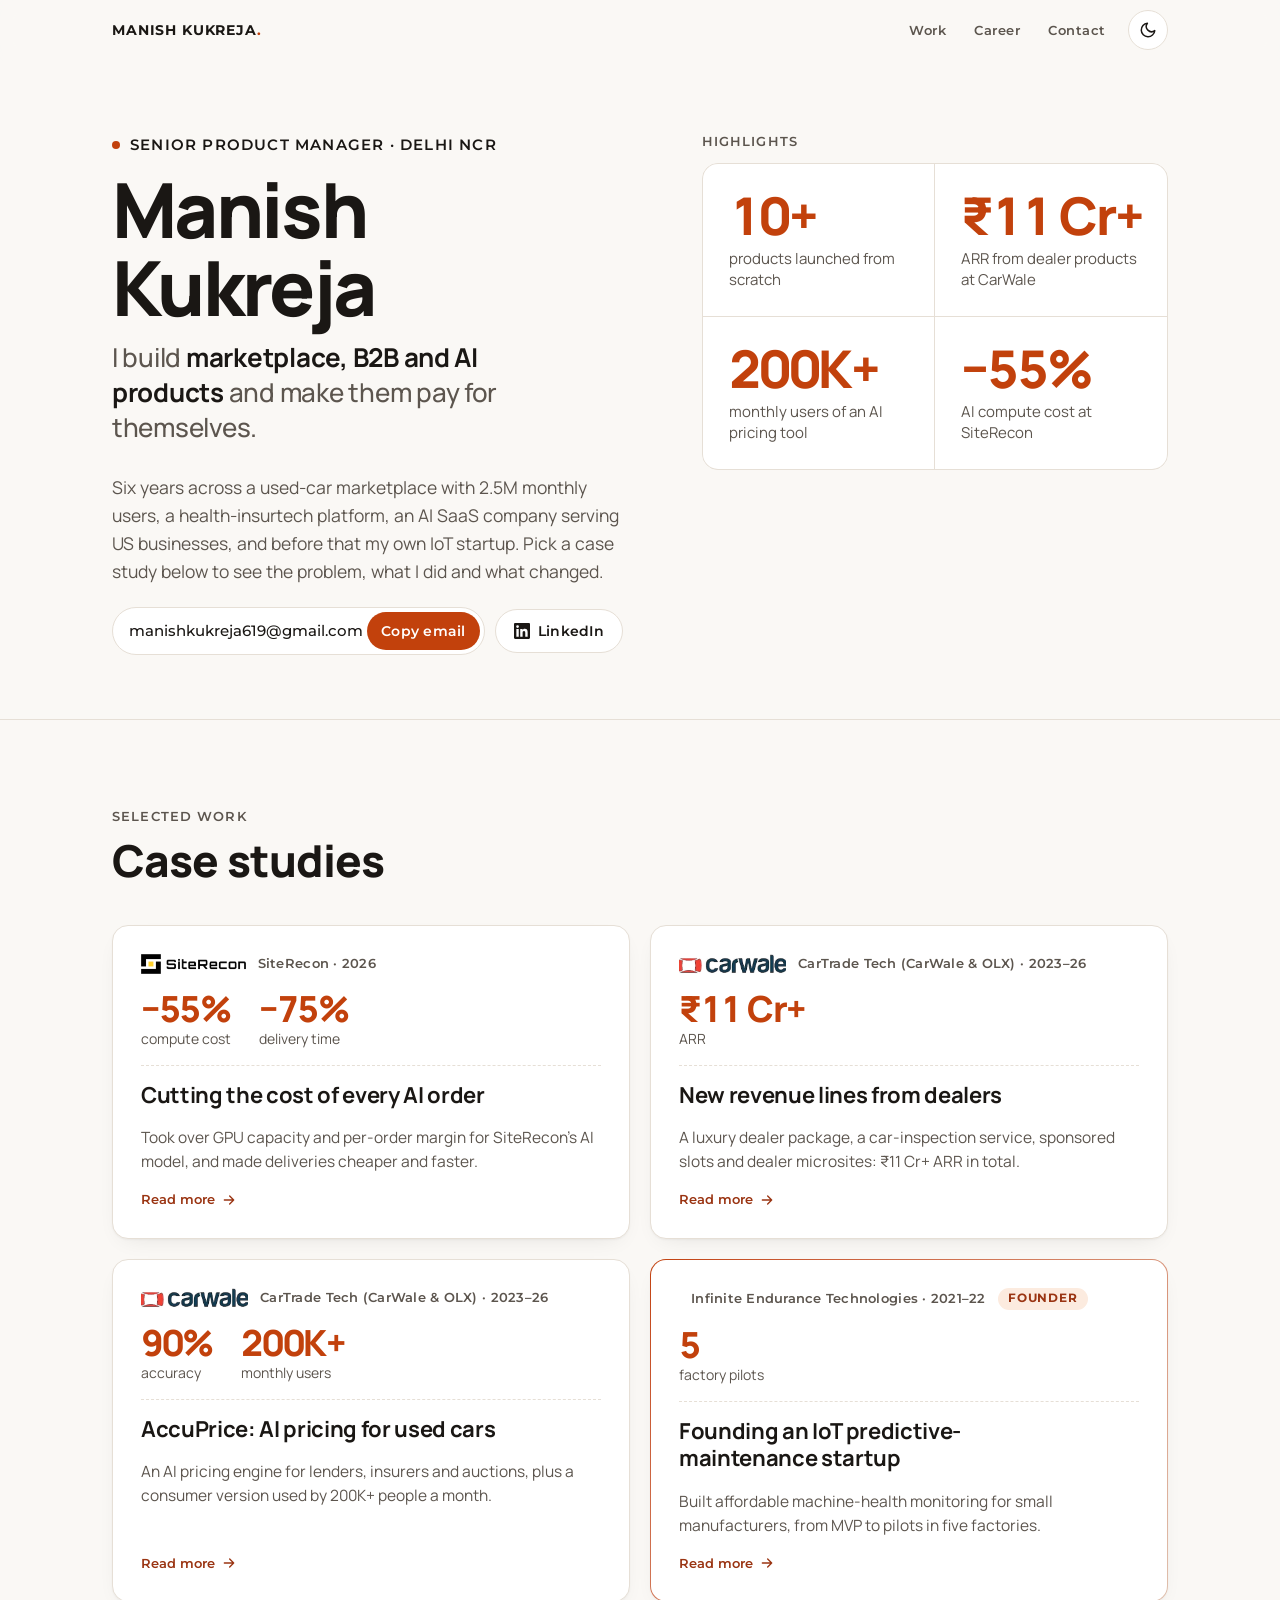
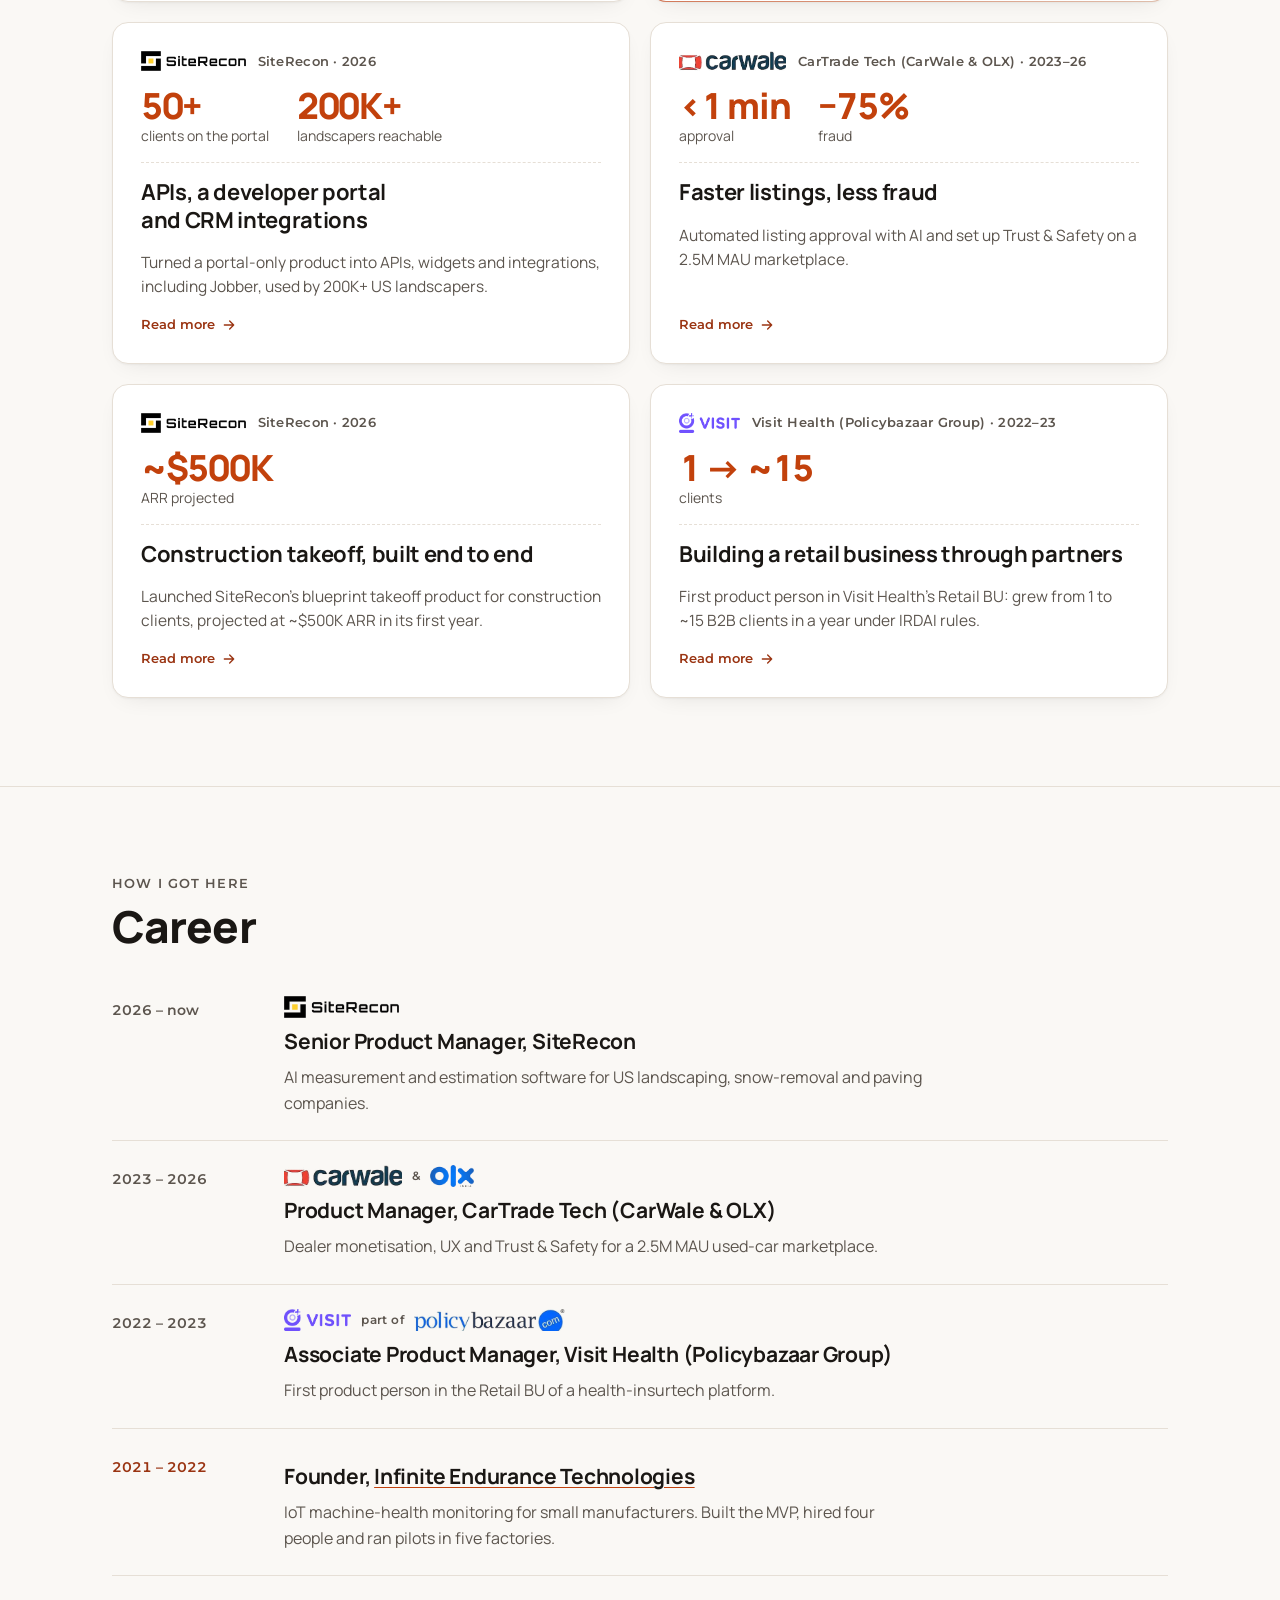
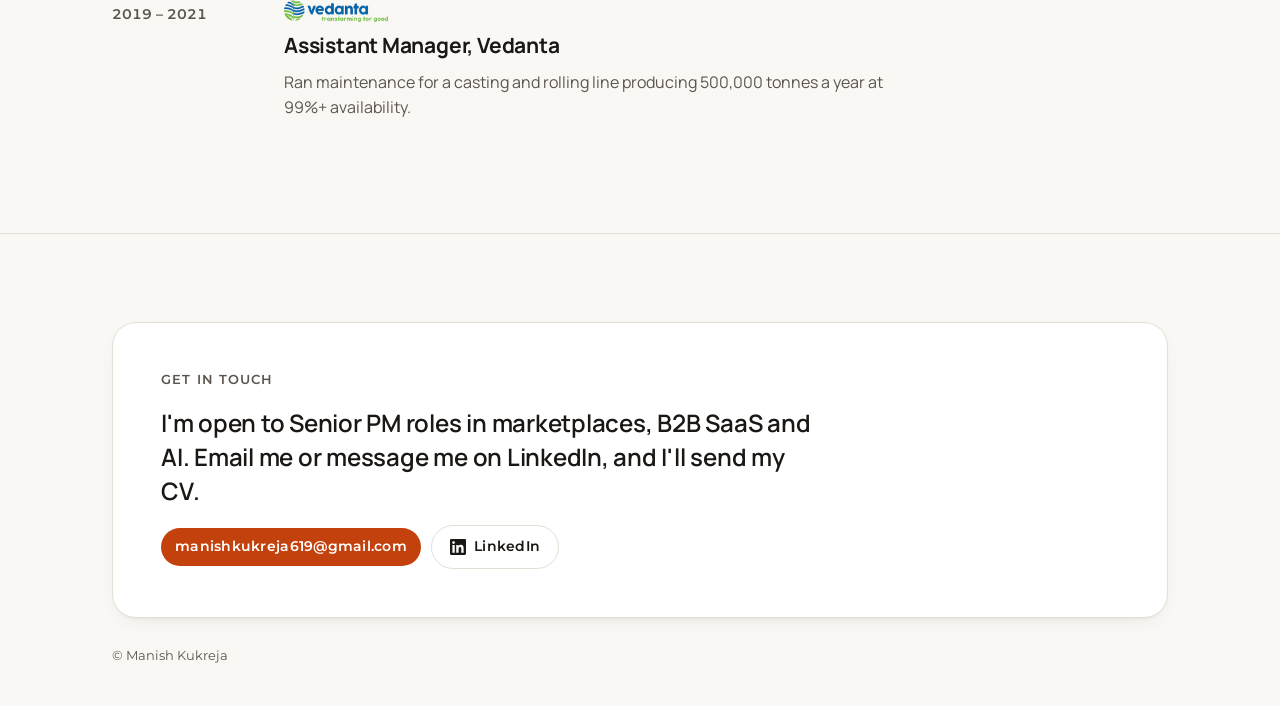
==== index.html @ da574616 "Add files via upload" ====
<!doctype html>
<html lang="en">
<head>
<meta charset="utf-8">
<meta name="viewport" content="width=device-width, initial-scale=1">
<title>Manish Kukreja · Senior Product Manager</title>
<meta name="description" content="Senior Product Manager in Delhi NCR. Case studies across marketplaces, B2B SaaS and AI.">
<meta property="og:title" content="Manish Kukreja · Senior Product Manager">
<meta property="og:description" content="Senior Product Manager in Delhi NCR. Case studies across marketplaces, B2B SaaS and AI.">
<meta property="og:type" content="website">
<link rel="preconnect" href="https://fonts.googleapis.com">
<link rel="preconnect" href="https://fonts.gstatic.com" crossorigin>
<link rel="stylesheet" href="https://fonts.googleapis.com/css2?family=Manrope:wght@400;500;600;700;800&family=Montserrat:wght@500;600;700&display=swap">
<link rel="stylesheet" href="style.css">
</head>
<body>
<a class="skip" href="#main">Skip to content</a>
<header class="topbar">
  <div class="wrap">
    <a class="brand" href="index.html">Manish Kukreja<span>.</span></a>
    <nav class="nav" aria-label="Site">
      <a href="#work">Work</a>
      <a class="hide-sm" href="#career">Career</a>
      <a class="hide-sm" href="#contact">Contact</a>
      <button class="theme-btn" id="themeBtn" type="button" aria-label="Toggle dark mode"><svg class="i-moon" viewBox="0 0 24 24" fill="none" stroke="currentColor" stroke-width="2" stroke-linecap="round" stroke-linejoin="round" aria-hidden="true"><path d="M21 12.8A9 9 0 1 1 11.2 3a7 7 0 0 0 9.8 9.8z"></path></svg><svg class="i-sun" viewBox="0 0 24 24" fill="none" stroke="currentColor" stroke-width="2" stroke-linecap="round" stroke-linejoin="round" aria-hidden="true"><circle cx="12" cy="12" r="4"></circle><path d="M12 2v2M12 20v2M4.9 4.9l1.4 1.4M17.7 17.7l1.4 1.4M2 12h2M20 12h2M4.9 19.1l1.4-1.4M17.7 6.3l1.4-1.4"></path></svg></button>
    </nav>
  </div>
</header>
<main id="main">
<section class="hero" aria-label="Introduction">
  <div class="wrap hero-grid">
    <div class="hero-id">
      <span class="eyebrow">Senior Product Manager · Delhi NCR</span>
      <h1>Manish Kukreja</h1>
      <p class="role">I build <strong>marketplace, B2B and AI products</strong> and make them pay for themselves.</p>
    </div>
    <div class="hero-stats">
      <h2 class="label" style="margin-bottom:12px">Highlights</h2>
      <div class="stats"><div class="stat"><b>10+</b><span>products launched from scratch</span></div><div class="stat"><b>₹11 Cr+</b><span>ARR from dealer products at CarWale</span></div><div class="stat"><b>200K+</b><span>monthly users of an AI pricing tool</span></div><div class="stat"><b>−55%</b><span>AI compute cost at SiteRecon</span></div></div>
    </div>
    <div class="hero-more">
      <p class="intro">Six years across a used-car marketplace with 2.5M monthly users, a health-insurtech platform, an AI SaaS company serving US businesses, and before that my own IoT startup. Pick a case study below to see the problem, what I did and what changed.</p>
      <div class="contact">
        <span class="email-chip"><span class="email" id="email">manishkukreja619@gmail.com</span><button class="btn copy" id="copyBtn" type="button">Copy email</button></span>
        <a class="btn btn-ghost" href="https://www.linkedin.com/in/manish-kukreja/" target="_blank" rel="noopener"><svg viewBox="0 0 24 24" fill="currentColor" aria-hidden="true"><path d="M20.45 20.45h-3.56v-5.57c0-1.33-.02-3.04-1.85-3.04-1.85 0-2.14 1.45-2.14 2.94v5.67H9.34V9h3.42v1.56h.05c.48-.9 1.64-1.85 3.37-1.85 3.6 0 4.27 2.37 4.27 5.46v6.28zM5.34 7.43a2.06 2.06 0 1 1 0-4.13 2.06 2.06 0 0 1 0 4.13zM7.12 20.45H3.56V9h3.56v11.45zM22.22 0H1.77C.79 0 0 .77 0 1.73v20.54C0 23.23.79 24 1.77 24h20.45c.98 0 1.78-.77 1.78-1.73V1.73C24 .77 23.2 0 22.22 0z"></path></svg>LinkedIn</a>
      </div>
    </div>
  </div>
</section>

<section class="section" id="work" aria-labelledby="work-h">
  <div class="wrap">
    <div class="sec-head"><span class="label">Selected work</span><h2 id="work-h">Case studies</h2></div>
    <div class="grid">
<a class="card" href="ai-compute.html">
  <div class="card-top"><span class="logos"><span class="logo"><img src="siterecon.png" alt="SiteRecon logo" width="335" height="64"></span></span><span class="co">SiteRecon · 2026</span></div>
  <div class="metrics"><div class="metric"><b>−55%</b><span>compute cost</span></div><div class="metric"><b>−75%</b><span>delivery time</span></div></div>
  <h3>Cutting the cost of every AI order</h3>
  <p>Took over GPU capacity and per-order margin for SiteRecon&#x27;s AI model, and made deliveries cheaper and faster.</p>
  <span class="more">Read more <svg viewBox="0 0 24 24" fill="none" stroke="currentColor" stroke-width="2" stroke-linecap="round" stroke-linejoin="round" aria-hidden="true"><path d="M5 12h14M13 6l6 6-6 6"></path></svg></span>
</a>
<a class="card" href="dealer-monetisation.html">
  <div class="card-top"><span class="logos"><span class="logo"><img src="carwale.png" alt="CarWale logo" width="343" height="64"></span></span><span class="co">CarTrade Tech (CarWale &amp; OLX) · 2023–26</span></div>
  <div class="metrics"><div class="metric"><b>₹11 Cr+</b><span>ARR</span></div></div>
  <h3>New revenue lines from dealers</h3>
  <p>A luxury dealer package, a car-inspection service, sponsored slots and dealer microsites: ₹11 Cr+ ARR in total.</p>
  <span class="more">Read more <svg viewBox="0 0 24 24" fill="none" stroke="currentColor" stroke-width="2" stroke-linecap="round" stroke-linejoin="round" aria-hidden="true"><path d="M5 12h14M13 6l6 6-6 6"></path></svg></span>
</a>
<a class="card" href="accuprice.html">
  <div class="card-top"><span class="logos"><span class="logo"><img src="carwale.png" alt="CarWale logo" width="343" height="64"></span></span><span class="co">CarTrade Tech (CarWale &amp; OLX) · 2023–26</span></div>
  <div class="metrics"><div class="metric"><b>90%</b><span>accuracy</span></div><div class="metric"><b>200K+</b><span>monthly users</span></div></div>
  <h3>AccuPrice: AI pricing for used cars</h3>
  <p>An AI pricing engine for lenders, insurers and auctions, plus a consumer version used by 200K+ people a month.</p>
  <span class="more">Read more <svg viewBox="0 0 24 24" fill="none" stroke="currentColor" stroke-width="2" stroke-linecap="round" stroke-linejoin="round" aria-hidden="true"><path d="M5 12h14M13 6l6 6-6 6"></path></svg></span>
</a>
<a class="card founder" href="iot-startup.html">
  <div class="card-top"><span class="logos"><span class="logo sq"><img src="https://static.wixstatic.com/media/304369_1f39b2f656364df482789be907f888b7~mv2.png/v1/fill/w_130,h_126,al_c,q_85,usm_0.66_1.00_0.01,enc_avif,quality_auto/iNFINITE%20ENDURANCE%20(9)%20(6).png" onerror="this.parentNode.style.display='none'" alt="Infinite Endurance Technologies logo" width="64" height="64"></span></span><span class="co">Infinite Endurance Technologies · 2021–22</span><span class="badge">Founder</span></div>
  <div class="metrics"><div class="metric"><b>5</b><span>factory pilots</span></div></div>
  <h3>Founding an IoT predictive-maintenance startup</h3>
  <p>Built affordable machine-health monitoring for small manufacturers, from MVP to pilots in five factories.</p>
  <span class="more">Read more <svg viewBox="0 0 24 24" fill="none" stroke="currentColor" stroke-width="2" stroke-linecap="round" stroke-linejoin="round" aria-hidden="true"><path d="M5 12h14M13 6l6 6-6 6"></path></svg></span>
</a>
<a class="card" href="apis-integrations.html">
  <div class="card-top"><span class="logos"><span class="logo"><img src="siterecon.png" alt="SiteRecon logo" width="335" height="64"></span></span><span class="co">SiteRecon · 2026</span></div>
  <div class="metrics"><div class="metric"><b>50+</b><span>clients on the portal</span></div><div class="metric"><b>200K+</b><span>landscapers reachable</span></div></div>
  <h3>APIs, a developer portal and CRM integrations</h3>
  <p>Turned a portal-only product into APIs, widgets and integrations, including Jobber, used by 200K+ US landscapers.</p>
  <span class="more">Read more <svg viewBox="0 0 24 24" fill="none" stroke="currentColor" stroke-width="2" stroke-linecap="round" stroke-linejoin="round" aria-hidden="true"><path d="M5 12h14M13 6l6 6-6 6"></path></svg></span>
</a>
<a class="card" href="trust-safety.html">
  <div class="card-top"><span class="logos"><span class="logo"><img src="carwale.png" alt="CarWale logo" width="343" height="64"></span></span><span class="co">CarTrade Tech (CarWale &amp; OLX) · 2023–26</span></div>
  <div class="metrics"><div class="metric"><b>&lt;1 min</b><span>approval</span></div><div class="metric"><b>−75%</b><span>fraud</span></div></div>
  <h3>Faster listings, less fraud</h3>
  <p>Automated listing approval with AI and set up Trust &amp; Safety on a 2.5M MAU marketplace.</p>
  <span class="more">Read more <svg viewBox="0 0 24 24" fill="none" stroke="currentColor" stroke-width="2" stroke-linecap="round" stroke-linejoin="round" aria-hidden="true"><path d="M5 12h14M13 6l6 6-6 6"></path></svg></span>
</a>
<a class="card" href="construction-takeoff.html">
  <div class="card-top"><span class="logos"><span class="logo"><img src="siterecon.png" alt="SiteRecon logo" width="335" height="64"></span></span><span class="co">SiteRecon · 2026</span></div>
  <div class="metrics"><div class="metric"><b>~$500K</b><span>ARR projected</span></div></div>
  <h3>Construction takeoff, built end to end</h3>
  <p>Launched SiteRecon&#x27;s blueprint takeoff product for construction clients, projected at ~$500K ARR in its first year.</p>
  <span class="more">Read more <svg viewBox="0 0 24 24" fill="none" stroke="currentColor" stroke-width="2" stroke-linecap="round" stroke-linejoin="round" aria-hidden="true"><path d="M5 12h14M13 6l6 6-6 6"></path></svg></span>
</a>
<a class="card" href="visit-health.html">
  <div class="card-top"><span class="logos"><span class="logo"><img src="visit.png" alt="Visit Health logo" width="195" height="64"></span></span><span class="co">Visit Health (Policybazaar Group) · 2022–23</span></div>
  <div class="metrics"><div class="metric"><b>1 → ~15</b><span>clients</span></div></div>
  <h3>Building a retail business through partners</h3>
  <p>First product person in Visit Health&#x27;s Retail BU: grew from 1 to ~15 B2B clients in a year under IRDAI rules.</p>
  <span class="more">Read more <svg viewBox="0 0 24 24" fill="none" stroke="currentColor" stroke-width="2" stroke-linecap="round" stroke-linejoin="round" aria-hidden="true"><path d="M5 12h14M13 6l6 6-6 6"></path></svg></span>
</a>
    </div>
  </div>
</section>

<section class="section" id="career" aria-labelledby="career-h">
  <div class="wrap">
    <div class="sec-head"><span class="label">How I got here</span><h2 id="career-h">Career</h2></div>
    <ol class="path">
<li><span class="when">2026 – now</span><div class="what"><span class="logos"><span class="logo"><img src="siterecon.png" alt="SiteRecon logo" width="335" height="64"></span></span><h3>Senior Product Manager, SiteRecon</h3><p>AI measurement and estimation software for US landscaping, snow-removal and paving companies.</p></div></li>
<li><span class="when">2023 – 2026</span><div class="what"><span class="logos logo-pair"><span class="logo"><img src="carwale.png" alt="CarWale logo" width="343" height="64"></span><span class="joiner" aria-hidden="true">&amp;</span><span class="logo"><img src="olx.png" alt="OLX logo" width="126" height="64"></span></span><h3>Product Manager, CarTrade Tech (CarWale &amp; OLX)</h3><p>Dealer monetisation, UX and Trust &amp; Safety for a 2.5M MAU used-car marketplace.</p></div></li>
<li><span class="when">2022 – 2023</span><div class="what"><span class="logos logo-pair"><span class="logo"><img src="visit.png" alt="Visit Health logo" width="195" height="64"></span><span class="joiner" aria-hidden="true">part of</span><span class="logo"><img src="policybazaar.png" alt="Policybazaar logo" width="437" height="64"></span></span><h3>Associate Product Manager, Visit Health (Policybazaar Group)</h3><p>First product person in the Retail BU of a health-insurtech platform.</p></div></li>
<li class="is-founder"><span class="when">2021 – 2022</span><div class="what"><span class="logos"><span class="logo sq"><img src="https://static.wixstatic.com/media/304369_1f39b2f656364df482789be907f888b7~mv2.png/v1/fill/w_130,h_126,al_c,q_85,usm_0.66_1.00_0.01,enc_avif,quality_auto/iNFINITE%20ENDURANCE%20(9)%20(6).png" onerror="this.parentNode.style.display='none'" alt="Infinite Endurance Technologies logo" width="64" height="64"></span></span><h3>Founder, <a href="https://www.infiniteendurancetech.com/" target="_blank" rel="noopener">Infinite Endurance Technologies</a></h3><p>IoT machine-health monitoring for small manufacturers. Built the MVP, hired four people and ran pilots in five factories.</p></div></li>
<li><span class="when">2019 – 2021</span><div class="what"><span class="logos"><span class="logo"><img src="vedanta.png" alt="Vedanta logo" width="303" height="64"></span></span><h3>Assistant Manager, Vedanta</h3><p>Ran maintenance for a casting and rolling line producing 500,000 tonnes a year at 99%+ availability.</p></div></li>
    </ol>
  </div>
</section>
</main>

<footer class="footer" id="contact">
  <div class="wrap">
    <div class="cta">
      <span class="label">Get in touch</span>
      <p>I'm open to Senior PM roles in marketplaces, B2B SaaS and AI. Email me or message me on LinkedIn, and I'll send my CV.</p>
      <div class="contact">
        <a class="btn copy" href="mailto:manishkukreja619@gmail.com">manishkukreja619@gmail.com</a>
        <a class="btn btn-ghost" href="https://www.linkedin.com/in/manish-kukreja/" target="_blank" rel="noopener"><svg viewBox="0 0 24 24" fill="currentColor" aria-hidden="true"><path d="M20.45 20.45h-3.56v-5.57c0-1.33-.02-3.04-1.85-3.04-1.85 0-2.14 1.45-2.14 2.94v5.67H9.34V9h3.42v1.56h.05c.48-.9 1.64-1.85 3.37-1.85 3.6 0 4.27 2.37 4.27 5.46v6.28zM5.34 7.43a2.06 2.06 0 1 1 0-4.13 2.06 2.06 0 0 1 0 4.13zM7.12 20.45H3.56V9h3.56v11.45zM22.22 0H1.77C.79 0 0 .77 0 1.73v20.54C0 23.23.79 24 1.77 24h20.45c.98 0 1.78-.77 1.78-1.73V1.73C24 .77 23.2 0 22.22 0z"></path></svg>LinkedIn</a>
      </div>
    </div>
    <p class="fine">© Manish Kukreja</p>
  </div>
</footer>
<script>
(function(){var r=document.documentElement,b=document.getElementById('themeBtn');
try{var t=localStorage.getItem('theme');if(t)r.setAttribute('data-theme',t)}catch(e){}
if(b)b.addEventListener('click',function(){var d=r.getAttribute('data-theme')||(matchMedia('(prefers-color-scheme: dark)').matches?'dark':'light');var n=d==='dark'?'light':'dark';r.setAttribute('data-theme',n);try{localStorage.setItem('theme',n)}catch(e){}});
var c=document.getElementById('copyBtn');if(c)c.addEventListener('click',function(){var e=document.getElementById('email').textContent;(navigator.clipboard?navigator.clipboard.writeText(e):Promise.reject()).then(function(){c.textContent='Copied';setTimeout(function(){c.textContent='Copy email'},1600)},function(){location.href='mailto:'+e})});
var tb=document.querySelector('.topbar');addEventListener('scroll',function(){tb&&tb.classList.toggle('scrolled',scrollY>8)},{passive:true});
document.querySelectorAll('.logo img').forEach(function(i){i.addEventListener('error',function(){i.parentNode.style.display='none'})});
})();
</script>
</body>
</html>
---- style.css ----
/* ==========================================================
   Manish Kukreja — portfolio
   Plain CSS, no build step. Light + dark (system or toggle).
   ========================================================== */

:root{
  --bg:#FAF8F5;
  --surface:#FFFFFF;
  --surface-2:#F3EFEA;
  --ink:#1A1714;
  --muted:#5C554E;
  --line:#E6DFD6;
  --accent:#C2410C;
  --accent-ink:#9A3412;
  --accent-soft:#FCEBDF;
  --shadow:0 1px 2px rgba(26,23,20,.04),0 8px 24px -12px rgba(26,23,20,.12);
  --shadow-hover:0 2px 4px rgba(26,23,20,.05),0 18px 40px -18px rgba(26,23,20,.25);

  --sans:"Manrope",system-ui,-apple-system,"Segoe UI",Roboto,Arial,sans-serif;
  --label:"Montserrat",system-ui,-apple-system,"Segoe UI",Roboto,Arial,sans-serif;

  --radius:16px;
  --max:1120px;
  --gutter:clamp(16px,4vw,32px);
  color-scheme:light;
}


/* ---------- base ---------- */
*,*::before,*::after{box-sizing:border-box}
html{-webkit-text-size-adjust:100%;scroll-behavior:smooth}
@media (prefers-reduced-motion:reduce){html{scroll-behavior:auto}}
body{
  margin:0;background:var(--bg);color:var(--ink);
  font-family:var(--sans);font-size:17px;line-height:1.6;
  -webkit-font-smoothing:antialiased;text-rendering:optimizeLegibility;
  overflow-x:hidden;
}
img{max-width:100%;display:block}
a{color:var(--accent-ink);text-decoration-thickness:1px;text-underline-offset:3px}
a:hover{color:var(--accent)}
:focus-visible{outline:2px solid var(--accent);outline-offset:3px;border-radius:8px}
h1,h2,h3{margin:0;font-family:var(--sans);line-height:1.12;text-wrap:balance;letter-spacing:-.02em}
p{margin:0}
.skip{position:absolute;left:-9999px;top:8px;background:var(--ink);color:var(--bg);padding:8px 12px;border-radius:8px;z-index:20}
.skip:focus{left:16px}

.wrap{width:100%;max-width:var(--max);margin:0 auto;padding-inline:max(var(--gutter),env(safe-area-inset-left,0px))}

.label{
  font-family:var(--label);font-size:12.5px;font-weight:600;letter-spacing:.09em;
  text-transform:uppercase;color:var(--muted);line-height:1.4;
}

/* ---------- top bar ---------- */
.topbar{position:sticky;top:0;z-index:10;background:color-mix(in srgb,var(--bg) 86%,transparent);
  -webkit-backdrop-filter:saturate(1.4) blur(10px);backdrop-filter:saturate(1.4) blur(10px);
  border-bottom:1px solid transparent;transition:border-color .2s}
.topbar.scrolled{border-bottom-color:var(--line)}
.topbar .wrap{display:flex;align-items:center;justify-content:space-between;gap:16px;height:60px}
.brand{font-family:var(--label);font-weight:700;font-size:14px;letter-spacing:.06em;text-transform:uppercase;color:var(--ink);text-decoration:none;white-space:nowrap}
.brand:hover{color:var(--ink)}
.brand span{color:var(--accent)}
.nav{display:flex;align-items:center;gap:4px}
.nav a{font-family:var(--label);font-size:13px;font-weight:600;letter-spacing:.04em;color:var(--muted);text-decoration:none;padding:8px 12px;border-radius:999px;transition:color .15s,background-color .15s}
.nav a:hover{color:var(--ink);background:var(--surface-2)}
.theme-btn{display:inline-grid;place-items:center;width:40px;height:40px;border-radius:999px;border:1px solid var(--line);background:var(--surface);color:var(--ink);cursor:pointer;transition:border-color .15s,background-color .15s;margin-left:6px}
.theme-btn:hover{border-color:var(--muted)}
.theme-btn svg{width:18px;height:18px}
.theme-btn .i-sun{display:none}
@media (prefers-color-scheme:dark){:root:not([data-theme="light"]) .theme-btn .i-sun{display:block}:root:not([data-theme="light"]) .theme-btn .i-moon{display:none}}
:root[data-theme="dark"] .theme-btn .i-sun{display:block}
:root[data-theme="dark"] .theme-btn .i-moon{display:none}
@media (max-width:640px){.nav a.hide-sm{display:none}}

/* ---------- logos (transparent PNGs, text-height, no boxes) ---------- */
.logo{display:inline-flex;align-items:center;flex:none;height:20px}
.logo img{height:100%;width:auto;max-width:none}
.logo .l-d{display:none}
.logo.sq{height:32px}
.logo.sq img{width:auto;aspect-ratio:1/1;object-fit:contain}
.logos{display:flex;flex-wrap:wrap;align-items:center;gap:8px 14px}
.logo-pair{gap:8px 10px}
.joiner{font-family:var(--label);font-size:12px;font-weight:600;letter-spacing:.04em;color:var(--muted);line-height:1;white-space:nowrap}

/* ---------- hero ---------- */
.hero{padding-block:clamp(28px,6vw,72px) clamp(40px,6vw,64px)}
.hero-grid{display:grid;gap:28px;grid-template-columns:minmax(0,1fr);
  grid-template-areas:"id" "stats" "more"}
.hero-id{grid-area:id;display:flex;flex-direction:column;gap:14px}
.hero-stats{grid-area:stats}
.hero-more{grid-area:more;display:flex;flex-direction:column;gap:22px}
@media (min-width:900px){
  .hero-grid{grid-template-columns:minmax(0,1.1fr) minmax(0,1fr);column-gap:clamp(40px,6vw,88px);row-gap:28px;
    grid-template-areas:"id stats" "more stats";align-items:start}
}
.eyebrow{display:inline-flex;align-items:center;gap:10px;font-family:var(--label);font-weight:600;
  font-size:clamp(13.5px,1.6vw,15px);letter-spacing:.08em;text-transform:uppercase;color:var(--ink)}
.eyebrow::before{content:"";width:8px;height:8px;border-radius:50%;background:var(--accent);flex:none}
.hero h1{font-size:clamp(42px,7.4vw,76px);font-weight:800;letter-spacing:-.035em;line-height:1.02}
.role{font-size:clamp(20px,2.4vw,26px);font-weight:500;line-height:1.35;color:var(--muted);max-width:30ch;letter-spacing:-.01em}
.role strong{color:var(--ink);font-weight:700}
.intro{color:var(--muted);max-width:60ch;font-size:clamp(16px,1.5vw,17.5px)}

.contact{display:flex;flex-wrap:wrap;gap:10px;align-items:center}
.email-chip{display:inline-flex;align-items:center;gap:4px;border:1px solid var(--line);background:var(--surface);
  border-radius:999px;padding:4px 4px 4px 16px;max-width:100%;min-width:0}
.email{font-family:var(--label);font-size:14.5px;font-weight:500;color:var(--ink);user-select:all;
  overflow:hidden;text-overflow:ellipsis;white-space:nowrap;min-width:0}
.btn{display:inline-flex;align-items:center;justify-content:center;gap:8px;min-height:44px;padding:0 18px;border-radius:999px;
  font-family:var(--label);font-size:13.5px;font-weight:600;letter-spacing:.02em;text-decoration:none;cursor:pointer;
  border:1px solid transparent;transition:background-color .15s,border-color .15s,color .15s,transform .15s;white-space:nowrap}
.btn svg{width:16px;height:16px;flex:none}
.copy{background:var(--accent);color:#fff;min-height:38px;padding:0 14px;border:0}
:root[data-theme="dark"] .copy{color:#1A1714}
@media (prefers-color-scheme:dark){:root:not([data-theme="light"]) .copy{color:#1A1714}}
.copy:hover{filter:brightness(1.06)}
.btn-ghost{border-color:var(--line);background:var(--surface);color:var(--ink)}
.btn-ghost:hover{border-color:var(--ink);color:var(--ink)}

/* stats */
.stats{display:grid;grid-template-columns:repeat(2,minmax(0,1fr));gap:1px;background:var(--line);
  border:1px solid var(--line);border-radius:var(--radius);overflow:hidden;margin:0}
.stat{background:var(--surface);padding:clamp(16px,2.4vw,26px);display:flex;flex-direction:column;gap:6px;min-width:0}
.stat b{font-family:var(--sans);font-weight:800;font-size:clamp(32px,4.6vw,52px);line-height:1;letter-spacing:-.04em;
  color:var(--accent);font-variant-numeric:tabular-nums;white-space:nowrap}
.stat span{font-size:clamp(13.5px,1.3vw,15px);line-height:1.4;color:var(--muted)}


/* ---------- sections ---------- */
.section{padding-block:clamp(48px,7vw,88px);border-top:1px solid var(--line)}
.sec-head{display:flex;flex-direction:column;gap:10px;margin-bottom:clamp(24px,3.5vw,40px)}
.sec-head h2{font-size:clamp(30px,4vw,44px);font-weight:800}
.sec-head p{color:var(--muted);max-width:56ch}

/* ---------- case-study cards ---------- */
.grid{display:grid;grid-template-columns:minmax(0,1fr);gap:16px}
@media (min-width:720px){.grid{grid-template-columns:repeat(2,minmax(0,1fr));gap:20px}}
a.card{position:relative;display:flex;flex-direction:column;gap:16px;background:var(--surface);border:1px solid var(--line);
  border-radius:var(--radius);padding:clamp(20px,2.6vw,28px);color:var(--ink);text-decoration:none;min-width:0;box-shadow:var(--shadow)}
@media (prefers-reduced-motion:no-preference){
  a.card{transition:transform .2s ease,box-shadow .2s ease,border-color .2s ease}
  a.card:hover{transform:translateY(-3px)}
  .more svg{transition:transform .2s ease}
}
a.card:hover{border-color:color-mix(in srgb,var(--accent) 45%,var(--line));box-shadow:var(--shadow-hover);color:var(--ink)}
a.card:hover .more svg{transform:translateX(4px)}
.card-top{display:flex;align-items:center;flex-wrap:wrap;gap:8px 12px;min-width:0}
.co{font-family:var(--label);font-size:13px;font-weight:600;letter-spacing:.02em;color:var(--muted);line-height:1.35}
.badge{font-family:var(--label);font-size:11.5px;font-weight:700;letter-spacing:.08em;text-transform:uppercase;
  color:var(--accent-ink);background:var(--accent-soft);border-radius:999px;padding:4px 10px;line-height:1.2}
.metrics{display:flex;flex-wrap:wrap;gap:12px 28px;padding-bottom:16px;border-bottom:1px dashed var(--line)}
.metric{display:flex;flex-direction:column;gap:2px;min-width:0}
.metric b{font-weight:800;font-size:clamp(28px,3.4vw,36px);line-height:1.05;letter-spacing:-.035em;color:var(--accent);
  font-variant-numeric:tabular-nums;white-space:nowrap}
.metric span{font-size:14px;color:var(--muted);line-height:1.35}
.card h3{font-size:clamp(19px,2vw,22px);font-weight:700;letter-spacing:-.015em;line-height:1.25}
.card p{color:var(--muted);font-size:15.5px;line-height:1.55}
.more{display:inline-flex;align-items:center;gap:6px;margin-top:auto;font-family:var(--label);font-size:13px;font-weight:600;color:var(--accent-ink)}
.more svg{width:16px;height:16px}
a.card.founder{background:linear-gradient(var(--surface),var(--surface)) padding-box,
  linear-gradient(135deg,var(--accent),color-mix(in srgb,var(--accent) 20%,var(--line))) border-box;border:1.5px solid transparent}

/* ---------- career timeline ---------- */
ol.path{list-style:none;margin:0;padding:0;display:flex;flex-direction:column}
ol.path li{display:grid;grid-template-columns:140px minmax(0,1fr);gap:8px 32px;padding:24px 0;border-top:1px solid var(--line)}
ol.path li:first-child{border-top:0;padding-top:4px}
.when{font-family:var(--label);font-size:14px;font-weight:600;color:var(--muted);font-variant-numeric:tabular-nums;padding-top:3px;white-space:nowrap}
.what{display:flex;flex-direction:column;gap:10px;min-width:0}
.what .logos .logo{height:22px}
.what .logos .logo.sq{height:44px}
.what h3{font-size:clamp(18px,1.9vw,21px);font-weight:700;letter-spacing:-.01em;line-height:1.3}
.what h3 a{color:inherit;text-decoration-color:var(--accent)}
.what h3 a:hover{color:var(--accent-ink)}
.what p{color:var(--muted);font-size:16px;max-width:64ch}
ol.path li.is-founder .when{color:var(--accent-ink)}
@media (max-width:620px){ol.path li{grid-template-columns:minmax(0,1fr)}}

/* ---------- footer ---------- */
.footer{padding-block:clamp(48px,7vw,88px) 40px;border-top:1px solid var(--line)}
.cta{background:var(--surface);border:1px solid var(--line);border-radius:calc(var(--radius) + 8px);padding:clamp(24px,4vw,48px);
  display:flex;flex-direction:column;gap:18px;box-shadow:var(--shadow)}
.cta p{font-size:clamp(19px,2.2vw,24px);font-weight:600;line-height:1.4;letter-spacing:-.01em;max-width:44ch}
.fine{margin-top:28px;font-family:var(--label);font-size:12.5px;color:var(--muted)}

/* ---------- case-study detail pages ---------- */
.d-wrap{padding-block:clamp(24px,4vw,48px) 0}
.back{display:inline-flex;align-items:center;gap:8px;font-family:var(--label);font-size:13.5px;font-weight:600;color:var(--muted);text-decoration:none;padding:8px 0}
.back:hover{color:var(--accent-ink)}
.back svg{width:16px;height:16px}
.d-head{display:flex;flex-direction:column;gap:18px;padding-block:clamp(20px,3vw,36px) clamp(28px,4vw,48px)}
.d-co{display:flex;flex-wrap:wrap;align-items:center;gap:10px 16px}
.d-co .logo{height:26px}
.d-co .logo.sq{height:52px}
.d-co .co{font-size:14.5px;color:var(--ink)}
.d-co .co i{font-style:normal;color:var(--muted)}
.d-head h1{font-size:clamp(34px,5.6vw,60px);font-weight:800;letter-spacing:-.035em;line-height:1.05;max-width:20ch}
.tags{display:flex;flex-wrap:wrap;gap:8px}
.tag{font-family:var(--label);font-size:12.5px;font-weight:600;color:var(--muted);border:1px solid var(--line);border-radius:999px;padding:4px 12px;background:var(--surface)}
.d-body{display:grid;grid-template-columns:minmax(0,1fr);gap:clamp(32px,4vw,48px);padding-bottom:clamp(40px,6vw,72px);border-top:1px solid var(--line);padding-top:clamp(32px,4vw,48px)}
@media (min-width:900px){
  .d-body{grid-template-columns:minmax(0,1.5fr) minmax(0,1fr);column-gap:clamp(40px,6vw,80px);grid-template-areas:"ctx res" "did res"}
  .b-ctx{grid-area:ctx}.b-did{grid-area:did}.b-res{grid-area:res;position:sticky;top:84px;align-self:start}
}
.block{display:flex;flex-direction:column;gap:14px;min-width:0}
.block h2{font-family:var(--label);font-size:13px;font-weight:700;letter-spacing:.1em;text-transform:uppercase;color:var(--accent-ink)}
.block p{max-width:64ch;font-size:18px;line-height:1.65}
.block ul{margin:0;padding:0;list-style:none;display:flex;flex-direction:column;gap:14px;max-width:66ch}
.block li{position:relative;padding-left:26px;line-height:1.6}
.block li::before{content:"";position:absolute;left:4px;top:.68em;width:8px;height:8px;border-radius:2px;background:var(--accent);transform:rotate(45deg)}
.results{display:grid;grid-template-columns:repeat(2,minmax(0,1fr));gap:1px;background:var(--line);border:1px solid var(--line);border-radius:var(--radius);overflow:hidden}
.res{background:var(--surface);padding:18px;display:flex;flex-direction:column;gap:6px;min-width:0}
.res b{font-weight:800;font-size:clamp(28px,3.2vw,38px);line-height:1.05;letter-spacing:-.035em;color:var(--accent);font-variant-numeric:tabular-nums}
.res span{font-size:14.5px;color:var(--muted);line-height:1.4}
.results .res:last-child:nth-child(odd){grid-column:1/-1}
@media (max-width:360px){.results{grid-template-columns:minmax(0,1fr)}}
.ext{display:inline-flex;align-items:center;gap:8px;font-weight:700}
.nav2{display:grid;grid-template-columns:minmax(0,1fr);gap:12px;padding-block:32px 48px;border-top:1px solid var(--line)}
@media (min-width:720px){.nav2{grid-template-columns:repeat(2,minmax(0,1fr))}}
.nav2 a{display:flex;flex-direction:column;gap:4px;padding:18px 20px;border:1px solid var(--line);border-radius:var(--radius);background:var(--surface);
  color:var(--ink);text-decoration:none;font-weight:700;line-height:1.35;transition:border-color .2s,box-shadow .2s}
.nav2 a small{font-family:var(--label);font-size:12px;font-weight:600;letter-spacing:.08em;text-transform:uppercase;color:var(--muted)}
.nav2 a:hover{border-color:color-mix(in srgb,var(--accent) 45%,var(--line));box-shadow:var(--shadow-hover)}
.nav2 a.next{text-align:right;align-items:flex-end}
@media (max-width:719px){.nav2 a.next{text-align:left;align-items:flex-start}}


.footer-sm{padding-block:28px 36px}
/* ---------- dark theme ---------- */
@media (prefers-color-scheme:dark){:root:not([data-theme="light"]){
  --bg:#141210;--surface:#1D1A17;--surface-2:#26221E;--ink:#F3EEE8;--muted:#B4AAA0;--line:#332E29;
  --accent:#FB8A4C;--accent-ink:#FDA472;--accent-soft:#3A2416;
  --shadow:0 1px 2px rgba(0,0,0,.3);--shadow-hover:0 18px 40px -18px rgba(0,0,0,.6);color-scheme:dark}}
:root[data-theme="dark"]{
  --bg:#141210;--surface:#1D1A17;--surface-2:#26221E;--ink:#F3EEE8;--muted:#B4AAA0;--line:#332E29;
  --accent:#FB8A4C;--accent-ink:#FDA472;--accent-soft:#3A2416;
  --shadow:0 1px 2px rgba(0,0,0,.3);--shadow-hover:0 18px 40px -18px rgba(0,0,0,.6);color-scheme:dark}
/* logos are dark-on-transparent: give them a light chip in dark mode */
@media (prefers-color-scheme:dark){:root:not([data-theme="light"]) .logo{background:#fff;border-radius:6px;padding:3px 6px;box-sizing:content-box}}
:root[data-theme="dark"] .logo{background:#fff;border-radius:6px;padding:3px 6px;box-sizing:content-box}
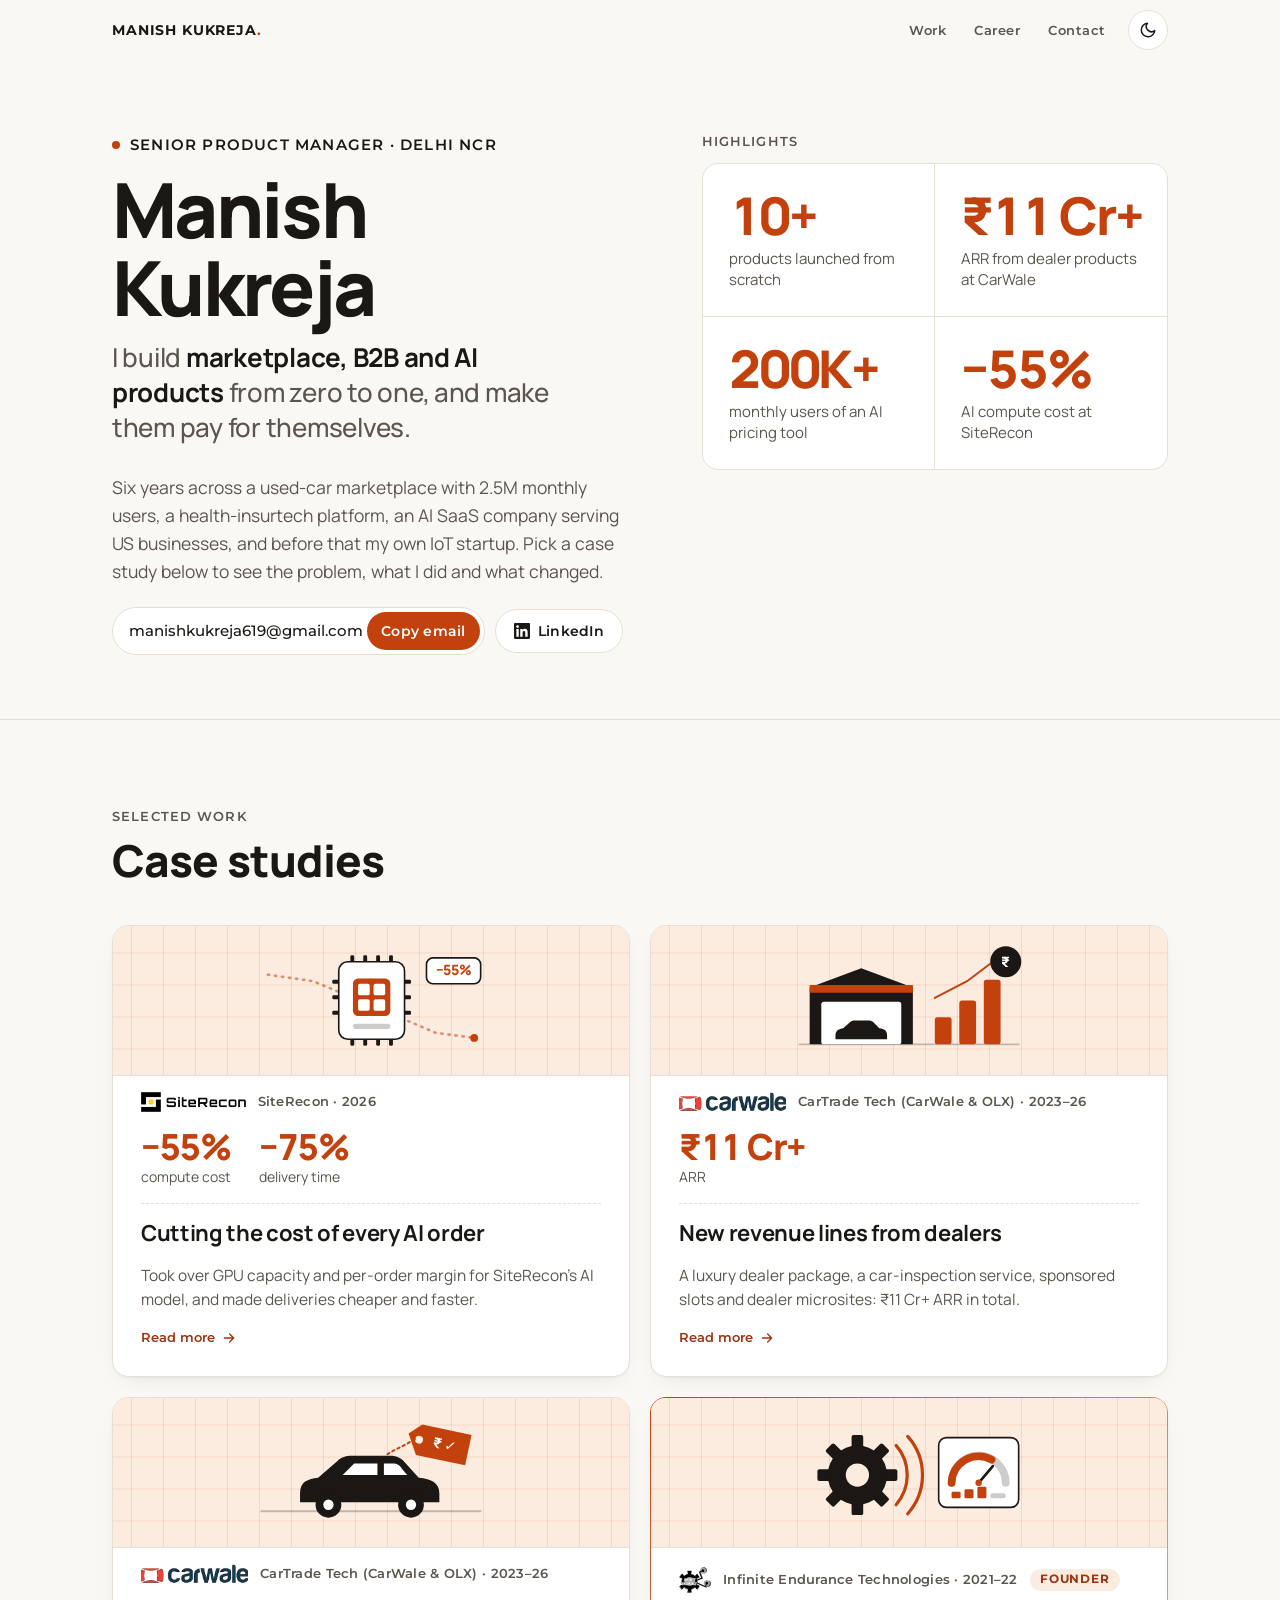
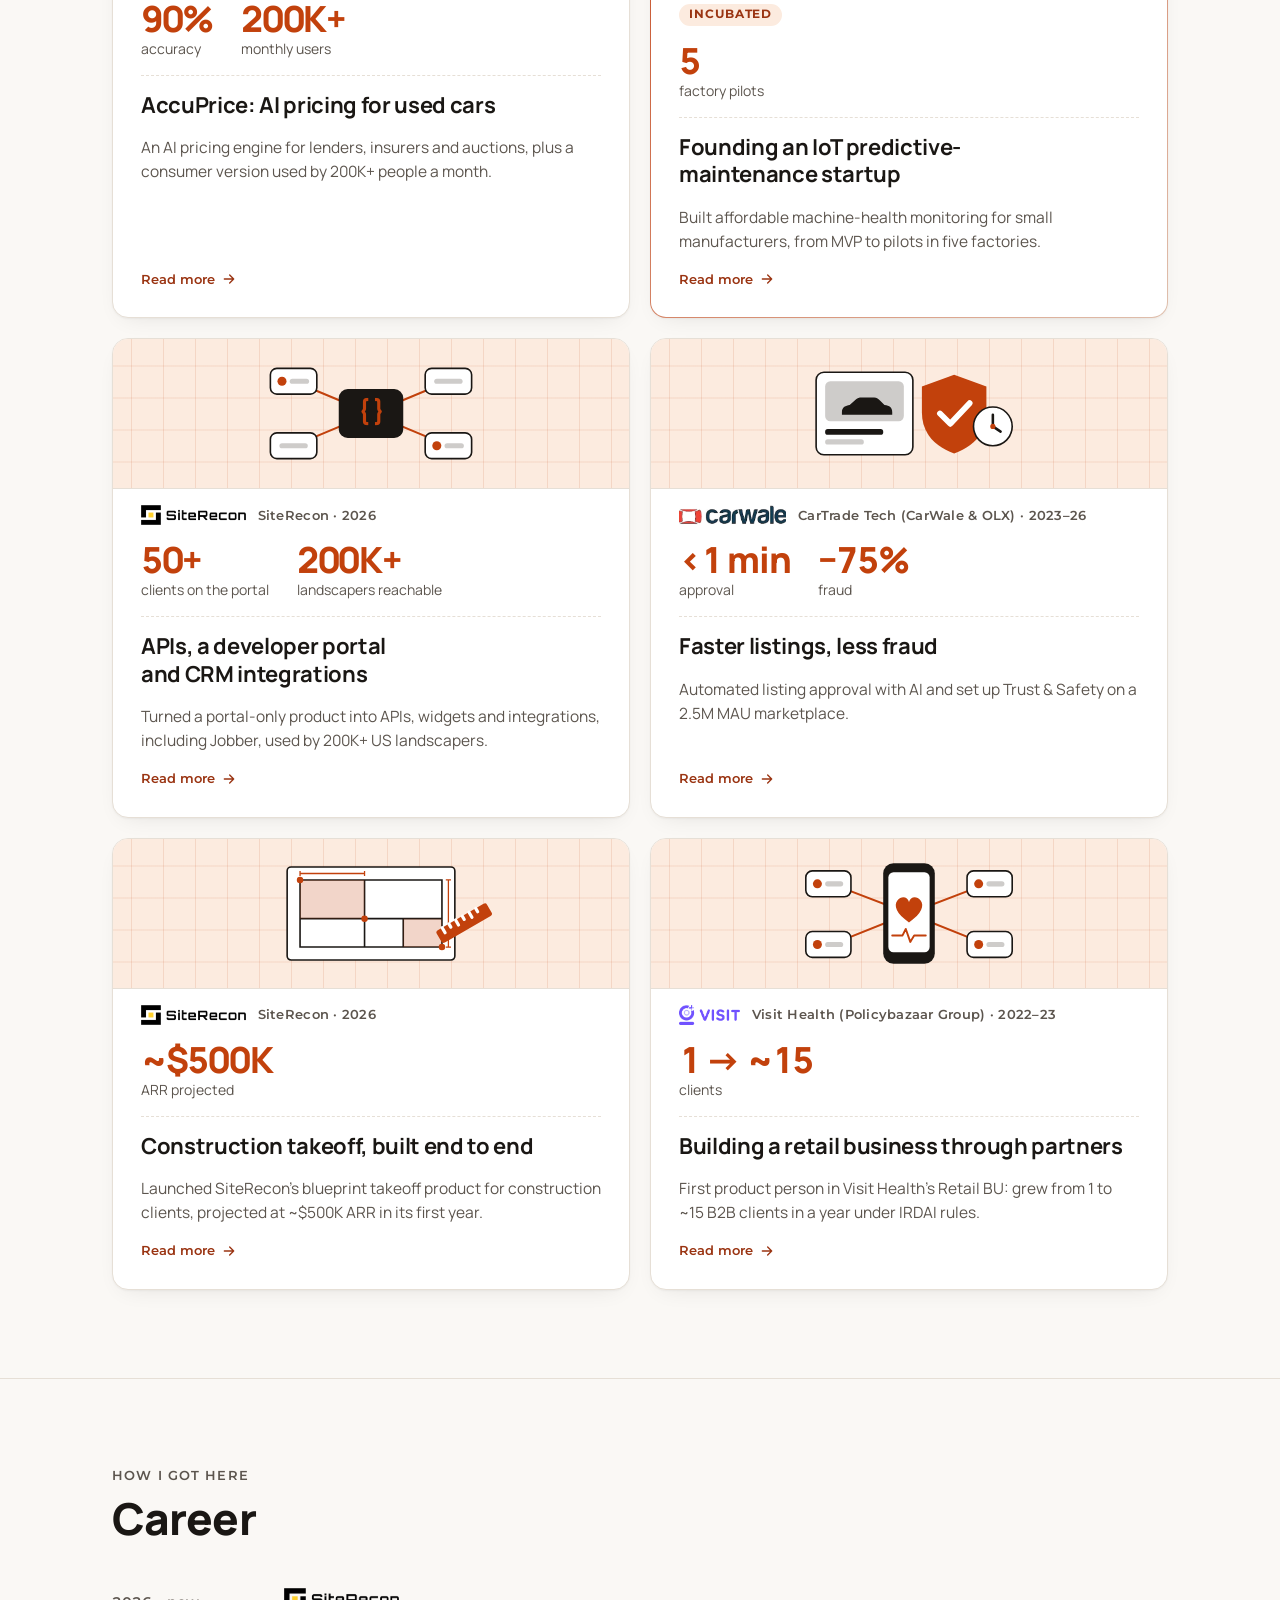
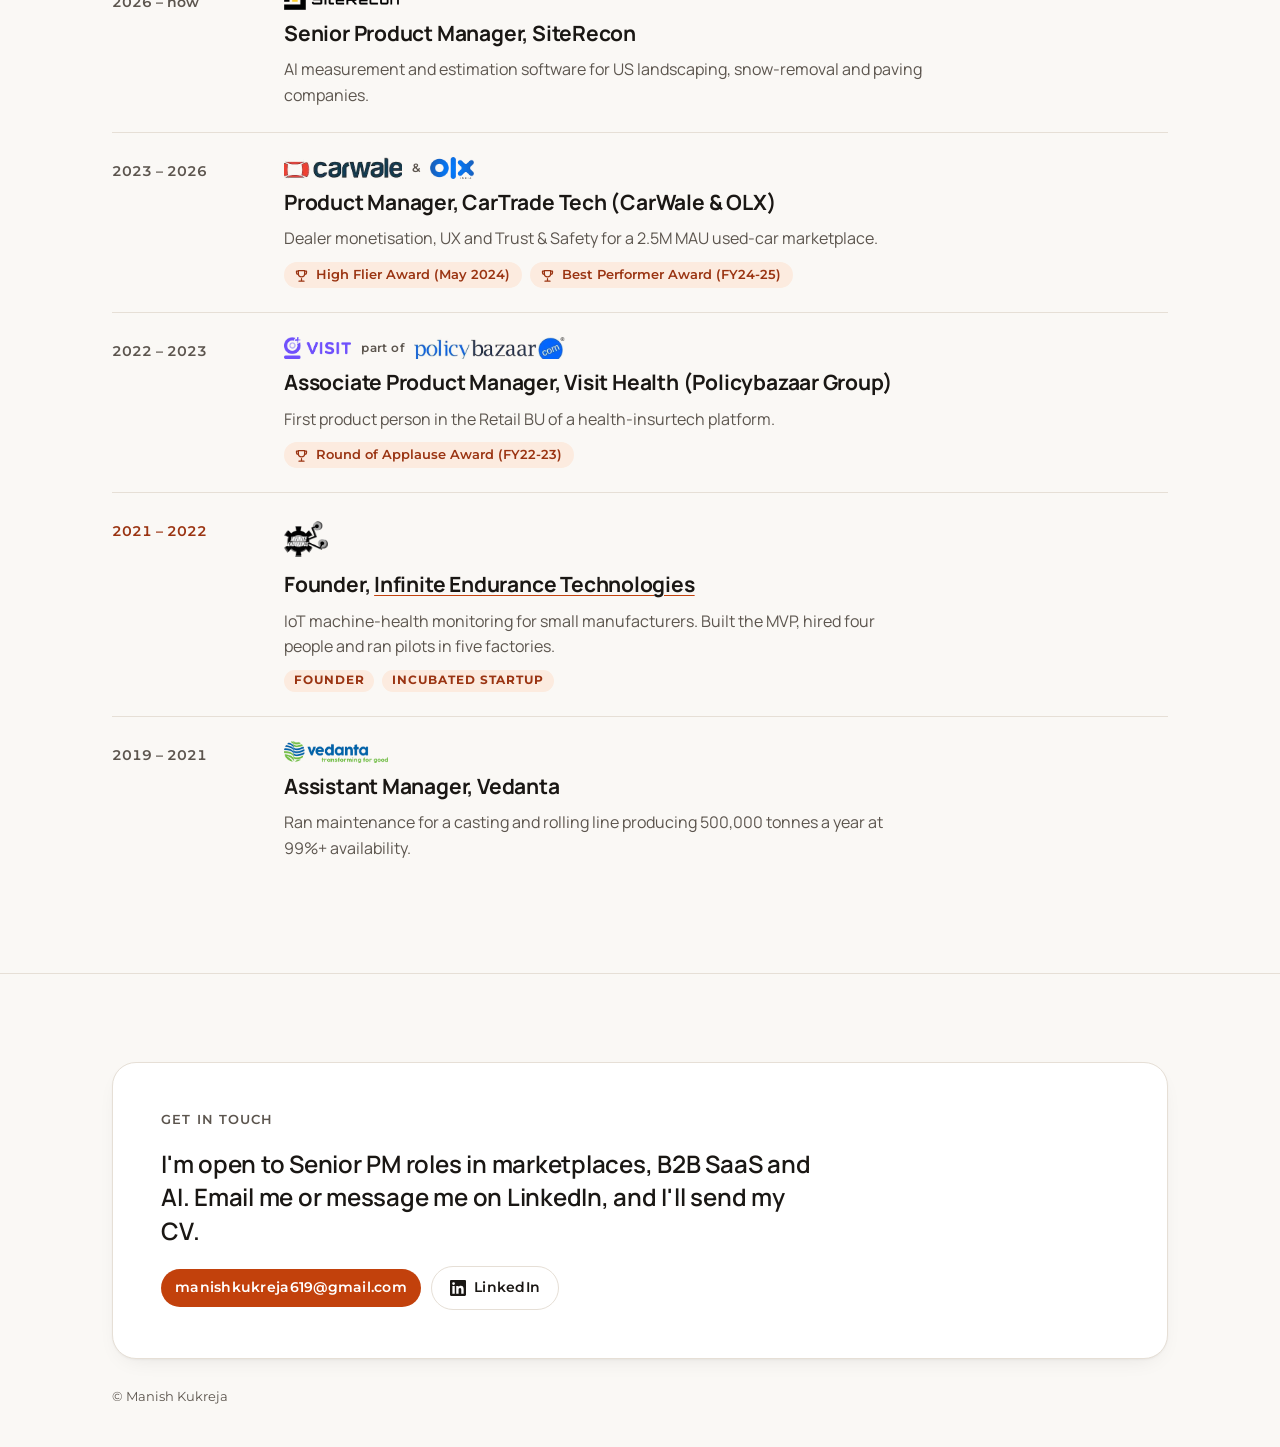
==== commit f2449463: "Add files via upload" ====
--- a/index.html
+++ b/index.html
@@ -3,11 +3,14 @@
 <head>
 <meta charset="utf-8">
 <meta name="viewport" content="width=device-width, initial-scale=1">
-<title>Manish Kukreja · Senior Product Manager</title>
-<meta name="description" content="Senior Product Manager in Delhi NCR. Case studies across marketplaces, B2B SaaS and AI.">
-<meta property="og:title" content="Manish Kukreja · Senior Product Manager">
-<meta property="og:description" content="Senior Product Manager in Delhi NCR. Case studies across marketplaces, B2B SaaS and AI.">
+<title>Manish Kukreja Portfolio</title>
+<meta name="description" content="Senior Product Manager building marketplace, B2B and AI products. Case studies from SiteRecon, CarWale, Visit Health and my own IoT startup.">
+<meta property="og:title" content="Manish Kukreja Portfolio">
+<meta property="og:description" content="Senior Product Manager building marketplace, B2B and AI products. Case studies from SiteRecon, CarWale, Visit Health and my own IoT startup.">
 <meta property="og:type" content="website">
+<meta name="theme-color" content="#FAF8F5" media="(prefers-color-scheme: light)">
+<meta name="theme-color" content="#131110" media="(prefers-color-scheme: dark)">
+<script>try{var t=localStorage.getItem("theme");if(t==="light"||t==="dark")document.documentElement.setAttribute("data-theme",t)}catch(e){}</script>
 <link rel="preconnect" href="https://fonts.googleapis.com">
 <link rel="preconnect" href="https://fonts.gstatic.com" crossorigin>
 <link rel="stylesheet" href="https://fonts.googleapis.com/css2?family=Manrope:wght@400;500;600;700;800&family=Montserrat:wght@500;600;700&display=swap">
@@ -22,7 +25,7 @@
       <a href="#work">Work</a>
       <a class="hide-sm" href="#career">Career</a>
       <a class="hide-sm" href="#contact">Contact</a>
-      <button class="theme-btn" id="themeBtn" type="button" aria-label="Toggle dark mode"><svg class="i-moon" viewBox="0 0 24 24" fill="none" stroke="currentColor" stroke-width="2" stroke-linecap="round" stroke-linejoin="round" aria-hidden="true"><path d="M21 12.8A9 9 0 1 1 11.2 3a7 7 0 0 0 9.8 9.8z"></path></svg><svg class="i-sun" viewBox="0 0 24 24" fill="none" stroke="currentColor" stroke-width="2" stroke-linecap="round" stroke-linejoin="round" aria-hidden="true"><circle cx="12" cy="12" r="4"></circle><path d="M12 2v2M12 20v2M4.9 4.9l1.4 1.4M17.7 17.7l1.4 1.4M2 12h2M20 12h2M4.9 19.1l1.4-1.4M17.7 6.3l1.4-1.4"></path></svg></button>
+      <button class="theme-btn" id="themeBtn" type="button" aria-label="Toggle dark mode"><svg class="i-moon" viewBox="0 0 24 24" fill="none" stroke="currentColor" stroke-width="2" stroke-linecap="round" stroke-linejoin="round" aria-hidden="true"><path d="M21 12.8A9 9 0 1 1 11.2 3a7 7 0 0 0 9.8 9.8z"/></svg><svg class="i-sun" viewBox="0 0 24 24" fill="none" stroke="currentColor" stroke-width="2" stroke-linecap="round" stroke-linejoin="round" aria-hidden="true"><circle cx="12" cy="12" r="4"/><path d="M12 2v2M12 20v2M4.9 4.9l1.4 1.4M17.7 17.7l1.4 1.4M2 12h2M20 12h2M4.9 19.1l1.4-1.4M17.7 6.3l1.4-1.4"/></svg></button>
     </nav>
   </div>
 </header>
@@ -32,7 +35,7 @@
     <div class="hero-id">
       <span class="eyebrow">Senior Product Manager · Delhi NCR</span>
       <h1>Manish Kukreja</h1>
-      <p class="role">I build <strong>marketplace, B2B and AI products</strong> and make them pay for themselves.</p>
+      <p class="role">I build <strong>marketplace, B2B and AI products</strong> from zero to one, and make them pay for themselves.</p>
     </div>
     <div class="hero-stats">
       <h2 class="label" style="margin-bottom:12px">Highlights</h2>
@@ -42,7 +45,7 @@
       <p class="intro">Six years across a used-car marketplace with 2.5M monthly users, a health-insurtech platform, an AI SaaS company serving US businesses, and before that my own IoT startup. Pick a case study below to see the problem, what I did and what changed.</p>
       <div class="contact">
         <span class="email-chip"><span class="email" id="email">manishkukreja619@gmail.com</span><button class="btn copy" id="copyBtn" type="button">Copy email</button></span>
-        <a class="btn btn-ghost" href="https://www.linkedin.com/in/manish-kukreja/" target="_blank" rel="noopener"><svg viewBox="0 0 24 24" fill="currentColor" aria-hidden="true"><path d="M20.45 20.45h-3.56v-5.57c0-1.33-.02-3.04-1.85-3.04-1.85 0-2.14 1.45-2.14 2.94v5.67H9.34V9h3.42v1.56h.05c.48-.9 1.64-1.85 3.37-1.85 3.6 0 4.27 2.37 4.27 5.46v6.28zM5.34 7.43a2.06 2.06 0 1 1 0-4.13 2.06 2.06 0 0 1 0 4.13zM7.12 20.45H3.56V9h3.56v11.45zM22.22 0H1.77C.79 0 0 .77 0 1.73v20.54C0 23.23.79 24 1.77 24h20.45c.98 0 1.78-.77 1.78-1.73V1.73C24 .77 23.2 0 22.22 0z"></path></svg>LinkedIn</a>
+        <a class="btn btn-ghost" href="https://www.linkedin.com/in/manish-kukreja/" target="_blank" rel="noopener"><svg viewBox="0 0 24 24" fill="currentColor" aria-hidden="true"><path d="M20.45 20.45h-3.56v-5.57c0-1.33-.02-3.04-1.85-3.04-1.85 0-2.14 1.45-2.14 2.94v5.67H9.34V9h3.42v1.56h.05c.48-.9 1.64-1.85 3.37-1.85 3.6 0 4.27 2.37 4.27 5.46v6.28zM5.34 7.43a2.06 2.06 0 1 1 0-4.13 2.06 2.06 0 0 1 0 4.13zM7.12 20.45H3.56V9h3.56v11.45zM22.22 0H1.77C.79 0 0 .77 0 1.73v20.54C0 23.23.79 24 1.77 24h20.45c.98 0 1.78-.77 1.78-1.73V1.73C24 .77 23.2 0 22.22 0z"/></svg>LinkedIn</a>
       </div>
     </div>
   </div>
@@ -53,60 +56,157 @@
     <div class="sec-head"><span class="label">Selected work</span><h2 id="work-h">Case studies</h2></div>
     <div class="grid">
 <a class="card" href="ai-compute.html">
-  <div class="card-top"><span class="logos"><span class="logo"><img src="siterecon.png" alt="SiteRecon logo" width="335" height="64"></span></span><span class="co">SiteRecon · 2026</span></div>
+  <div class="card-cover"><svg class="illus" viewBox="0 0 400 200" preserveAspectRatio="xMidYMid meet" aria-hidden="true" focusable="false">
+<path class="il-line-m" d="M40 60 L110 70 L170 95 L230 120 L300 150 L360 158"/>
+<circle class="il-a" cx="360" cy="158" r="6"/>
+<g transform="translate(150 40)">
+  <g class="il-ink">
+    <rect x="18" y="-10" width="6" height="14" rx="2"/><rect x="38" y="-10" width="6" height="14" rx="2"/><rect x="58" y="-10" width="6" height="14" rx="2"/><rect x="78" y="-10" width="6" height="14" rx="2"/>
+    <rect x="18" y="116" width="6" height="14" rx="2"/><rect x="38" y="116" width="6" height="14" rx="2"/><rect x="58" y="116" width="6" height="14" rx="2"/><rect x="78" y="116" width="6" height="14" rx="2"/>
+    <rect x="-10" y="28" width="14" height="6" rx="2"/><rect x="-10" y="52" width="14" height="6" rx="2"/><rect x="-10" y="76" width="14" height="6" rx="2"/>
+    <rect x="98" y="28" width="14" height="6" rx="2"/><rect x="98" y="52" width="14" height="6" rx="2"/><rect x="98" y="76" width="14" height="6" rx="2"/>
+  </g>
+  <rect class="il-s il-stroke" x="0" y="0" width="102" height="120" rx="14"/>
+  <rect class="il-a" x="22" y="26" width="58" height="58" rx="8"/>
+  <g class="il-s"><rect x="30" y="34" width="18" height="18" rx="3"/><rect x="54" y="34" width="18" height="18" rx="3"/><rect x="30" y="58" width="18" height="18" rx="3"/><rect x="54" y="58" width="18" height="18" rx="3"/></g>
+  <rect class="il-m" x="22" y="96" width="58" height="8" rx="4"/>
+</g>
+<g transform="translate(286 34)"><rect class="il-s il-stroke" width="84" height="40" rx="10"/><text class="il-txt" x="42" y="27" text-anchor="middle">−55%</text></g>
+</svg></div>
+  <div class="card-top"><span class="logos"><span class="logo"><img class="l-l" src="siterecon.png" alt="SiteRecon logo" width="335" height="64"><img class="l-d" src="siterecon-dark.png" alt="SiteRecon logo" width="335" height="64"></span></span><span class="co">SiteRecon · 2026</span></div>
   <div class="metrics"><div class="metric"><b>−55%</b><span>compute cost</span></div><div class="metric"><b>−75%</b><span>delivery time</span></div></div>
   <h3>Cutting the cost of every AI order</h3>
   <p>Took over GPU capacity and per-order margin for SiteRecon&#x27;s AI model, and made deliveries cheaper and faster.</p>
-  <span class="more">Read more <svg viewBox="0 0 24 24" fill="none" stroke="currentColor" stroke-width="2" stroke-linecap="round" stroke-linejoin="round" aria-hidden="true"><path d="M5 12h14M13 6l6 6-6 6"></path></svg></span>
+  <span class="more">Read more <svg viewBox="0 0 24 24" fill="none" stroke="currentColor" stroke-width="2" stroke-linecap="round" stroke-linejoin="round" aria-hidden="true"><path d="M5 12h14M13 6l6 6-6 6"/></svg></span>
 </a>
 <a class="card" href="dealer-monetisation.html">
-  <div class="card-top"><span class="logos"><span class="logo"><img src="carwale.png" alt="CarWale logo" width="343" height="64"></span></span><span class="co">CarTrade Tech (CarWale &amp; OLX) · 2023–26</span></div>
+  <div class="card-cover"><svg class="illus" viewBox="0 0 400 200" preserveAspectRatio="xMidYMid meet" aria-hidden="true" focusable="false">
+<path class="il-road" d="M30 168H370"/>
+<g transform="translate(46 50)">
+  <path class="il-ink" d="M0 30 L80 0 L160 30 V118 H0Z"/>
+  <rect class="il-a" x="0" y="26" width="160" height="12"/>
+  <rect class="il-s" x="18" y="52" width="124" height="66" rx="4"/>
+  <path class="il-ink" d="M40 104 C40 96 46 94 52 93 L62 84 C64 82 67 81 70 81 H92 C96 81 99 83 101 86 L108 93 C116 94 120 97 120 104 V110 H40Z"/>
+</g>
+<g transform="translate(240 40)" class="il-a">
+  <rect x="0" y="86" width="26" height="42" rx="4"/><rect x="38" y="60" width="26" height="68" rx="4"/><rect x="76" y="28" width="26" height="100" rx="4"/>
+</g>
+<path class="il-line-a" d="M240 96 L290 70 L330 40"/>
+<g transform="translate(350 40)"><circle class="il-ink" r="24"/><text class="il-txt-inv" x="0" y="8" text-anchor="middle">₹</text></g>
+</svg></div>
+  <div class="card-top"><span class="logos"><span class="logo"><img class="l-l" src="carwale.png" alt="CarWale logo" width="343" height="64"><img class="l-d" src="carwale-dark.png" alt="CarWale logo" width="343" height="64"></span></span><span class="co">CarTrade Tech (CarWale &amp; OLX) · 2023–26</span></div>
   <div class="metrics"><div class="metric"><b>₹11 Cr+</b><span>ARR</span></div></div>
   <h3>New revenue lines from dealers</h3>
   <p>A luxury dealer package, a car-inspection service, sponsored slots and dealer microsites: ₹11 Cr+ ARR in total.</p>
-  <span class="more">Read more <svg viewBox="0 0 24 24" fill="none" stroke="currentColor" stroke-width="2" stroke-linecap="round" stroke-linejoin="round" aria-hidden="true"><path d="M5 12h14M13 6l6 6-6 6"></path></svg></span>
+  <span class="more">Read more <svg viewBox="0 0 24 24" fill="none" stroke="currentColor" stroke-width="2" stroke-linecap="round" stroke-linejoin="round" aria-hidden="true"><path d="M5 12h14M13 6l6 6-6 6"/></svg></span>
 </a>
 <a class="card" href="accuprice.html">
-  <div class="card-top"><span class="logos"><span class="logo"><img src="carwale.png" alt="CarWale logo" width="343" height="64"></span></span><span class="co">CarTrade Tech (CarWale &amp; OLX) · 2023–26</span></div>
+  <div class="card-cover"><svg class="illus" viewBox="0 0 400 200" preserveAspectRatio="xMidYMid meet" aria-hidden="true" focusable="false">
+<path class="il-road" d="M30 160H370"/>
+<g transform="translate(70 70)">
+  <path class="il-ink" d="M20 62 C20 44 32 40 48 38 L78 12 C84 6 92 4 100 4 H160 C170 4 178 8 184 16 L204 38 C224 40 236 46 236 62 V76 H20Z"/>
+  <path class="il-s" d="M86 34 L104 16 H140 V34Z"/><path class="il-s" d="M150 16 H164 C170 16 174 18 178 24 L186 34 H150Z"/>
+  <circle class="il-ink" cx="64" cy="80" r="20"/><circle class="il-s" cx="64" cy="80" r="8"/>
+  <circle class="il-ink" cx="192" cy="80" r="20"/><circle class="il-s" cx="192" cy="80" r="8"/>
+</g>
+<g transform="translate(262 22) rotate(12)">
+  <path class="il-a" d="M0 18 L18 0 H96 V48 H18Z"/><circle class="il-bg" cx="18" cy="24" r="6"/>
+  <text class="il-txt-inv" x="58" y="31" text-anchor="middle">₹ ✓</text>
+</g>
+<path class="il-line-a" d="M268 48 C250 60 236 64 222 74" stroke-dasharray="4 5"/>
+</svg></div>
+  <div class="card-top"><span class="logos"><span class="logo"><img class="l-l" src="carwale.png" alt="CarWale logo" width="343" height="64"><img class="l-d" src="carwale-dark.png" alt="CarWale logo" width="343" height="64"></span></span><span class="co">CarTrade Tech (CarWale &amp; OLX) · 2023–26</span></div>
   <div class="metrics"><div class="metric"><b>90%</b><span>accuracy</span></div><div class="metric"><b>200K+</b><span>monthly users</span></div></div>
   <h3>AccuPrice: AI pricing for used cars</h3>
   <p>An AI pricing engine for lenders, insurers and auctions, plus a consumer version used by 200K+ people a month.</p>
-  <span class="more">Read more <svg viewBox="0 0 24 24" fill="none" stroke="currentColor" stroke-width="2" stroke-linecap="round" stroke-linejoin="round" aria-hidden="true"><path d="M5 12h14M13 6l6 6-6 6"></path></svg></span>
+  <span class="more">Read more <svg viewBox="0 0 24 24" fill="none" stroke="currentColor" stroke-width="2" stroke-linecap="round" stroke-linejoin="round" aria-hidden="true"><path d="M5 12h14M13 6l6 6-6 6"/></svg></span>
 </a>
 <a class="card founder" href="iot-startup.html">
-  <div class="card-top"><span class="logos"><span class="logo sq"><img src="https://static.wixstatic.com/media/304369_1f39b2f656364df482789be907f888b7~mv2.png/v1/fill/w_130,h_126,al_c,q_85,usm_0.66_1.00_0.01,enc_avif,quality_auto/iNFINITE%20ENDURANCE%20(9)%20(6).png" onerror="this.parentNode.style.display='none'" alt="Infinite Endurance Technologies logo" width="64" height="64"></span></span><span class="co">Infinite Endurance Technologies · 2021–22</span><span class="badge">Founder</span></div>
+  <div class="card-cover"><svg class="illus" viewBox="0 0 400 200" preserveAspectRatio="xMidYMid meet" aria-hidden="true" focusable="false">
+<g transform="translate(120 104)">
+  <g class="il-ink"><rect x="-9" y="-62" width="18" height="22" rx="3" transform="rotate(0)"/><rect x="-9" y="-62" width="18" height="22" rx="3" transform="rotate(45)"/><rect x="-9" y="-62" width="18" height="22" rx="3" transform="rotate(90)"/><rect x="-9" y="-62" width="18" height="22" rx="3" transform="rotate(135)"/><rect x="-9" y="-62" width="18" height="22" rx="3" transform="rotate(180)"/><rect x="-9" y="-62" width="18" height="22" rx="3" transform="rotate(225)"/><rect x="-9" y="-62" width="18" height="22" rx="3" transform="rotate(270)"/><rect x="-9" y="-62" width="18" height="22" rx="3" transform="rotate(315)"/></g>
+  <circle class="il-ink" r="46"/><circle class="il-bg" r="18"/>
+  <g class="il-wave"><path d="M54 -46 A70 70 0 0 1 54 46" transform="translate(6 0)"/><path d="M68 -60 A90 90 0 0 1 68 60" transform="translate(10 0)"/></g>
+</g>
+<g transform="translate(246 46)"><rect class="il-s il-stroke" width="124" height="108" rx="12"/>
+  <path class="il-m-line" d="M20 70 A42 42 0 0 1 104 70"/><path class="il-a-line" d="M20 70 A42 42 0 0 1 82 34"/>
+  <path class="il-hand" d="M62 70 L84 44"/><circle class="il-a" cx="62" cy="70" r="5"/>
+  <g class="il-a"><rect x="20" y="84" width="14" height="10" rx="2"/><rect x="40" y="80" width="14" height="14" rx="2"/><rect x="60" y="76" width="14" height="18" rx="2"/></g>
+  <rect class="il-m" x="80" y="86" width="24" height="8" rx="4"/>
+</g>
+</svg></div>
+  <div class="card-top"><span class="logos"><span class="logo sq"><img class="l-l" src="ie.png" alt="Infinite Endurance Technologies logo" width="64" height="64"><img class="l-d" src="ie-dark.png" alt="Infinite Endurance Technologies logo" width="64" height="64"></span></span><span class="co">Infinite Endurance Technologies · 2021–22</span><span class="badge">Founder</span><span class="badge">Incubated</span></div>
   <div class="metrics"><div class="metric"><b>5</b><span>factory pilots</span></div></div>
   <h3>Founding an IoT predictive-maintenance startup</h3>
   <p>Built affordable machine-health monitoring for small manufacturers, from MVP to pilots in five factories.</p>
-  <span class="more">Read more <svg viewBox="0 0 24 24" fill="none" stroke="currentColor" stroke-width="2" stroke-linecap="round" stroke-linejoin="round" aria-hidden="true"><path d="M5 12h14M13 6l6 6-6 6"></path></svg></span>
+  <span class="more">Read more <svg viewBox="0 0 24 24" fill="none" stroke="currentColor" stroke-width="2" stroke-linecap="round" stroke-linejoin="round" aria-hidden="true"><path d="M5 12h14M13 6l6 6-6 6"/></svg></span>
 </a>
 <a class="card" href="apis-integrations.html">
-  <div class="card-top"><span class="logos"><span class="logo"><img src="siterecon.png" alt="SiteRecon logo" width="335" height="64"></span></span><span class="co">SiteRecon · 2026</span></div>
+  <div class="card-cover"><svg class="illus" viewBox="0 0 400 200" preserveAspectRatio="xMidYMid meet" aria-hidden="true" focusable="false">
+<g class="il-line-a"><path d="M200 100 L80 50"/><path d="M200 100 L80 150"/><path d="M200 100 L320 50"/><path d="M200 100 L320 150"/></g>
+<g transform="translate(150 62)"><rect class="il-ink" width="100" height="76" rx="14"/>
+  <text class="il-code" x="50" y="48" text-anchor="middle">{ }</text></g>
+<g class="il-s il-stroke"><rect x="44" y="30" width="72" height="40" rx="10"/><rect x="44" y="130" width="72" height="40" rx="10"/><rect x="284" y="30" width="72" height="40" rx="10"/><rect x="284" y="130" width="72" height="40" rx="10"/></g>
+<g class="il-a"><circle cx="62" cy="50" r="7"/><circle cx="302" cy="150" r="7"/></g>
+<g class="il-m"><rect x="74" y="46" width="30" height="8" rx="4"/><rect x="314" y="146" width="30" height="8" rx="4"/><rect x="58" y="146" width="44" height="8" rx="4"/><rect x="298" y="46" width="44" height="8" rx="4"/></g>
+</svg></div>
+  <div class="card-top"><span class="logos"><span class="logo"><img class="l-l" src="siterecon.png" alt="SiteRecon logo" width="335" height="64"><img class="l-d" src="siterecon-dark.png" alt="SiteRecon logo" width="335" height="64"></span></span><span class="co">SiteRecon · 2026</span></div>
   <div class="metrics"><div class="metric"><b>50+</b><span>clients on the portal</span></div><div class="metric"><b>200K+</b><span>landscapers reachable</span></div></div>
   <h3>APIs, a developer portal and CRM integrations</h3>
   <p>Turned a portal-only product into APIs, widgets and integrations, including Jobber, used by 200K+ US landscapers.</p>
-  <span class="more">Read more <svg viewBox="0 0 24 24" fill="none" stroke="currentColor" stroke-width="2" stroke-linecap="round" stroke-linejoin="round" aria-hidden="true"><path d="M5 12h14M13 6l6 6-6 6"></path></svg></span>
+  <span class="more">Read more <svg viewBox="0 0 24 24" fill="none" stroke="currentColor" stroke-width="2" stroke-linecap="round" stroke-linejoin="round" aria-hidden="true"><path d="M5 12h14M13 6l6 6-6 6"/></svg></span>
 </a>
 <a class="card" href="trust-safety.html">
-  <div class="card-top"><span class="logos"><span class="logo"><img src="carwale.png" alt="CarWale logo" width="343" height="64"></span></span><span class="co">CarTrade Tech (CarWale &amp; OLX) · 2023–26</span></div>
+  <div class="card-cover"><svg class="illus" viewBox="0 0 400 200" preserveAspectRatio="xMidYMid meet" aria-hidden="true" focusable="false">
+<g transform="translate(56 36)"><rect class="il-s il-stroke" width="150" height="128" rx="12"/>
+  <rect class="il-m" x="14" y="14" width="122" height="62" rx="8"/>
+  <path class="il-ink" d="M40 62 C40 54 46 52 52 51 L62 42 C64 40 67 39 70 39 H90 C94 39 97 41 99 44 L106 51 C114 52 118 55 118 62 V66 H40Z"/>
+  <rect class="il-ink" x="14" y="88" width="90" height="9" rx="4"/><rect class="il-m" x="14" y="104" width="60" height="8" rx="4"/></g>
+<g transform="translate(220 40)">
+  <path class="il-a" d="M50 0 L100 18 V58 C100 92 78 112 50 122 C22 112 0 92 0 58 V18Z"/>
+  <path class="il-check" d="M28 60 L44 76 L74 44"/></g>
+<g transform="translate(330 120)"><circle class="il-s il-stroke" r="30"/><path class="il-hand" d="M0 0V-18M0 0L12 8"/><circle class="il-a" r="4"/></g>
+</svg></div>
+  <div class="card-top"><span class="logos"><span class="logo"><img class="l-l" src="carwale.png" alt="CarWale logo" width="343" height="64"><img class="l-d" src="carwale-dark.png" alt="CarWale logo" width="343" height="64"></span></span><span class="co">CarTrade Tech (CarWale &amp; OLX) · 2023–26</span></div>
   <div class="metrics"><div class="metric"><b>&lt;1 min</b><span>approval</span></div><div class="metric"><b>−75%</b><span>fraud</span></div></div>
   <h3>Faster listings, less fraud</h3>
   <p>Automated listing approval with AI and set up Trust &amp; Safety on a 2.5M MAU marketplace.</p>
-  <span class="more">Read more <svg viewBox="0 0 24 24" fill="none" stroke="currentColor" stroke-width="2" stroke-linecap="round" stroke-linejoin="round" aria-hidden="true"><path d="M5 12h14M13 6l6 6-6 6"></path></svg></span>
+  <span class="more">Read more <svg viewBox="0 0 24 24" fill="none" stroke="currentColor" stroke-width="2" stroke-linecap="round" stroke-linejoin="round" aria-hidden="true"><path d="M5 12h14M13 6l6 6-6 6"/></svg></span>
 </a>
 <a class="card" href="construction-takeoff.html">
-  <div class="card-top"><span class="logos"><span class="logo"><img src="siterecon.png" alt="SiteRecon logo" width="335" height="64"></span></span><span class="co">SiteRecon · 2026</span></div>
+  <div class="card-cover"><svg class="illus" viewBox="0 0 400 200" preserveAspectRatio="xMidYMid meet" aria-hidden="true" focusable="false">
+<g transform="translate(70 28)">
+  <rect class="il-s il-stroke" width="260" height="144" rx="6"/>
+  <g class="il-plan"><path d="M20 20H240V124H20Z"/><path d="M120 20V80H20"/><path d="M120 80H240"/><path d="M180 80V124"/><path d="M120 80V124"/></g>
+  <rect class="il-a-soft" x="20" y="20" width="100" height="60"/>
+  <rect class="il-a-soft" x="180" y="80" width="60" height="44"/>
+  <g class="il-dim"><path d="M20 10H120"/><path d="M20 6V14M120 6V14"/><path d="M250 20V124"/><path d="M246 20H254M246 124H254"/></g>
+  <circle class="il-a" cx="20" cy="20" r="5"/><circle class="il-a" cx="120" cy="80" r="5"/><circle class="il-a" cx="240" cy="124" r="5"/>
+</g>
+<g transform="translate(300 128) rotate(-30)"><rect class="il-a" width="90" height="22" rx="4"/>
+  <g class="il-s-line"><path d="M12 0V9M24 0V6M36 0V9M48 0V6M60 0V9M72 0V6"/></g></g>
+</svg></div>
+  <div class="card-top"><span class="logos"><span class="logo"><img class="l-l" src="siterecon.png" alt="SiteRecon logo" width="335" height="64"><img class="l-d" src="siterecon-dark.png" alt="SiteRecon logo" width="335" height="64"></span></span><span class="co">SiteRecon · 2026</span></div>
   <div class="metrics"><div class="metric"><b>~$500K</b><span>ARR projected</span></div></div>
   <h3>Construction takeoff, built end to end</h3>
   <p>Launched SiteRecon&#x27;s blueprint takeoff product for construction clients, projected at ~$500K ARR in its first year.</p>
-  <span class="more">Read more <svg viewBox="0 0 24 24" fill="none" stroke="currentColor" stroke-width="2" stroke-linecap="round" stroke-linejoin="round" aria-hidden="true"><path d="M5 12h14M13 6l6 6-6 6"></path></svg></span>
+  <span class="more">Read more <svg viewBox="0 0 24 24" fill="none" stroke="currentColor" stroke-width="2" stroke-linecap="round" stroke-linejoin="round" aria-hidden="true"><path d="M5 12h14M13 6l6 6-6 6"/></svg></span>
 </a>
 <a class="card" href="visit-health.html">
-  <div class="card-top"><span class="logos"><span class="logo"><img src="visit.png" alt="Visit Health logo" width="195" height="64"></span></span><span class="co">Visit Health (Policybazaar Group) · 2022–23</span></div>
+  <div class="card-cover"><svg class="illus" viewBox="0 0 400 200" preserveAspectRatio="xMidYMid meet" aria-hidden="true" focusable="false">
+<g class="il-line-a"><path d="M200 100 L80 54"/><path d="M200 100 L80 148"/><path d="M200 100 L320 54"/><path d="M200 100 L320 148"/></g>
+<g transform="translate(160 22)"><rect class="il-ink" width="80" height="156" rx="16"/><rect class="il-s" x="8" y="14" width="64" height="124" rx="8"/>
+  <path class="il-a" d="M40 92 C20 78 16 66 22 58 C28 50 38 52 40 60 C42 52 52 50 58 58 C64 66 60 78 40 92Z"/>
+  <path class="il-pulse" d="M14 112 H30 L35 102 L42 122 L48 112 H66"/></g>
+<g class="il-s il-stroke"><rect x="40" y="34" width="70" height="40" rx="10"/><rect x="40" y="128" width="70" height="40" rx="10"/><rect x="290" y="34" width="70" height="40" rx="10"/><rect x="290" y="128" width="70" height="40" rx="10"/></g>
+<g class="il-a"><circle cx="58" cy="54" r="7"/><circle cx="58" cy="148" r="7"/><circle cx="308" cy="54" r="7"/><circle cx="308" cy="148" r="7"/></g>
+<g class="il-m"><rect x="70" y="50" width="28" height="8" rx="4"/><rect x="70" y="144" width="28" height="8" rx="4"/><rect x="320" y="50" width="28" height="8" rx="4"/><rect x="320" y="144" width="28" height="8" rx="4"/></g>
+</svg></div>
+  <div class="card-top"><span class="logos"><span class="logo"><img class="l-l" src="visit.png" alt="Visit Health logo" width="195" height="64"><img class="l-d" src="visit-dark.png" alt="Visit Health logo" width="195" height="64"></span></span><span class="co">Visit Health (Policybazaar Group) · 2022–23</span></div>
   <div class="metrics"><div class="metric"><b>1 → ~15</b><span>clients</span></div></div>
   <h3>Building a retail business through partners</h3>
   <p>First product person in Visit Health&#x27;s Retail BU: grew from 1 to ~15 B2B clients in a year under IRDAI rules.</p>
-  <span class="more">Read more <svg viewBox="0 0 24 24" fill="none" stroke="currentColor" stroke-width="2" stroke-linecap="round" stroke-linejoin="round" aria-hidden="true"><path d="M5 12h14M13 6l6 6-6 6"></path></svg></span>
+  <span class="more">Read more <svg viewBox="0 0 24 24" fill="none" stroke="currentColor" stroke-width="2" stroke-linecap="round" stroke-linejoin="round" aria-hidden="true"><path d="M5 12h14M13 6l6 6-6 6"/></svg></span>
 </a>
     </div>
   </div>
@@ -116,11 +216,11 @@
   <div class="wrap">
     <div class="sec-head"><span class="label">How I got here</span><h2 id="career-h">Career</h2></div>
     <ol class="path">
-<li><span class="when">2026 – now</span><div class="what"><span class="logos"><span class="logo"><img src="siterecon.png" alt="SiteRecon logo" width="335" height="64"></span></span><h3>Senior Product Manager, SiteRecon</h3><p>AI measurement and estimation software for US landscaping, snow-removal and paving companies.</p></div></li>
-<li><span class="when">2023 – 2026</span><div class="what"><span class="logos logo-pair"><span class="logo"><img src="carwale.png" alt="CarWale logo" width="343" height="64"></span><span class="joiner" aria-hidden="true">&amp;</span><span class="logo"><img src="olx.png" alt="OLX logo" width="126" height="64"></span></span><h3>Product Manager, CarTrade Tech (CarWale &amp; OLX)</h3><p>Dealer monetisation, UX and Trust &amp; Safety for a 2.5M MAU used-car marketplace.</p></div></li>
-<li><span class="when">2022 – 2023</span><div class="what"><span class="logos logo-pair"><span class="logo"><img src="visit.png" alt="Visit Health logo" width="195" height="64"></span><span class="joiner" aria-hidden="true">part of</span><span class="logo"><img src="policybazaar.png" alt="Policybazaar logo" width="437" height="64"></span></span><h3>Associate Product Manager, Visit Health (Policybazaar Group)</h3><p>First product person in the Retail BU of a health-insurtech platform.</p></div></li>
-<li class="is-founder"><span class="when">2021 – 2022</span><div class="what"><span class="logos"><span class="logo sq"><img src="https://static.wixstatic.com/media/304369_1f39b2f656364df482789be907f888b7~mv2.png/v1/fill/w_130,h_126,al_c,q_85,usm_0.66_1.00_0.01,enc_avif,quality_auto/iNFINITE%20ENDURANCE%20(9)%20(6).png" onerror="this.parentNode.style.display='none'" alt="Infinite Endurance Technologies logo" width="64" height="64"></span></span><h3>Founder, <a href="https://www.infiniteendurancetech.com/" target="_blank" rel="noopener">Infinite Endurance Technologies</a></h3><p>IoT machine-health monitoring for small manufacturers. Built the MVP, hired four people and ran pilots in five factories.</p></div></li>
-<li><span class="when">2019 – 2021</span><div class="what"><span class="logos"><span class="logo"><img src="vedanta.png" alt="Vedanta logo" width="303" height="64"></span></span><h3>Assistant Manager, Vedanta</h3><p>Ran maintenance for a casting and rolling line producing 500,000 tonnes a year at 99%+ availability.</p></div></li>
+<li><span class="when">2026 – now</span><div class="what"><span class="logos"><span class="logo"><img class="l-l" src="siterecon.png" alt="SiteRecon logo" width="335" height="64"><img class="l-d" src="siterecon-dark.png" alt="SiteRecon logo" width="335" height="64"></span></span><h3>Senior Product Manager, SiteRecon</h3><p>AI measurement and estimation software for US landscaping, snow-removal and paving companies.</p></div></li>
+<li><span class="when">2023 – 2026</span><div class="what"><span class="logos logo-pair"><span class="logo"><img class="l-l" src="carwale.png" alt="CarWale logo" width="343" height="64"><img class="l-d" src="carwale-dark.png" alt="CarWale logo" width="343" height="64"></span><span class="joiner" aria-hidden="true">&amp;</span><span class="logo"><img class="l-l" src="olx.png" alt="OLX logo" width="126" height="64"><img class="l-d" src="olx-dark.png" alt="OLX logo" width="126" height="64"></span></span><h3>Product Manager, CarTrade Tech (CarWale &amp; OLX)</h3><p>Dealer monetisation, UX and Trust &amp; Safety for a 2.5M MAU used-car marketplace.</p><div class="awards"><span class="award"><svg viewBox="0 0 24 24" fill="none" stroke="currentColor" stroke-width="2" stroke-linecap="round" stroke-linejoin="round" aria-hidden="true"><path d="M8 21h8M12 17v4M7 4h10v5a5 5 0 0 1-10 0V4z"/><path d="M17 5h3v2a3 3 0 0 1-3 3M7 5H4v2a3 3 0 0 0 3 3"/></svg>High Flier Award (May 2024)</span><span class="award"><svg viewBox="0 0 24 24" fill="none" stroke="currentColor" stroke-width="2" stroke-linecap="round" stroke-linejoin="round" aria-hidden="true"><path d="M8 21h8M12 17v4M7 4h10v5a5 5 0 0 1-10 0V4z"/><path d="M17 5h3v2a3 3 0 0 1-3 3M7 5H4v2a3 3 0 0 0 3 3"/></svg>Best Performer Award (FY24-25)</span></div></div></li>
+<li><span class="when">2022 – 2023</span><div class="what"><span class="logos logo-pair"><span class="logo"><img class="l-l" src="visit.png" alt="Visit Health logo" width="195" height="64"><img class="l-d" src="visit-dark.png" alt="Visit Health logo" width="195" height="64"></span><span class="joiner" aria-hidden="true">part of</span><span class="logo"><img class="l-l" src="policybazaar.png" alt="Policybazaar logo" width="437" height="64"><img class="l-d" src="policybazaar-dark.png" alt="Policybazaar logo" width="437" height="64"></span></span><h3>Associate Product Manager, Visit Health (Policybazaar Group)</h3><p>First product person in the Retail BU of a health-insurtech platform.</p><div class="awards"><span class="award"><svg viewBox="0 0 24 24" fill="none" stroke="currentColor" stroke-width="2" stroke-linecap="round" stroke-linejoin="round" aria-hidden="true"><path d="M8 21h8M12 17v4M7 4h10v5a5 5 0 0 1-10 0V4z"/><path d="M17 5h3v2a3 3 0 0 1-3 3M7 5H4v2a3 3 0 0 0 3 3"/></svg>Round of Applause Award (FY22-23)</span></div></div></li>
+<li class="is-founder"><span class="when">2021 – 2022</span><div class="what"><span class="logos"><span class="logo sq"><img class="l-l" src="ie.png" alt="Infinite Endurance Technologies logo" width="64" height="64"><img class="l-d" src="ie-dark.png" alt="Infinite Endurance Technologies logo" width="64" height="64"></span></span><h3>Founder, <a href="https://www.infiniteendurancetech.com/" target="_blank" rel="noopener">Infinite Endurance Technologies</a></h3><p>IoT machine-health monitoring for small manufacturers. Built the MVP, hired four people and ran pilots in five factories.</p><div class="awards"><span class="badge">Founder</span><span class="badge">Incubated startup</span></div></div></li>
+<li><span class="when">2019 – 2021</span><div class="what"><span class="logos"><span class="logo"><img class="l-l" src="vedanta.png" alt="Vedanta logo" width="303" height="64"><img class="l-d" src="vedanta-dark.png" alt="Vedanta logo" width="303" height="64"></span></span><h3>Assistant Manager, Vedanta</h3><p>Ran maintenance for a casting and rolling line producing 500,000 tonnes a year at 99%+ availability.</p></div></li>
     </ol>
   </div>
 </section>
@@ -133,19 +233,29 @@
       <p>I'm open to Senior PM roles in marketplaces, B2B SaaS and AI. Email me or message me on LinkedIn, and I'll send my CV.</p>
       <div class="contact">
         <a class="btn copy" href="mailto:manishkukreja619@gmail.com">manishkukreja619@gmail.com</a>
-        <a class="btn btn-ghost" href="https://www.linkedin.com/in/manish-kukreja/" target="_blank" rel="noopener"><svg viewBox="0 0 24 24" fill="currentColor" aria-hidden="true"><path d="M20.45 20.45h-3.56v-5.57c0-1.33-.02-3.04-1.85-3.04-1.85 0-2.14 1.45-2.14 2.94v5.67H9.34V9h3.42v1.56h.05c.48-.9 1.64-1.85 3.37-1.85 3.6 0 4.27 2.37 4.27 5.46v6.28zM5.34 7.43a2.06 2.06 0 1 1 0-4.13 2.06 2.06 0 0 1 0 4.13zM7.12 20.45H3.56V9h3.56v11.45zM22.22 0H1.77C.79 0 0 .77 0 1.73v20.54C0 23.23.79 24 1.77 24h20.45c.98 0 1.78-.77 1.78-1.73V1.73C24 .77 23.2 0 22.22 0z"></path></svg>LinkedIn</a>
+        <a class="btn btn-ghost" href="https://www.linkedin.com/in/manish-kukreja/" target="_blank" rel="noopener"><svg viewBox="0 0 24 24" fill="currentColor" aria-hidden="true"><path d="M20.45 20.45h-3.56v-5.57c0-1.33-.02-3.04-1.85-3.04-1.85 0-2.14 1.45-2.14 2.94v5.67H9.34V9h3.42v1.56h.05c.48-.9 1.64-1.85 3.37-1.85 3.6 0 4.27 2.37 4.27 5.46v6.28zM5.34 7.43a2.06 2.06 0 1 1 0-4.13 2.06 2.06 0 0 1 0 4.13zM7.12 20.45H3.56V9h3.56v11.45zM22.22 0H1.77C.79 0 0 .77 0 1.73v20.54C0 23.23.79 24 1.77 24h20.45c.98 0 1.78-.77 1.78-1.73V1.73C24 .77 23.2 0 22.22 0z"/></svg>LinkedIn</a>
       </div>
     </div>
     <p class="fine">© Manish Kukreja</p>
   </div>
 </footer>
 <script>
-(function(){var r=document.documentElement,b=document.getElementById('themeBtn');
-try{var t=localStorage.getItem('theme');if(t)r.setAttribute('data-theme',t)}catch(e){}
-if(b)b.addEventListener('click',function(){var d=r.getAttribute('data-theme')||(matchMedia('(prefers-color-scheme: dark)').matches?'dark':'light');var n=d==='dark'?'light':'dark';r.setAttribute('data-theme',n);try{localStorage.setItem('theme',n)}catch(e){}});
-var c=document.getElementById('copyBtn');if(c)c.addEventListener('click',function(){var e=document.getElementById('email').textContent;(navigator.clipboard?navigator.clipboard.writeText(e):Promise.reject()).then(function(){c.textContent='Copied';setTimeout(function(){c.textContent='Copy email'},1600)},function(){location.href='mailto:'+e})});
-var tb=document.querySelector('.topbar');addEventListener('scroll',function(){tb&&tb.classList.toggle('scrolled',scrollY>8)},{passive:true});
-document.querySelectorAll('.logo img').forEach(function(i){i.addEventListener('error',function(){i.parentNode.style.display='none'})});
+document.getElementById('copyBtn').addEventListener('click',function(){
+  var btn=this,el=document.getElementById('email'),text=el.textContent.trim();
+  function sel(){var r=document.createRange();r.selectNodeContents(el);var s=getSelection();s.removeAllRanges();s.addRange(r);btn.textContent='Selected, press Ctrl+C';}
+  try{navigator.clipboard.writeText(text).then(function(){btn.textContent='Copied';setTimeout(function(){btn.textContent='Copy email';},1800);},sel);}catch(e){sel();}
+});
+</script>
+<script>
+(function(){
+  var root=document.documentElement,btn=document.getElementById("themeBtn");
+  function isDark(){var t=root.getAttribute("data-theme");return t?t==="dark":matchMedia("(prefers-color-scheme: dark)").matches}
+  function label(){btn.setAttribute("aria-label",isDark()?"Switch to light mode":"Switch to dark mode")}
+  label();
+  btn.addEventListener("click",function(){var n=isDark()?"light":"dark";root.setAttribute("data-theme",n);try{localStorage.setItem("theme",n)}catch(e){}label()});
+  var bar=document.querySelector(".topbar");
+  function onScroll(){bar.classList.toggle("scrolled",scrollY>8)}
+  addEventListener("scroll",onScroll,{passive:true});onScroll();
 })();
 </script>
 </body>
--- a/style.css
+++ b/style.css
@@ -25,6 +25,36 @@
   color-scheme:light;
 }
 
+@media (prefers-color-scheme:dark){
+  :root:not([data-theme="light"]){
+    --bg:#131110;
+    --surface:#1C1916;
+    --surface-2:#24201C;
+    --ink:#F4F0EB;
+    --muted:#AFA69C;
+    --line:#2F2A25;
+    --accent:#FF8B4E;
+    --accent-ink:#FFB088;
+    --accent-soft:#3A2418;
+    --shadow:0 1px 2px rgba(0,0,0,.3);
+    --shadow-hover:0 2px 4px rgba(0,0,0,.35),0 18px 40px -18px rgba(0,0,0,.7);
+    color-scheme:dark;
+  }
+}
+:root[data-theme="dark"]{
+  --bg:#131110;
+  --surface:#1C1916;
+  --surface-2:#24201C;
+  --ink:#F4F0EB;
+  --muted:#AFA69C;
+  --line:#2F2A25;
+  --accent:#FF8B4E;
+  --accent-ink:#FFB088;
+  --accent-soft:#3A2418;
+  --shadow:0 1px 2px rgba(0,0,0,.3);
+  --shadow-hover:0 2px 4px rgba(0,0,0,.35),0 18px 40px -18px rgba(0,0,0,.7);
+  color-scheme:dark;
+}
 
 /* ---------- base ---------- */
 *,*::before,*::after{box-sizing:border-box}
@@ -79,6 +109,12 @@
 .logo .l-d{display:none}
 .logo.sq{height:32px}
 .logo.sq img{width:auto;aspect-ratio:1/1;object-fit:contain}
+@media (prefers-color-scheme:dark){
+  :root:not([data-theme="light"]) .logo .l-l{display:none}
+  :root:not([data-theme="light"]) .logo .l-d{display:block}
+}
+:root[data-theme="dark"] .logo .l-l{display:none}
+:root[data-theme="dark"] .logo .l-d{display:block}
 .logos{display:flex;flex-wrap:wrap;align-items:center;gap:8px 14px}
 .logo-pair{gap:8px 10px}
 .joiner{font-family:var(--label);font-size:12px;font-weight:600;letter-spacing:.04em;color:var(--muted);line-height:1;white-space:nowrap}
@@ -224,17 +260,133 @@
 .nav2 a.next{text-align:right;align-items:flex-end}
 @media (max-width:719px){.nav2 a.next{text-align:left;align-items:flex-start}}
 
-
-.footer-sm{padding-block:28px 36px}
-/* ---------- dark theme ---------- */
-@media (prefers-color-scheme:dark){:root:not([data-theme="light"]){
-  --bg:#141210;--surface:#1D1A17;--surface-2:#26221E;--ink:#F3EEE8;--muted:#B4AAA0;--line:#332E29;
-  --accent:#FB8A4C;--accent-ink:#FDA472;--accent-soft:#3A2416;
-  --shadow:0 1px 2px rgba(0,0,0,.3);--shadow-hover:0 18px 40px -18px rgba(0,0,0,.6);color-scheme:dark}}
-:root[data-theme="dark"]{
-  --bg:#141210;--surface:#1D1A17;--surface-2:#26221E;--ink:#F3EEE8;--muted:#B4AAA0;--line:#332E29;
-  --accent:#FB8A4C;--accent-ink:#FDA472;--accent-soft:#3A2416;
-  --shadow:0 1px 2px rgba(0,0,0,.3);--shadow-hover:0 18px 40px -18px rgba(0,0,0,.6);color-scheme:dark}
-/* logos are dark-on-transparent: give them a light chip in dark mode */
-@media (prefers-color-scheme:dark){:root:not([data-theme="light"]) .logo{background:#fff;border-radius:6px;padding:3px 6px;box-sizing:content-box}}
-:root[data-theme="dark"] .logo{background:#fff;border-radius:6px;padding:3px 6px;box-sizing:content-box}
+/* ---------- awards ---------- */
+.awards{display:flex;flex-wrap:wrap;gap:8px}
+.award{display:inline-flex;align-items:center;gap:7px;font-family:var(--label);font-size:12.5px;font-weight:600;
+  color:var(--accent-ink);background:var(--accent-soft);border-radius:999px;padding:5px 12px 5px 10px;line-height:1.3;width:fit-content}
+.award svg{width:15px;height:15px;flex:none}
+
+/* ---------- case-study visuals ---------- */
+.viz{margin:0 0 clamp(32px,4vw,48px);background:var(--surface);border:1px solid var(--line);border-radius:calc(var(--radius) + 4px);
+  padding:clamp(18px,3vw,32px);display:flex;flex-direction:column;gap:18px;box-shadow:var(--shadow)}
+.viz-head{display:flex;justify-content:space-between;gap:12px}
+.viz-title{font-family:var(--label);font-size:13px;font-weight:700;letter-spacing:.08em;text-transform:uppercase;color:var(--ink)}
+.viz-sub{display:block;font-family:var(--label);font-size:12.5px;font-weight:600;letter-spacing:.04em;color:var(--muted);margin-bottom:10px}
+.viz figcaption{font-size:15px;color:var(--muted);line-height:1.5;border-top:1px dashed var(--line);padding-top:14px}
+.viz-note{font-family:var(--label);font-size:12px;color:var(--muted);margin-top:4px}
+.viz-pair{display:grid;grid-template-columns:minmax(0,1fr);gap:22px}
+@media (min-width:720px){.viz-pair{grid-template-columns:repeat(2,minmax(0,1fr));gap:40px}}
+
+/* bars */
+.bars{display:flex;flex-direction:column;gap:10px}
+.bar-row{display:grid;grid-template-columns:minmax(64px,auto) minmax(0,1fr) auto;align-items:center;gap:12px}
+.bars:has(.bar-label:nth-child(1)) .bar-row{grid-template-columns:clamp(70px,28%,190px) minmax(0,1fr) 64px}
+.bar-label{font-size:14.5px;color:var(--muted);line-height:1.3}
+.bar-track{height:28px;display:block;position:relative}
+.bar-fill{position:absolute;inset:0 auto 0 0;width:var(--w);border-radius:0 6px 6px 0;background:var(--accent)}
+.bar-fill.before{background:color-mix(in srgb,var(--muted) 35%,var(--surface))}
+.bar-val{font-weight:800;font-size:16px;color:var(--ink);font-variant-numeric:tabular-nums;white-space:nowrap;text-align:right}
+@media (prefers-reduced-motion:no-preference){
+  .bar-fill{animation:grow .7s cubic-bezier(.2,.7,.2,1) both}
+  @keyframes grow{from{width:0}to{width:var(--w)}}
+}
+
+/* chips */
+.chips{display:flex;flex-wrap:wrap;gap:8px}
+.chip{font-family:var(--label);font-size:12.5px;font-weight:600;color:var(--ink);background:var(--surface-2);border-radius:8px;padding:6px 10px}
+
+/* flow diagrams */
+.flow{list-style:none;margin:0;padding:0;display:grid;gap:28px;grid-template-columns:minmax(0,1fr)}
+@media (min-width:820px){.flow{grid-auto-flow:column;grid-auto-columns:minmax(0,1fr);grid-template-columns:none;gap:36px}}
+.node{position:relative;display:flex;flex-direction:column;gap:4px;padding:14px 16px;border:1px solid var(--line);border-radius:12px;background:var(--bg)}
+.node b{font-size:16px;line-height:1.3;letter-spacing:-.01em}
+.node-k{font-family:var(--label);font-size:11.5px;font-weight:700;letter-spacing:.08em;text-transform:uppercase;color:var(--muted)}
+.node-s{font-size:14px;color:var(--muted);line-height:1.4}
+.node.hl{border-color:var(--accent);background:var(--accent-soft)}
+.node.hl .node-k{color:var(--accent-ink)}
+.node.next{border-style:dashed;background:transparent}
+/* connectors: down arrow on phone, right arrow on desktop */
+.flow .node:not(:last-child)::after{content:"";position:absolute;left:50%;bottom:-22px;width:2px;height:16px;background:var(--accent);transform:translateX(-50%)}
+.flow .node:not(:last-child)::before{content:"";position:absolute;left:50%;bottom:-26px;border:5px solid transparent;border-top:6px solid var(--accent);transform:translateX(-50%)}
+@media (min-width:820px){
+  .flow .node:not(:last-child)::after{left:auto;right:-30px;top:50%;bottom:auto;width:22px;height:2px;transform:translateY(-50%)}
+  .flow .node:not(:last-child)::before{left:auto;right:-36px;top:50%;bottom:auto;border:5px solid transparent;border-left:6px solid var(--accent);transform:translateY(-50%)}
+}
+.flow-steps{gap:22px}
+.flow-steps .node{padding:10px 14px;border-radius:999px;align-items:center;text-align:center}
+.flow-steps .node b{font-size:14.5px}
+@media (max-width:819px){.flow-steps .node:not(:last-child)::after{bottom:-17px;height:12px}.flow-steps .node:not(:last-child)::before{bottom:-21px}}
+@media (min-width:820px){.flow-steps .node:not(:last-child)::after{right:-20px;width:14px}.flow-steps .node:not(:last-child)::before{right:-26px}}
+
+/* one engine -> two audiences */
+.flow-root{max-width:420px;margin-inline:auto;width:100%}
+.branch{position:relative;display:grid;grid-template-columns:minmax(0,1fr);gap:14px;padding-top:28px}
+.branch::before{content:"";position:absolute;top:0;left:50%;width:2px;height:22px;background:var(--accent);transform:translateX(-50%)}
+@media (min-width:720px){
+  .branch{grid-template-columns:repeat(2,minmax(0,1fr));gap:20px;padding-top:40px}
+  .branch::after{content:"";position:absolute;top:20px;left:25%;right:25%;height:2px;background:var(--accent)}
+  .branch::before{height:20px}
+  .branch .flow-leaf{position:relative}
+  .branch .flow-leaf::before{content:"";position:absolute;top:-20px;left:50%;width:2px;height:20px;background:var(--accent);transform:translateX(-50%)}
+}
+
+/* dots */
+.dots-wrap{display:flex;flex-direction:column;gap:14px}
+.dots-row{display:grid;grid-template-columns:clamp(96px,30%,170px) minmax(0,1fr) 48px;align-items:center;gap:12px}
+.dots-label{font-size:14.5px;color:var(--muted);line-height:1.3}
+.dots{display:flex;flex-wrap:wrap;gap:6px}
+.dot{width:16px;height:16px;border-radius:50%;background:var(--accent)}
+@media (prefers-reduced-motion:no-preference){
+  .dot{animation:pop .4s ease both}
+  .dot:nth-child(n+2){animation-delay:calc(.04s * var(--i,1))}
+  @keyframes pop{from{transform:scale(0)}to{transform:scale(1)}}
+}
+@media (max-width:560px){
+  .bars:has(.bar-label:nth-child(1)) .bar-row{grid-template-columns:minmax(0,1fr) auto;row-gap:6px}
+  .bar-row .bar-label{grid-column:1/-1}
+  .bar-track{height:22px}
+}
+
+/* ---------- illustrations ---------- */
+.illus{display:block;width:100%;height:100%}
+.il-bg{fill:var(--accent-soft)}
+.il-grid path{stroke:color-mix(in srgb,var(--accent) 12%,transparent);stroke-width:1}
+.il-a{fill:var(--accent)}
+.il-a-soft{fill:color-mix(in srgb,var(--accent) 22%,transparent)}
+.il-ink{fill:var(--ink)}
+.il-s{fill:var(--surface)}
+.il-m{fill:color-mix(in srgb,var(--muted) 30%,var(--surface))}
+.il-stroke{stroke:var(--ink);stroke-width:2.5}
+.il-line-a{fill:none;stroke:var(--accent);stroke-width:3;stroke-linecap:round}
+.il-line-m{fill:none;stroke:color-mix(in srgb,var(--accent) 55%,transparent);stroke-width:4;stroke-linecap:round;stroke-linejoin:round;stroke-dasharray:2 9}
+.il-s-line{fill:none;stroke:var(--surface);stroke-width:5;stroke-linecap:round}
+.il-plan{fill:none;stroke:var(--ink);stroke-width:2.5}
+.il-dim{fill:none;stroke:var(--accent);stroke-width:2}
+.il-road{fill:none;stroke:var(--ink);stroke-width:3;stroke-linecap:round;opacity:.25}
+.il-check{fill:none;stroke:var(--surface);stroke-width:9;stroke-linecap:round;stroke-linejoin:round}
+.il-hand{fill:none;stroke:var(--ink);stroke-width:4;stroke-linecap:round}
+.il-pulse{fill:none;stroke:var(--accent);stroke-width:3;stroke-linecap:round;stroke-linejoin:round}
+.il-wave{fill:none;stroke:var(--accent);stroke-width:5;stroke-linecap:round}
+.il-m-line{fill:none;stroke:color-mix(in srgb,var(--muted) 30%,var(--surface));stroke-width:12;stroke-linecap:round}
+.il-a-line{fill:none;stroke:var(--accent);stroke-width:12;stroke-linecap:round}
+.il-txt{font:800 22px var(--sans);fill:var(--accent);letter-spacing:-.02em}
+.il-txt-inv{font:800 22px var(--sans);fill:var(--surface)}
+.il-code{font:800 38px var(--sans);fill:var(--accent)}
+
+.card-cover,.d-cover{background-color:var(--accent-soft);background-image:linear-gradient(color-mix(in srgb,var(--accent) 12%,transparent) 1px,transparent 1px),linear-gradient(90deg,color-mix(in srgb,var(--accent) 12%,transparent) 1px,transparent 1px);background-size:32px 32px;background-position:center}
+.card-cover .illus,.d-cover .illus{padding-block:10px}
+.card-cover{margin:calc(-1 * clamp(20px,2.6vw,28px)) calc(-1 * clamp(20px,2.6vw,28px)) 0;height:clamp(118px,13vw,150px);
+  border-radius:calc(var(--radius) - 1px) calc(var(--radius) - 1px) 0 0;overflow:hidden;border-bottom:1px solid var(--line)}
+a.card.founder .card-cover{border-radius:calc(var(--radius) - 2px) calc(var(--radius) - 2px) 0 0}
+@media (prefers-reduced-motion:no-preference){
+  .card-cover .illus{transition:transform .4s ease}
+  a.card:hover .card-cover .illus{transform:scale(1.04)}
+}
+
+.d-head{display:grid;grid-template-columns:minmax(0,1fr);gap:22px}
+.d-text{display:flex;flex-direction:column;gap:18px;min-width:0}
+.d-cover{height:clamp(130px,30vw,200px);border-radius:var(--radius);overflow:hidden;border:1px solid var(--line)}
+@media (min-width:900px){
+  .d-head{grid-template-columns:minmax(0,1.5fr) minmax(0,1fr);align-items:center;column-gap:clamp(32px,5vw,64px)}
+  .d-cover{order:2;height:240px}
+}
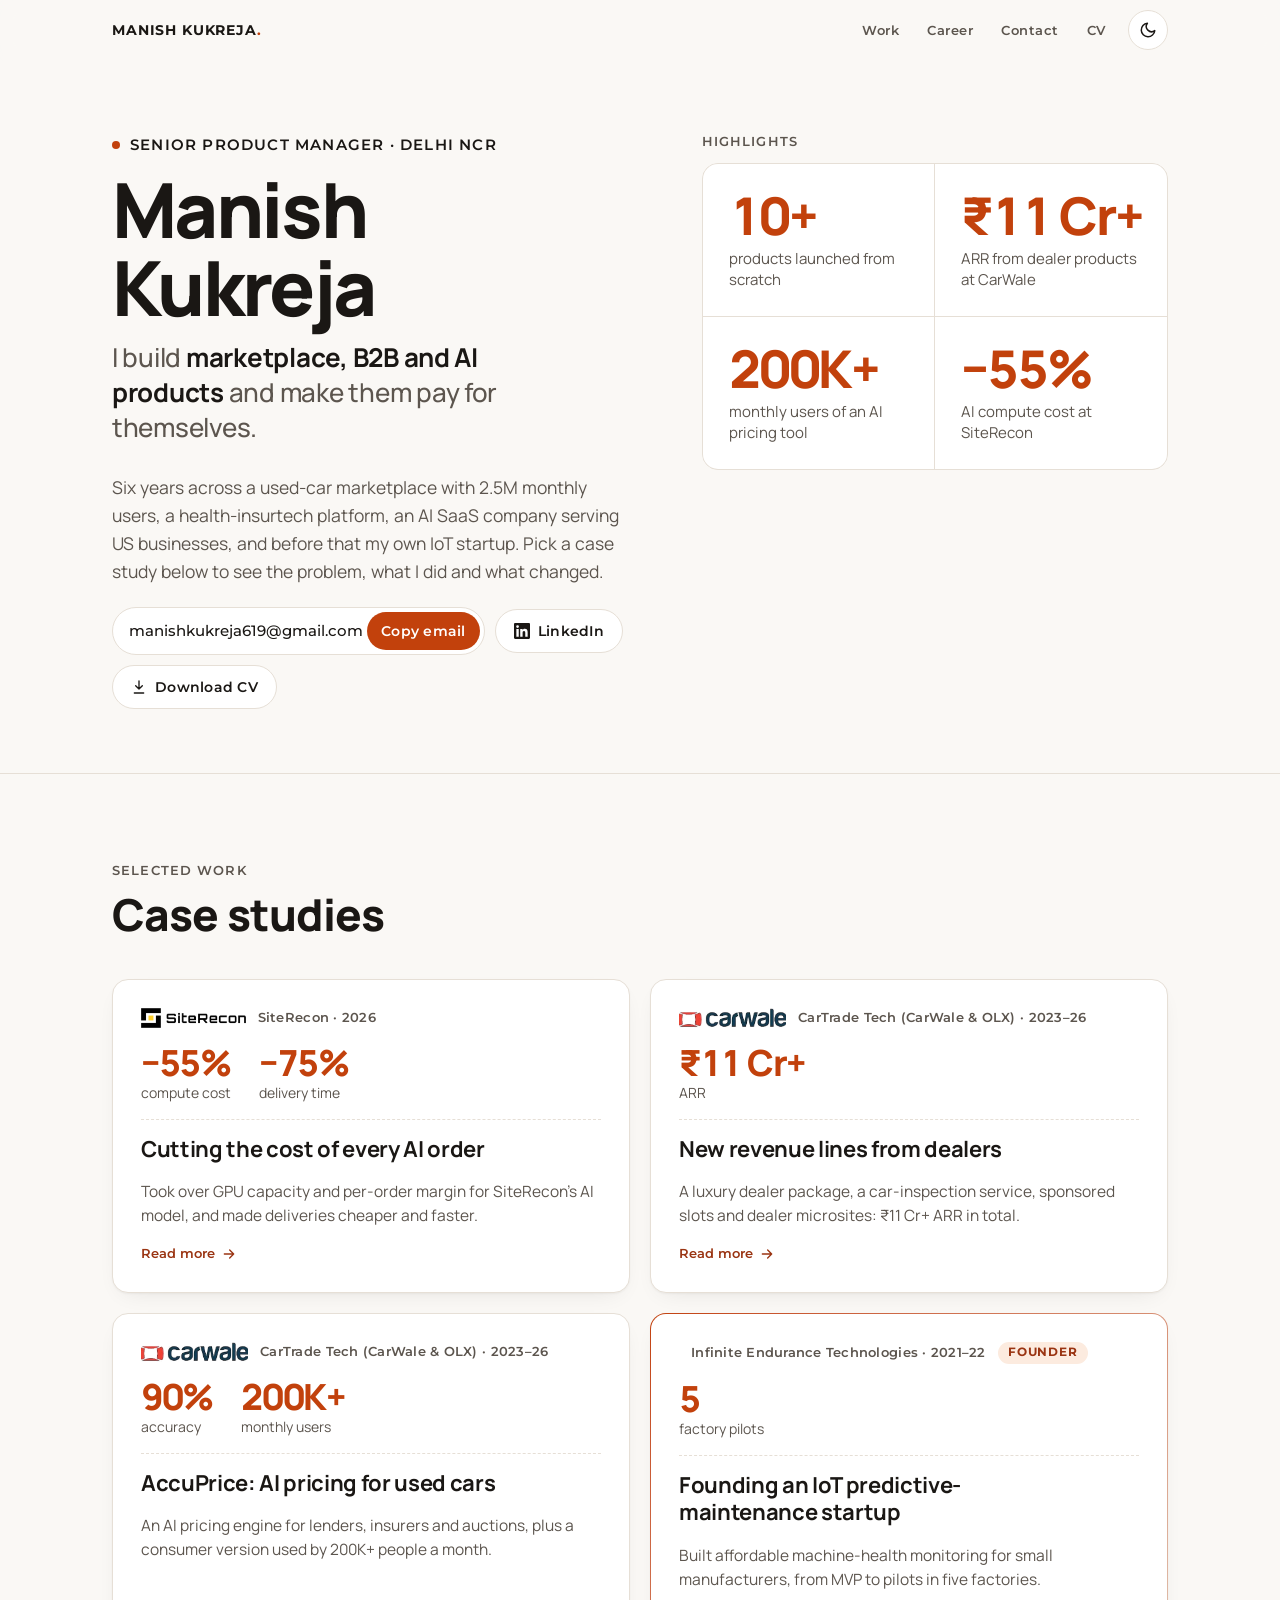
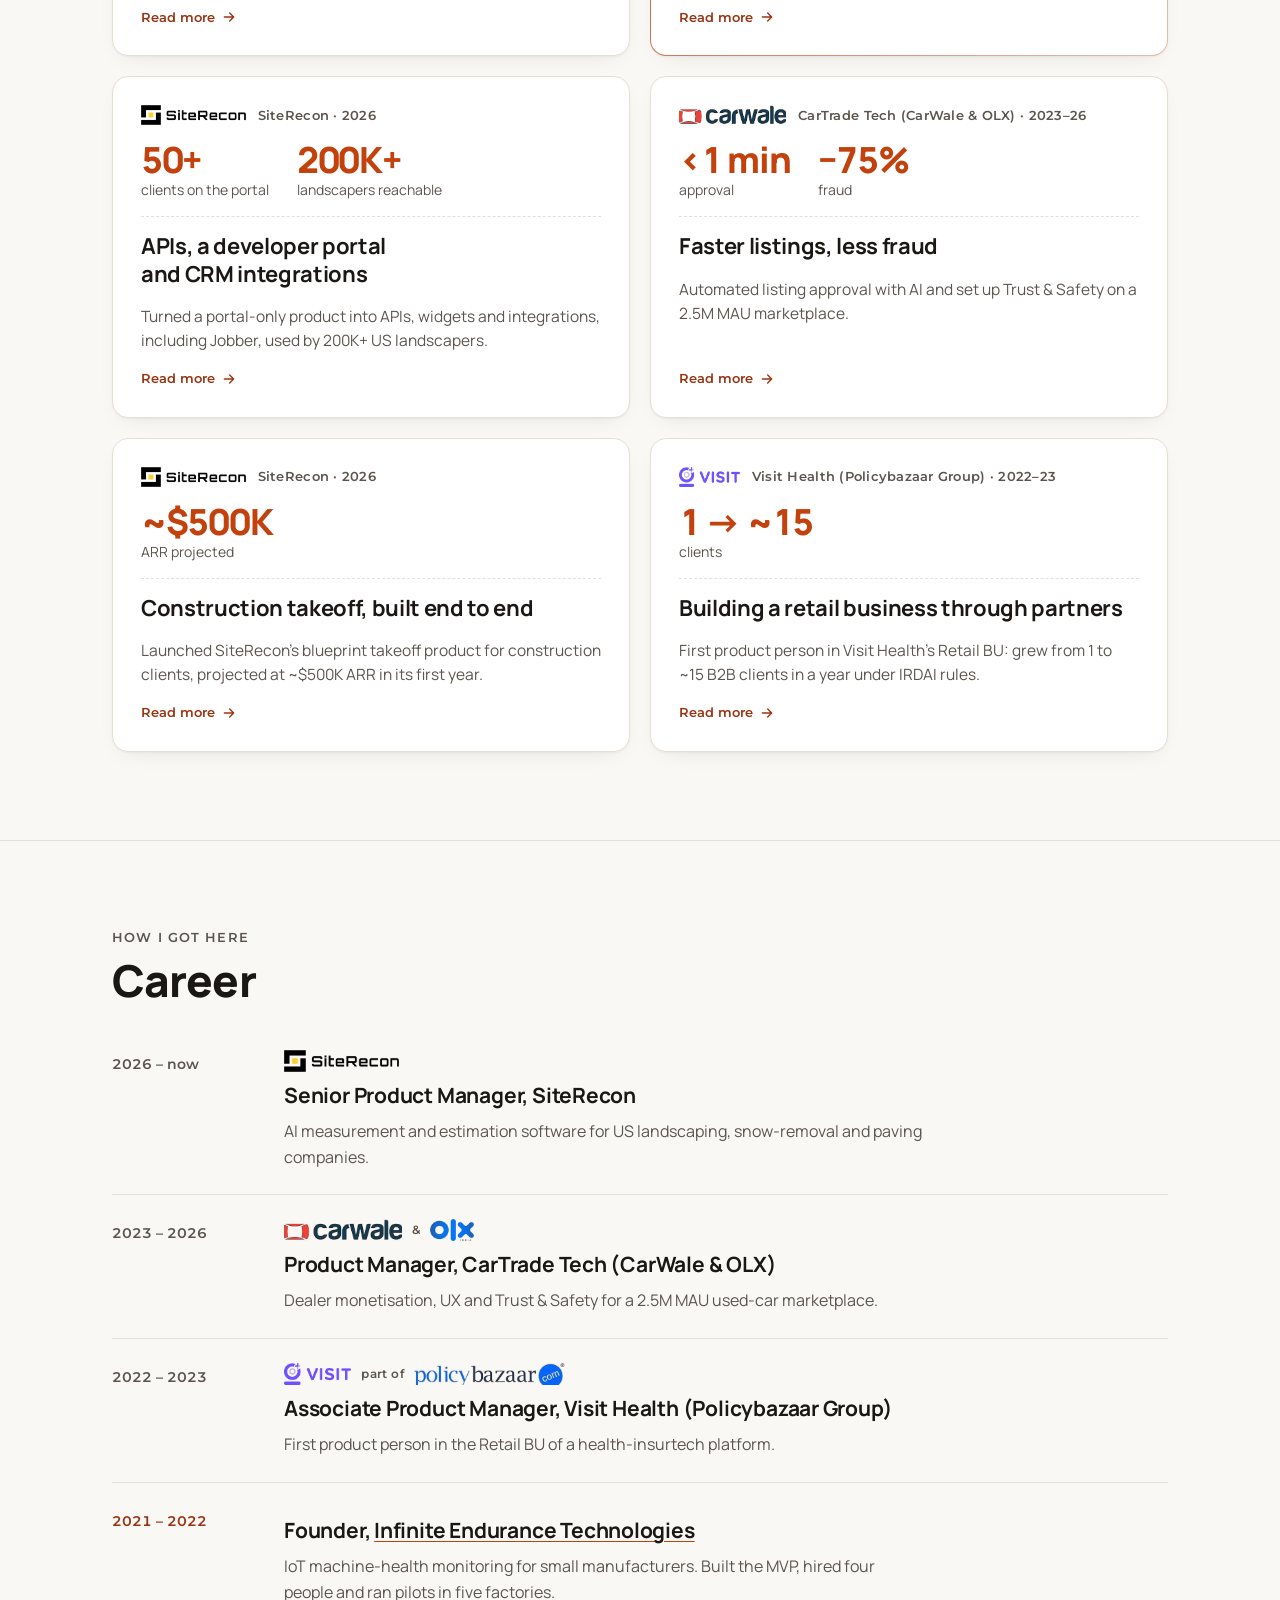
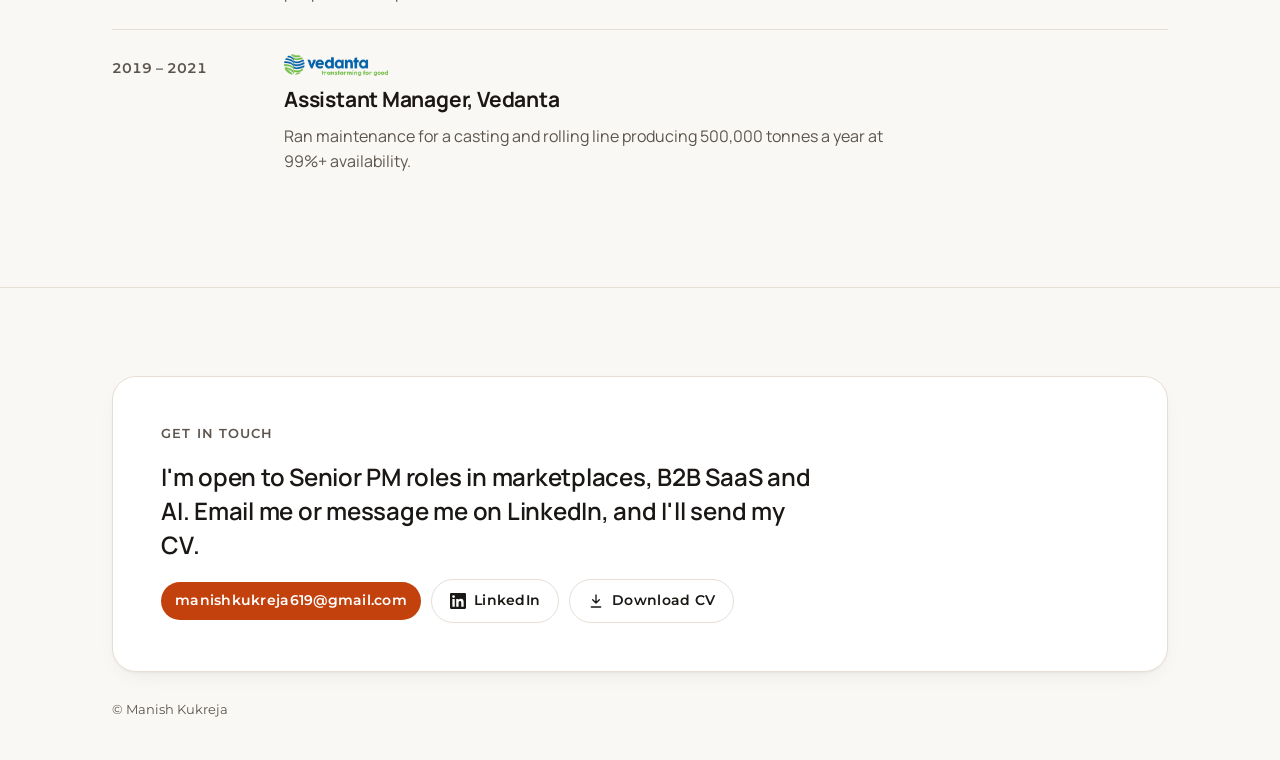
==== commit 7e3a36e6: "Add files via upload" ====
--- a/index.html
+++ b/index.html
@@ -3,18 +3,16 @@
 <head>
 <meta charset="utf-8">
 <meta name="viewport" content="width=device-width, initial-scale=1">
-<title>Manish Kukreja Portfolio</title>
-<meta name="description" content="Senior Product Manager building marketplace, B2B and AI products. Case studies from SiteRecon, CarWale, Visit Health and my own IoT startup.">
-<meta property="og:title" content="Manish Kukreja Portfolio">
-<meta property="og:description" content="Senior Product Manager building marketplace, B2B and AI products. Case studies from SiteRecon, CarWale, Visit Health and my own IoT startup.">
+<title>Manish Kukreja · Senior Product Manager</title>
+<meta name="description" content="Senior Product Manager in Delhi NCR. Case studies across marketplaces, B2B SaaS and AI.">
+<meta property="og:title" content="Manish Kukreja · Senior Product Manager">
+<meta property="og:description" content="Senior Product Manager in Delhi NCR. Case studies across marketplaces, B2B SaaS and AI.">
 <meta property="og:type" content="website">
-<meta name="theme-color" content="#FAF8F5" media="(prefers-color-scheme: light)">
-<meta name="theme-color" content="#131110" media="(prefers-color-scheme: dark)">
-<script>try{var t=localStorage.getItem("theme");if(t==="light"||t==="dark")document.documentElement.setAttribute("data-theme",t)}catch(e){}</script>
 <link rel="preconnect" href="https://fonts.googleapis.com">
 <link rel="preconnect" href="https://fonts.gstatic.com" crossorigin>
 <link rel="stylesheet" href="https://fonts.googleapis.com/css2?family=Manrope:wght@400;500;600;700;800&family=Montserrat:wght@500;600;700&display=swap">
 <link rel="stylesheet" href="style.css">
+<script data-goatcounter="https://manishkukreja.goatcounter.com/count" async src="//gc.zgo.at/count.js"></script>
 </head>
 <body>
 <a class="skip" href="#main">Skip to content</a>
@@ -25,7 +23,8 @@
       <a href="#work">Work</a>
       <a class="hide-sm" href="#career">Career</a>
       <a class="hide-sm" href="#contact">Contact</a>
-      <button class="theme-btn" id="themeBtn" type="button" aria-label="Toggle dark mode"><svg class="i-moon" viewBox="0 0 24 24" fill="none" stroke="currentColor" stroke-width="2" stroke-linecap="round" stroke-linejoin="round" aria-hidden="true"><path d="M21 12.8A9 9 0 1 1 11.2 3a7 7 0 0 0 9.8 9.8z"/></svg><svg class="i-sun" viewBox="0 0 24 24" fill="none" stroke="currentColor" stroke-width="2" stroke-linecap="round" stroke-linejoin="round" aria-hidden="true"><circle cx="12" cy="12" r="4"/><path d="M12 2v2M12 20v2M4.9 4.9l1.4 1.4M17.7 17.7l1.4 1.4M2 12h2M20 12h2M4.9 19.1l1.4-1.4M17.7 6.3l1.4-1.4"/></svg></button>
+      <a href="Manish_Kukreja_CV.pdf" download>CV</a>
+      <button class="theme-btn" id="themeBtn" type="button" aria-label="Toggle dark mode"><svg class="i-moon" viewBox="0 0 24 24" fill="none" stroke="currentColor" stroke-width="2" stroke-linecap="round" stroke-linejoin="round" aria-hidden="true"><path d="M21 12.8A9 9 0 1 1 11.2 3a7 7 0 0 0 9.8 9.8z"></path></svg><svg class="i-sun" viewBox="0 0 24 24" fill="none" stroke="currentColor" stroke-width="2" stroke-linecap="round" stroke-linejoin="round" aria-hidden="true"><circle cx="12" cy="12" r="4"></circle><path d="M12 2v2M12 20v2M4.9 4.9l1.4 1.4M17.7 17.7l1.4 1.4M2 12h2M20 12h2M4.9 19.1l1.4-1.4M17.7 6.3l1.4-1.4"></path></svg></button>
     </nav>
   </div>
 </header>
@@ -35,7 +34,7 @@
     <div class="hero-id">
       <span class="eyebrow">Senior Product Manager · Delhi NCR</span>
       <h1>Manish Kukreja</h1>
-      <p class="role">I build <strong>marketplace, B2B and AI products</strong> from zero to one, and make them pay for themselves.</p>
+      <p class="role">I build <strong>marketplace, B2B and AI products</strong> and make them pay for themselves.</p>
     </div>
     <div class="hero-stats">
       <h2 class="label" style="margin-bottom:12px">Highlights</h2>
@@ -45,7 +44,8 @@
       <p class="intro">Six years across a used-car marketplace with 2.5M monthly users, a health-insurtech platform, an AI SaaS company serving US businesses, and before that my own IoT startup. Pick a case study below to see the problem, what I did and what changed.</p>
       <div class="contact">
         <span class="email-chip"><span class="email" id="email">manishkukreja619@gmail.com</span><button class="btn copy" id="copyBtn" type="button">Copy email</button></span>
-        <a class="btn btn-ghost" href="https://www.linkedin.com/in/manish-kukreja/" target="_blank" rel="noopener"><svg viewBox="0 0 24 24" fill="currentColor" aria-hidden="true"><path d="M20.45 20.45h-3.56v-5.57c0-1.33-.02-3.04-1.85-3.04-1.85 0-2.14 1.45-2.14 2.94v5.67H9.34V9h3.42v1.56h.05c.48-.9 1.64-1.85 3.37-1.85 3.6 0 4.27 2.37 4.27 5.46v6.28zM5.34 7.43a2.06 2.06 0 1 1 0-4.13 2.06 2.06 0 0 1 0 4.13zM7.12 20.45H3.56V9h3.56v11.45zM22.22 0H1.77C.79 0 0 .77 0 1.73v20.54C0 23.23.79 24 1.77 24h20.45c.98 0 1.78-.77 1.78-1.73V1.73C24 .77 23.2 0 22.22 0z"/></svg>LinkedIn</a>
+        <a class="btn btn-ghost" href="https://www.linkedin.com/in/manish-kukreja/" target="_blank" rel="noopener"><svg viewBox="0 0 24 24" fill="currentColor" aria-hidden="true"><path d="M20.45 20.45h-3.56v-5.57c0-1.33-.02-3.04-1.85-3.04-1.85 0-2.14 1.45-2.14 2.94v5.67H9.34V9h3.42v1.56h.05c.48-.9 1.64-1.85 3.37-1.85 3.6 0 4.27 2.37 4.27 5.46v6.28zM5.34 7.43a2.06 2.06 0 1 1 0-4.13 2.06 2.06 0 0 1 0 4.13zM7.12 20.45H3.56V9h3.56v11.45zM22.22 0H1.77C.79 0 0 .77 0 1.73v20.54C0 23.23.79 24 1.77 24h20.45c.98 0 1.78-.77 1.78-1.73V1.73C24 .77 23.2 0 22.22 0z"></path></svg>LinkedIn</a>
+        <a class="btn btn-ghost" href="Manish_Kukreja_CV.pdf" download><svg viewBox="0 0 24 24" fill="none" stroke="currentColor" stroke-width="2" stroke-linecap="round" stroke-linejoin="round" aria-hidden="true"><path d="M12 3v12M7 10l5 5 5-5M5 21h14"></path></svg>Download CV</a>
       </div>
     </div>
   </div>
@@ -56,157 +56,60 @@
     <div class="sec-head"><span class="label">Selected work</span><h2 id="work-h">Case studies</h2></div>
     <div class="grid">
 <a class="card" href="ai-compute.html">
-  <div class="card-cover"><svg class="illus" viewBox="0 0 400 200" preserveAspectRatio="xMidYMid meet" aria-hidden="true" focusable="false">
-<path class="il-line-m" d="M40 60 L110 70 L170 95 L230 120 L300 150 L360 158"/>
-<circle class="il-a" cx="360" cy="158" r="6"/>
-<g transform="translate(150 40)">
-  <g class="il-ink">
-    <rect x="18" y="-10" width="6" height="14" rx="2"/><rect x="38" y="-10" width="6" height="14" rx="2"/><rect x="58" y="-10" width="6" height="14" rx="2"/><rect x="78" y="-10" width="6" height="14" rx="2"/>
-    <rect x="18" y="116" width="6" height="14" rx="2"/><rect x="38" y="116" width="6" height="14" rx="2"/><rect x="58" y="116" width="6" height="14" rx="2"/><rect x="78" y="116" width="6" height="14" rx="2"/>
-    <rect x="-10" y="28" width="14" height="6" rx="2"/><rect x="-10" y="52" width="14" height="6" rx="2"/><rect x="-10" y="76" width="14" height="6" rx="2"/>
-    <rect x="98" y="28" width="14" height="6" rx="2"/><rect x="98" y="52" width="14" height="6" rx="2"/><rect x="98" y="76" width="14" height="6" rx="2"/>
-  </g>
-  <rect class="il-s il-stroke" x="0" y="0" width="102" height="120" rx="14"/>
-  <rect class="il-a" x="22" y="26" width="58" height="58" rx="8"/>
-  <g class="il-s"><rect x="30" y="34" width="18" height="18" rx="3"/><rect x="54" y="34" width="18" height="18" rx="3"/><rect x="30" y="58" width="18" height="18" rx="3"/><rect x="54" y="58" width="18" height="18" rx="3"/></g>
-  <rect class="il-m" x="22" y="96" width="58" height="8" rx="4"/>
-</g>
-<g transform="translate(286 34)"><rect class="il-s il-stroke" width="84" height="40" rx="10"/><text class="il-txt" x="42" y="27" text-anchor="middle">−55%</text></g>
-</svg></div>
-  <div class="card-top"><span class="logos"><span class="logo"><img class="l-l" src="siterecon.png" alt="SiteRecon logo" width="335" height="64"><img class="l-d" src="siterecon-dark.png" alt="SiteRecon logo" width="335" height="64"></span></span><span class="co">SiteRecon · 2026</span></div>
+  <div class="card-top"><span class="logos"><span class="logo"><img src="siterecon.png" alt="SiteRecon logo" width="335" height="64"></span></span><span class="co">SiteRecon · 2026</span></div>
   <div class="metrics"><div class="metric"><b>−55%</b><span>compute cost</span></div><div class="metric"><b>−75%</b><span>delivery time</span></div></div>
   <h3>Cutting the cost of every AI order</h3>
   <p>Took over GPU capacity and per-order margin for SiteRecon&#x27;s AI model, and made deliveries cheaper and faster.</p>
-  <span class="more">Read more <svg viewBox="0 0 24 24" fill="none" stroke="currentColor" stroke-width="2" stroke-linecap="round" stroke-linejoin="round" aria-hidden="true"><path d="M5 12h14M13 6l6 6-6 6"/></svg></span>
+  <span class="more">Read more <svg viewBox="0 0 24 24" fill="none" stroke="currentColor" stroke-width="2" stroke-linecap="round" stroke-linejoin="round" aria-hidden="true"><path d="M5 12h14M13 6l6 6-6 6"></path></svg></span>
 </a>
 <a class="card" href="dealer-monetisation.html">
-  <div class="card-cover"><svg class="illus" viewBox="0 0 400 200" preserveAspectRatio="xMidYMid meet" aria-hidden="true" focusable="false">
-<path class="il-road" d="M30 168H370"/>
-<g transform="translate(46 50)">
-  <path class="il-ink" d="M0 30 L80 0 L160 30 V118 H0Z"/>
-  <rect class="il-a" x="0" y="26" width="160" height="12"/>
-  <rect class="il-s" x="18" y="52" width="124" height="66" rx="4"/>
-  <path class="il-ink" d="M40 104 C40 96 46 94 52 93 L62 84 C64 82 67 81 70 81 H92 C96 81 99 83 101 86 L108 93 C116 94 120 97 120 104 V110 H40Z"/>
-</g>
-<g transform="translate(240 40)" class="il-a">
-  <rect x="0" y="86" width="26" height="42" rx="4"/><rect x="38" y="60" width="26" height="68" rx="4"/><rect x="76" y="28" width="26" height="100" rx="4"/>
-</g>
-<path class="il-line-a" d="M240 96 L290 70 L330 40"/>
-<g transform="translate(350 40)"><circle class="il-ink" r="24"/><text class="il-txt-inv" x="0" y="8" text-anchor="middle">₹</text></g>
-</svg></div>
-  <div class="card-top"><span class="logos"><span class="logo"><img class="l-l" src="carwale.png" alt="CarWale logo" width="343" height="64"><img class="l-d" src="carwale-dark.png" alt="CarWale logo" width="343" height="64"></span></span><span class="co">CarTrade Tech (CarWale &amp; OLX) · 2023–26</span></div>
+  <div class="card-top"><span class="logos"><span class="logo"><img src="carwale.png" alt="CarWale logo" width="343" height="64"></span></span><span class="co">CarTrade Tech (CarWale &amp; OLX) · 2023–26</span></div>
   <div class="metrics"><div class="metric"><b>₹11 Cr+</b><span>ARR</span></div></div>
   <h3>New revenue lines from dealers</h3>
   <p>A luxury dealer package, a car-inspection service, sponsored slots and dealer microsites: ₹11 Cr+ ARR in total.</p>
-  <span class="more">Read more <svg viewBox="0 0 24 24" fill="none" stroke="currentColor" stroke-width="2" stroke-linecap="round" stroke-linejoin="round" aria-hidden="true"><path d="M5 12h14M13 6l6 6-6 6"/></svg></span>
+  <span class="more">Read more <svg viewBox="0 0 24 24" fill="none" stroke="currentColor" stroke-width="2" stroke-linecap="round" stroke-linejoin="round" aria-hidden="true"><path d="M5 12h14M13 6l6 6-6 6"></path></svg></span>
 </a>
 <a class="card" href="accuprice.html">
-  <div class="card-cover"><svg class="illus" viewBox="0 0 400 200" preserveAspectRatio="xMidYMid meet" aria-hidden="true" focusable="false">
-<path class="il-road" d="M30 160H370"/>
-<g transform="translate(70 70)">
-  <path class="il-ink" d="M20 62 C20 44 32 40 48 38 L78 12 C84 6 92 4 100 4 H160 C170 4 178 8 184 16 L204 38 C224 40 236 46 236 62 V76 H20Z"/>
-  <path class="il-s" d="M86 34 L104 16 H140 V34Z"/><path class="il-s" d="M150 16 H164 C170 16 174 18 178 24 L186 34 H150Z"/>
-  <circle class="il-ink" cx="64" cy="80" r="20"/><circle class="il-s" cx="64" cy="80" r="8"/>
-  <circle class="il-ink" cx="192" cy="80" r="20"/><circle class="il-s" cx="192" cy="80" r="8"/>
-</g>
-<g transform="translate(262 22) rotate(12)">
-  <path class="il-a" d="M0 18 L18 0 H96 V48 H18Z"/><circle class="il-bg" cx="18" cy="24" r="6"/>
-  <text class="il-txt-inv" x="58" y="31" text-anchor="middle">₹ ✓</text>
-</g>
-<path class="il-line-a" d="M268 48 C250 60 236 64 222 74" stroke-dasharray="4 5"/>
-</svg></div>
-  <div class="card-top"><span class="logos"><span class="logo"><img class="l-l" src="carwale.png" alt="CarWale logo" width="343" height="64"><img class="l-d" src="carwale-dark.png" alt="CarWale logo" width="343" height="64"></span></span><span class="co">CarTrade Tech (CarWale &amp; OLX) · 2023–26</span></div>
+  <div class="card-top"><span class="logos"><span class="logo"><img src="carwale.png" alt="CarWale logo" width="343" height="64"></span></span><span class="co">CarTrade Tech (CarWale &amp; OLX) · 2023–26</span></div>
   <div class="metrics"><div class="metric"><b>90%</b><span>accuracy</span></div><div class="metric"><b>200K+</b><span>monthly users</span></div></div>
   <h3>AccuPrice: AI pricing for used cars</h3>
   <p>An AI pricing engine for lenders, insurers and auctions, plus a consumer version used by 200K+ people a month.</p>
-  <span class="more">Read more <svg viewBox="0 0 24 24" fill="none" stroke="currentColor" stroke-width="2" stroke-linecap="round" stroke-linejoin="round" aria-hidden="true"><path d="M5 12h14M13 6l6 6-6 6"/></svg></span>
+  <span class="more">Read more <svg viewBox="0 0 24 24" fill="none" stroke="currentColor" stroke-width="2" stroke-linecap="round" stroke-linejoin="round" aria-hidden="true"><path d="M5 12h14M13 6l6 6-6 6"></path></svg></span>
 </a>
 <a class="card founder" href="iot-startup.html">
-  <div class="card-cover"><svg class="illus" viewBox="0 0 400 200" preserveAspectRatio="xMidYMid meet" aria-hidden="true" focusable="false">
-<g transform="translate(120 104)">
-  <g class="il-ink"><rect x="-9" y="-62" width="18" height="22" rx="3" transform="rotate(0)"/><rect x="-9" y="-62" width="18" height="22" rx="3" transform="rotate(45)"/><rect x="-9" y="-62" width="18" height="22" rx="3" transform="rotate(90)"/><rect x="-9" y="-62" width="18" height="22" rx="3" transform="rotate(135)"/><rect x="-9" y="-62" width="18" height="22" rx="3" transform="rotate(180)"/><rect x="-9" y="-62" width="18" height="22" rx="3" transform="rotate(225)"/><rect x="-9" y="-62" width="18" height="22" rx="3" transform="rotate(270)"/><rect x="-9" y="-62" width="18" height="22" rx="3" transform="rotate(315)"/></g>
-  <circle class="il-ink" r="46"/><circle class="il-bg" r="18"/>
-  <g class="il-wave"><path d="M54 -46 A70 70 0 0 1 54 46" transform="translate(6 0)"/><path d="M68 -60 A90 90 0 0 1 68 60" transform="translate(10 0)"/></g>
-</g>
-<g transform="translate(246 46)"><rect class="il-s il-stroke" width="124" height="108" rx="12"/>
-  <path class="il-m-line" d="M20 70 A42 42 0 0 1 104 70"/><path class="il-a-line" d="M20 70 A42 42 0 0 1 82 34"/>
-  <path class="il-hand" d="M62 70 L84 44"/><circle class="il-a" cx="62" cy="70" r="5"/>
-  <g class="il-a"><rect x="20" y="84" width="14" height="10" rx="2"/><rect x="40" y="80" width="14" height="14" rx="2"/><rect x="60" y="76" width="14" height="18" rx="2"/></g>
-  <rect class="il-m" x="80" y="86" width="24" height="8" rx="4"/>
-</g>
-</svg></div>
-  <div class="card-top"><span class="logos"><span class="logo sq"><img class="l-l" src="ie.png" alt="Infinite Endurance Technologies logo" width="64" height="64"><img class="l-d" src="ie-dark.png" alt="Infinite Endurance Technologies logo" width="64" height="64"></span></span><span class="co">Infinite Endurance Technologies · 2021–22</span><span class="badge">Founder</span><span class="badge">Incubated</span></div>
+  <div class="card-top"><span class="logos"><span class="logo sq"><img src="https://static.wixstatic.com/media/304369_1f39b2f656364df482789be907f888b7~mv2.png/v1/fill/w_130,h_126,al_c,q_85,usm_0.66_1.00_0.01,enc_avif,quality_auto/iNFINITE%20ENDURANCE%20(9)%20(6).png" onerror="this.parentNode.style.display='none'" alt="Infinite Endurance Technologies logo" width="64" height="64"></span></span><span class="co">Infinite Endurance Technologies · 2021–22</span><span class="badge">Founder</span></div>
   <div class="metrics"><div class="metric"><b>5</b><span>factory pilots</span></div></div>
   <h3>Founding an IoT predictive-maintenance startup</h3>
   <p>Built affordable machine-health monitoring for small manufacturers, from MVP to pilots in five factories.</p>
-  <span class="more">Read more <svg viewBox="0 0 24 24" fill="none" stroke="currentColor" stroke-width="2" stroke-linecap="round" stroke-linejoin="round" aria-hidden="true"><path d="M5 12h14M13 6l6 6-6 6"/></svg></span>
+  <span class="more">Read more <svg viewBox="0 0 24 24" fill="none" stroke="currentColor" stroke-width="2" stroke-linecap="round" stroke-linejoin="round" aria-hidden="true"><path d="M5 12h14M13 6l6 6-6 6"></path></svg></span>
 </a>
 <a class="card" href="apis-integrations.html">
-  <div class="card-cover"><svg class="illus" viewBox="0 0 400 200" preserveAspectRatio="xMidYMid meet" aria-hidden="true" focusable="false">
-<g class="il-line-a"><path d="M200 100 L80 50"/><path d="M200 100 L80 150"/><path d="M200 100 L320 50"/><path d="M200 100 L320 150"/></g>
-<g transform="translate(150 62)"><rect class="il-ink" width="100" height="76" rx="14"/>
-  <text class="il-code" x="50" y="48" text-anchor="middle">{ }</text></g>
-<g class="il-s il-stroke"><rect x="44" y="30" width="72" height="40" rx="10"/><rect x="44" y="130" width="72" height="40" rx="10"/><rect x="284" y="30" width="72" height="40" rx="10"/><rect x="284" y="130" width="72" height="40" rx="10"/></g>
-<g class="il-a"><circle cx="62" cy="50" r="7"/><circle cx="302" cy="150" r="7"/></g>
-<g class="il-m"><rect x="74" y="46" width="30" height="8" rx="4"/><rect x="314" y="146" width="30" height="8" rx="4"/><rect x="58" y="146" width="44" height="8" rx="4"/><rect x="298" y="46" width="44" height="8" rx="4"/></g>
-</svg></div>
-  <div class="card-top"><span class="logos"><span class="logo"><img class="l-l" src="siterecon.png" alt="SiteRecon logo" width="335" height="64"><img class="l-d" src="siterecon-dark.png" alt="SiteRecon logo" width="335" height="64"></span></span><span class="co">SiteRecon · 2026</span></div>
+  <div class="card-top"><span class="logos"><span class="logo"><img src="siterecon.png" alt="SiteRecon logo" width="335" height="64"></span></span><span class="co">SiteRecon · 2026</span></div>
   <div class="metrics"><div class="metric"><b>50+</b><span>clients on the portal</span></div><div class="metric"><b>200K+</b><span>landscapers reachable</span></div></div>
   <h3>APIs, a developer portal and CRM integrations</h3>
   <p>Turned a portal-only product into APIs, widgets and integrations, including Jobber, used by 200K+ US landscapers.</p>
-  <span class="more">Read more <svg viewBox="0 0 24 24" fill="none" stroke="currentColor" stroke-width="2" stroke-linecap="round" stroke-linejoin="round" aria-hidden="true"><path d="M5 12h14M13 6l6 6-6 6"/></svg></span>
+  <span class="more">Read more <svg viewBox="0 0 24 24" fill="none" stroke="currentColor" stroke-width="2" stroke-linecap="round" stroke-linejoin="round" aria-hidden="true"><path d="M5 12h14M13 6l6 6-6 6"></path></svg></span>
 </a>
 <a class="card" href="trust-safety.html">
-  <div class="card-cover"><svg class="illus" viewBox="0 0 400 200" preserveAspectRatio="xMidYMid meet" aria-hidden="true" focusable="false">
-<g transform="translate(56 36)"><rect class="il-s il-stroke" width="150" height="128" rx="12"/>
-  <rect class="il-m" x="14" y="14" width="122" height="62" rx="8"/>
-  <path class="il-ink" d="M40 62 C40 54 46 52 52 51 L62 42 C64 40 67 39 70 39 H90 C94 39 97 41 99 44 L106 51 C114 52 118 55 118 62 V66 H40Z"/>
-  <rect class="il-ink" x="14" y="88" width="90" height="9" rx="4"/><rect class="il-m" x="14" y="104" width="60" height="8" rx="4"/></g>
-<g transform="translate(220 40)">
-  <path class="il-a" d="M50 0 L100 18 V58 C100 92 78 112 50 122 C22 112 0 92 0 58 V18Z"/>
-  <path class="il-check" d="M28 60 L44 76 L74 44"/></g>
-<g transform="translate(330 120)"><circle class="il-s il-stroke" r="30"/><path class="il-hand" d="M0 0V-18M0 0L12 8"/><circle class="il-a" r="4"/></g>
-</svg></div>
-  <div class="card-top"><span class="logos"><span class="logo"><img class="l-l" src="carwale.png" alt="CarWale logo" width="343" height="64"><img class="l-d" src="carwale-dark.png" alt="CarWale logo" width="343" height="64"></span></span><span class="co">CarTrade Tech (CarWale &amp; OLX) · 2023–26</span></div>
+  <div class="card-top"><span class="logos"><span class="logo"><img src="carwale.png" alt="CarWale logo" width="343" height="64"></span></span><span class="co">CarTrade Tech (CarWale &amp; OLX) · 2023–26</span></div>
   <div class="metrics"><div class="metric"><b>&lt;1 min</b><span>approval</span></div><div class="metric"><b>−75%</b><span>fraud</span></div></div>
   <h3>Faster listings, less fraud</h3>
   <p>Automated listing approval with AI and set up Trust &amp; Safety on a 2.5M MAU marketplace.</p>
-  <span class="more">Read more <svg viewBox="0 0 24 24" fill="none" stroke="currentColor" stroke-width="2" stroke-linecap="round" stroke-linejoin="round" aria-hidden="true"><path d="M5 12h14M13 6l6 6-6 6"/></svg></span>
+  <span class="more">Read more <svg viewBox="0 0 24 24" fill="none" stroke="currentColor" stroke-width="2" stroke-linecap="round" stroke-linejoin="round" aria-hidden="true"><path d="M5 12h14M13 6l6 6-6 6"></path></svg></span>
 </a>
 <a class="card" href="construction-takeoff.html">
-  <div class="card-cover"><svg class="illus" viewBox="0 0 400 200" preserveAspectRatio="xMidYMid meet" aria-hidden="true" focusable="false">
-<g transform="translate(70 28)">
-  <rect class="il-s il-stroke" width="260" height="144" rx="6"/>
-  <g class="il-plan"><path d="M20 20H240V124H20Z"/><path d="M120 20V80H20"/><path d="M120 80H240"/><path d="M180 80V124"/><path d="M120 80V124"/></g>
-  <rect class="il-a-soft" x="20" y="20" width="100" height="60"/>
-  <rect class="il-a-soft" x="180" y="80" width="60" height="44"/>
-  <g class="il-dim"><path d="M20 10H120"/><path d="M20 6V14M120 6V14"/><path d="M250 20V124"/><path d="M246 20H254M246 124H254"/></g>
-  <circle class="il-a" cx="20" cy="20" r="5"/><circle class="il-a" cx="120" cy="80" r="5"/><circle class="il-a" cx="240" cy="124" r="5"/>
-</g>
-<g transform="translate(300 128) rotate(-30)"><rect class="il-a" width="90" height="22" rx="4"/>
-  <g class="il-s-line"><path d="M12 0V9M24 0V6M36 0V9M48 0V6M60 0V9M72 0V6"/></g></g>
-</svg></div>
-  <div class="card-top"><span class="logos"><span class="logo"><img class="l-l" src="siterecon.png" alt="SiteRecon logo" width="335" height="64"><img class="l-d" src="siterecon-dark.png" alt="SiteRecon logo" width="335" height="64"></span></span><span class="co">SiteRecon · 2026</span></div>
+  <div class="card-top"><span class="logos"><span class="logo"><img src="siterecon.png" alt="SiteRecon logo" width="335" height="64"></span></span><span class="co">SiteRecon · 2026</span></div>
   <div class="metrics"><div class="metric"><b>~$500K</b><span>ARR projected</span></div></div>
   <h3>Construction takeoff, built end to end</h3>
   <p>Launched SiteRecon&#x27;s blueprint takeoff product for construction clients, projected at ~$500K ARR in its first year.</p>
-  <span class="more">Read more <svg viewBox="0 0 24 24" fill="none" stroke="currentColor" stroke-width="2" stroke-linecap="round" stroke-linejoin="round" aria-hidden="true"><path d="M5 12h14M13 6l6 6-6 6"/></svg></span>
+  <span class="more">Read more <svg viewBox="0 0 24 24" fill="none" stroke="currentColor" stroke-width="2" stroke-linecap="round" stroke-linejoin="round" aria-hidden="true"><path d="M5 12h14M13 6l6 6-6 6"></path></svg></span>
 </a>
 <a class="card" href="visit-health.html">
-  <div class="card-cover"><svg class="illus" viewBox="0 0 400 200" preserveAspectRatio="xMidYMid meet" aria-hidden="true" focusable="false">
-<g class="il-line-a"><path d="M200 100 L80 54"/><path d="M200 100 L80 148"/><path d="M200 100 L320 54"/><path d="M200 100 L320 148"/></g>
-<g transform="translate(160 22)"><rect class="il-ink" width="80" height="156" rx="16"/><rect class="il-s" x="8" y="14" width="64" height="124" rx="8"/>
-  <path class="il-a" d="M40 92 C20 78 16 66 22 58 C28 50 38 52 40 60 C42 52 52 50 58 58 C64 66 60 78 40 92Z"/>
-  <path class="il-pulse" d="M14 112 H30 L35 102 L42 122 L48 112 H66"/></g>
-<g class="il-s il-stroke"><rect x="40" y="34" width="70" height="40" rx="10"/><rect x="40" y="128" width="70" height="40" rx="10"/><rect x="290" y="34" width="70" height="40" rx="10"/><rect x="290" y="128" width="70" height="40" rx="10"/></g>
-<g class="il-a"><circle cx="58" cy="54" r="7"/><circle cx="58" cy="148" r="7"/><circle cx="308" cy="54" r="7"/><circle cx="308" cy="148" r="7"/></g>
-<g class="il-m"><rect x="70" y="50" width="28" height="8" rx="4"/><rect x="70" y="144" width="28" height="8" rx="4"/><rect x="320" y="50" width="28" height="8" rx="4"/><rect x="320" y="144" width="28" height="8" rx="4"/></g>
-</svg></div>
-  <div class="card-top"><span class="logos"><span class="logo"><img class="l-l" src="visit.png" alt="Visit Health logo" width="195" height="64"><img class="l-d" src="visit-dark.png" alt="Visit Health logo" width="195" height="64"></span></span><span class="co">Visit Health (Policybazaar Group) · 2022–23</span></div>
+  <div class="card-top"><span class="logos"><span class="logo"><img src="visit.png" alt="Visit Health logo" width="195" height="64"></span></span><span class="co">Visit Health (Policybazaar Group) · 2022–23</span></div>
   <div class="metrics"><div class="metric"><b>1 → ~15</b><span>clients</span></div></div>
   <h3>Building a retail business through partners</h3>
   <p>First product person in Visit Health&#x27;s Retail BU: grew from 1 to ~15 B2B clients in a year under IRDAI rules.</p>
-  <span class="more">Read more <svg viewBox="0 0 24 24" fill="none" stroke="currentColor" stroke-width="2" stroke-linecap="round" stroke-linejoin="round" aria-hidden="true"><path d="M5 12h14M13 6l6 6-6 6"/></svg></span>
+  <span class="more">Read more <svg viewBox="0 0 24 24" fill="none" stroke="currentColor" stroke-width="2" stroke-linecap="round" stroke-linejoin="round" aria-hidden="true"><path d="M5 12h14M13 6l6 6-6 6"></path></svg></span>
 </a>
     </div>
   </div>
@@ -216,11 +119,11 @@
   <div class="wrap">
     <div class="sec-head"><span class="label">How I got here</span><h2 id="career-h">Career</h2></div>
     <ol class="path">
-<li><span class="when">2026 – now</span><div class="what"><span class="logos"><span class="logo"><img class="l-l" src="siterecon.png" alt="SiteRecon logo" width="335" height="64"><img class="l-d" src="siterecon-dark.png" alt="SiteRecon logo" width="335" height="64"></span></span><h3>Senior Product Manager, SiteRecon</h3><p>AI measurement and estimation software for US landscaping, snow-removal and paving companies.</p></div></li>
-<li><span class="when">2023 – 2026</span><div class="what"><span class="logos logo-pair"><span class="logo"><img class="l-l" src="carwale.png" alt="CarWale logo" width="343" height="64"><img class="l-d" src="carwale-dark.png" alt="CarWale logo" width="343" height="64"></span><span class="joiner" aria-hidden="true">&amp;</span><span class="logo"><img class="l-l" src="olx.png" alt="OLX logo" width="126" height="64"><img class="l-d" src="olx-dark.png" alt="OLX logo" width="126" height="64"></span></span><h3>Product Manager, CarTrade Tech (CarWale &amp; OLX)</h3><p>Dealer monetisation, UX and Trust &amp; Safety for a 2.5M MAU used-car marketplace.</p><div class="awards"><span class="award"><svg viewBox="0 0 24 24" fill="none" stroke="currentColor" stroke-width="2" stroke-linecap="round" stroke-linejoin="round" aria-hidden="true"><path d="M8 21h8M12 17v4M7 4h10v5a5 5 0 0 1-10 0V4z"/><path d="M17 5h3v2a3 3 0 0 1-3 3M7 5H4v2a3 3 0 0 0 3 3"/></svg>High Flier Award (May 2024)</span><span class="award"><svg viewBox="0 0 24 24" fill="none" stroke="currentColor" stroke-width="2" stroke-linecap="round" stroke-linejoin="round" aria-hidden="true"><path d="M8 21h8M12 17v4M7 4h10v5a5 5 0 0 1-10 0V4z"/><path d="M17 5h3v2a3 3 0 0 1-3 3M7 5H4v2a3 3 0 0 0 3 3"/></svg>Best Performer Award (FY24-25)</span></div></div></li>
-<li><span class="when">2022 – 2023</span><div class="what"><span class="logos logo-pair"><span class="logo"><img class="l-l" src="visit.png" alt="Visit Health logo" width="195" height="64"><img class="l-d" src="visit-dark.png" alt="Visit Health logo" width="195" height="64"></span><span class="joiner" aria-hidden="true">part of</span><span class="logo"><img class="l-l" src="policybazaar.png" alt="Policybazaar logo" width="437" height="64"><img class="l-d" src="policybazaar-dark.png" alt="Policybazaar logo" width="437" height="64"></span></span><h3>Associate Product Manager, Visit Health (Policybazaar Group)</h3><p>First product person in the Retail BU of a health-insurtech platform.</p><div class="awards"><span class="award"><svg viewBox="0 0 24 24" fill="none" stroke="currentColor" stroke-width="2" stroke-linecap="round" stroke-linejoin="round" aria-hidden="true"><path d="M8 21h8M12 17v4M7 4h10v5a5 5 0 0 1-10 0V4z"/><path d="M17 5h3v2a3 3 0 0 1-3 3M7 5H4v2a3 3 0 0 0 3 3"/></svg>Round of Applause Award (FY22-23)</span></div></div></li>
-<li class="is-founder"><span class="when">2021 – 2022</span><div class="what"><span class="logos"><span class="logo sq"><img class="l-l" src="ie.png" alt="Infinite Endurance Technologies logo" width="64" height="64"><img class="l-d" src="ie-dark.png" alt="Infinite Endurance Technologies logo" width="64" height="64"></span></span><h3>Founder, <a href="https://www.infiniteendurancetech.com/" target="_blank" rel="noopener">Infinite Endurance Technologies</a></h3><p>IoT machine-health monitoring for small manufacturers. Built the MVP, hired four people and ran pilots in five factories.</p><div class="awards"><span class="badge">Founder</span><span class="badge">Incubated startup</span></div></div></li>
-<li><span class="when">2019 – 2021</span><div class="what"><span class="logos"><span class="logo"><img class="l-l" src="vedanta.png" alt="Vedanta logo" width="303" height="64"><img class="l-d" src="vedanta-dark.png" alt="Vedanta logo" width="303" height="64"></span></span><h3>Assistant Manager, Vedanta</h3><p>Ran maintenance for a casting and rolling line producing 500,000 tonnes a year at 99%+ availability.</p></div></li>
+<li><span class="when">2026 – now</span><div class="what"><span class="logos"><span class="logo"><img src="siterecon.png" alt="SiteRecon logo" width="335" height="64"></span></span><h3>Senior Product Manager, SiteRecon</h3><p>AI measurement and estimation software for US landscaping, snow-removal and paving companies.</p></div></li>
+<li><span class="when">2023 – 2026</span><div class="what"><span class="logos logo-pair"><span class="logo"><img src="carwale.png" alt="CarWale logo" width="343" height="64"></span><span class="joiner" aria-hidden="true">&amp;</span><span class="logo"><img src="olx.png" alt="OLX logo" width="126" height="64"></span></span><h3>Product Manager, CarTrade Tech (CarWale &amp; OLX)</h3><p>Dealer monetisation, UX and Trust &amp; Safety for a 2.5M MAU used-car marketplace.</p></div></li>
+<li><span class="when">2022 – 2023</span><div class="what"><span class="logos logo-pair"><span class="logo"><img src="visit.png" alt="Visit Health logo" width="195" height="64"></span><span class="joiner" aria-hidden="true">part of</span><span class="logo"><img src="policybazaar.png" alt="Policybazaar logo" width="437" height="64"></span></span><h3>Associate Product Manager, Visit Health (Policybazaar Group)</h3><p>First product person in the Retail BU of a health-insurtech platform.</p></div></li>
+<li class="is-founder"><span class="when">2021 – 2022</span><div class="what"><span class="logos"><span class="logo sq"><img src="https://static.wixstatic.com/media/304369_1f39b2f656364df482789be907f888b7~mv2.png/v1/fill/w_130,h_126,al_c,q_85,usm_0.66_1.00_0.01,enc_avif,quality_auto/iNFINITE%20ENDURANCE%20(9)%20(6).png" onerror="this.parentNode.style.display='none'" alt="Infinite Endurance Technologies logo" width="64" height="64"></span></span><h3>Founder, <a href="https://www.infiniteendurancetech.com/" target="_blank" rel="noopener">Infinite Endurance Technologies</a></h3><p>IoT machine-health monitoring for small manufacturers. Built the MVP, hired four people and ran pilots in five factories.</p></div></li>
+<li><span class="when">2019 – 2021</span><div class="what"><span class="logos"><span class="logo"><img src="vedanta.png" alt="Vedanta logo" width="303" height="64"></span></span><h3>Assistant Manager, Vedanta</h3><p>Ran maintenance for a casting and rolling line producing 500,000 tonnes a year at 99%+ availability.</p></div></li>
     </ol>
   </div>
 </section>
@@ -233,29 +136,20 @@
       <p>I'm open to Senior PM roles in marketplaces, B2B SaaS and AI. Email me or message me on LinkedIn, and I'll send my CV.</p>
       <div class="contact">
         <a class="btn copy" href="mailto:manishkukreja619@gmail.com">manishkukreja619@gmail.com</a>
-        <a class="btn btn-ghost" href="https://www.linkedin.com/in/manish-kukreja/" target="_blank" rel="noopener"><svg viewBox="0 0 24 24" fill="currentColor" aria-hidden="true"><path d="M20.45 20.45h-3.56v-5.57c0-1.33-.02-3.04-1.85-3.04-1.85 0-2.14 1.45-2.14 2.94v5.67H9.34V9h3.42v1.56h.05c.48-.9 1.64-1.85 3.37-1.85 3.6 0 4.27 2.37 4.27 5.46v6.28zM5.34 7.43a2.06 2.06 0 1 1 0-4.13 2.06 2.06 0 0 1 0 4.13zM7.12 20.45H3.56V9h3.56v11.45zM22.22 0H1.77C.79 0 0 .77 0 1.73v20.54C0 23.23.79 24 1.77 24h20.45c.98 0 1.78-.77 1.78-1.73V1.73C24 .77 23.2 0 22.22 0z"/></svg>LinkedIn</a>
+        <a class="btn btn-ghost" href="https://www.linkedin.com/in/manish-kukreja/" target="_blank" rel="noopener"><svg viewBox="0 0 24 24" fill="currentColor" aria-hidden="true"><path d="M20.45 20.45h-3.56v-5.57c0-1.33-.02-3.04-1.85-3.04-1.85 0-2.14 1.45-2.14 2.94v5.67H9.34V9h3.42v1.56h.05c.48-.9 1.64-1.85 3.37-1.85 3.6 0 4.27 2.37 4.27 5.46v6.28zM5.34 7.43a2.06 2.06 0 1 1 0-4.13 2.06 2.06 0 0 1 0 4.13zM7.12 20.45H3.56V9h3.56v11.45zM22.22 0H1.77C.79 0 0 .77 0 1.73v20.54C0 23.23.79 24 1.77 24h20.45c.98 0 1.78-.77 1.78-1.73V1.73C24 .77 23.2 0 22.22 0z"></path></svg>LinkedIn</a>
+        <a class="btn btn-ghost" href="Manish_Kukreja_CV.pdf" download><svg viewBox="0 0 24 24" fill="none" stroke="currentColor" stroke-width="2" stroke-linecap="round" stroke-linejoin="round" aria-hidden="true"><path d="M12 3v12M7 10l5 5 5-5M5 21h14"></path></svg>Download CV</a>
       </div>
     </div>
     <p class="fine">© Manish Kukreja</p>
   </div>
 </footer>
 <script>
-document.getElementById('copyBtn').addEventListener('click',function(){
-  var btn=this,el=document.getElementById('email'),text=el.textContent.trim();
-  function sel(){var r=document.createRange();r.selectNodeContents(el);var s=getSelection();s.removeAllRanges();s.addRange(r);btn.textContent='Selected, press Ctrl+C';}
-  try{navigator.clipboard.writeText(text).then(function(){btn.textContent='Copied';setTimeout(function(){btn.textContent='Copy email';},1800);},sel);}catch(e){sel();}
-});
-</script>
-<script>
-(function(){
-  var root=document.documentElement,btn=document.getElementById("themeBtn");
-  function isDark(){var t=root.getAttribute("data-theme");return t?t==="dark":matchMedia("(prefers-color-scheme: dark)").matches}
-  function label(){btn.setAttribute("aria-label",isDark()?"Switch to light mode":"Switch to dark mode")}
-  label();
-  btn.addEventListener("click",function(){var n=isDark()?"light":"dark";root.setAttribute("data-theme",n);try{localStorage.setItem("theme",n)}catch(e){}label()});
-  var bar=document.querySelector(".topbar");
-  function onScroll(){bar.classList.toggle("scrolled",scrollY>8)}
-  addEventListener("scroll",onScroll,{passive:true});onScroll();
+(function(){var r=document.documentElement,b=document.getElementById('themeBtn');
+try{var t=localStorage.getItem('theme');if(t)r.setAttribute('data-theme',t)}catch(e){}
+if(b)b.addEventListener('click',function(){var d=r.getAttribute('data-theme')||(matchMedia('(prefers-color-scheme: dark)').matches?'dark':'light');var n=d==='dark'?'light':'dark';r.setAttribute('data-theme',n);try{localStorage.setItem('theme',n)}catch(e){}});
+var c=document.getElementById('copyBtn');if(c)c.addEventListener('click',function(){var e=document.getElementById('email').textContent;(navigator.clipboard?navigator.clipboard.writeText(e):Promise.reject()).then(function(){c.textContent='Copied';setTimeout(function(){c.textContent='Copy email'},1600)},function(){location.href='mailto:'+e})});
+var tb=document.querySelector('.topbar');addEventListener('scroll',function(){tb&&tb.classList.toggle('scrolled',scrollY>8)},{passive:true});
+document.querySelectorAll('.logo img').forEach(function(i){i.addEventListener('error',function(){i.parentNode.style.display='none'})});
 })();
 </script>
 </body>
--- a/style.css
+++ b/style.css
@@ -25,36 +25,6 @@
   color-scheme:light;
 }
 
-@media (prefers-color-scheme:dark){
-  :root:not([data-theme="light"]){
-    --bg:#131110;
-    --surface:#1C1916;
-    --surface-2:#24201C;
-    --ink:#F4F0EB;
-    --muted:#AFA69C;
-    --line:#2F2A25;
-    --accent:#FF8B4E;
-    --accent-ink:#FFB088;
-    --accent-soft:#3A2418;
-    --shadow:0 1px 2px rgba(0,0,0,.3);
-    --shadow-hover:0 2px 4px rgba(0,0,0,.35),0 18px 40px -18px rgba(0,0,0,.7);
-    color-scheme:dark;
-  }
-}
-:root[data-theme="dark"]{
-  --bg:#131110;
-  --surface:#1C1916;
-  --surface-2:#24201C;
-  --ink:#F4F0EB;
-  --muted:#AFA69C;
-  --line:#2F2A25;
-  --accent:#FF8B4E;
-  --accent-ink:#FFB088;
-  --accent-soft:#3A2418;
-  --shadow:0 1px 2px rgba(0,0,0,.3);
-  --shadow-hover:0 2px 4px rgba(0,0,0,.35),0 18px 40px -18px rgba(0,0,0,.7);
-  color-scheme:dark;
-}
 
 /* ---------- base ---------- */
 *,*::before,*::after{box-sizing:border-box}
@@ -109,12 +79,6 @@
 .logo .l-d{display:none}
 .logo.sq{height:32px}
 .logo.sq img{width:auto;aspect-ratio:1/1;object-fit:contain}
-@media (prefers-color-scheme:dark){
-  :root:not([data-theme="light"]) .logo .l-l{display:none}
-  :root:not([data-theme="light"]) .logo .l-d{display:block}
-}
-:root[data-theme="dark"] .logo .l-l{display:none}
-:root[data-theme="dark"] .logo .l-d{display:block}
 .logos{display:flex;flex-wrap:wrap;align-items:center;gap:8px 14px}
 .logo-pair{gap:8px 10px}
 .joiner{font-family:var(--label);font-size:12px;font-weight:600;letter-spacing:.04em;color:var(--muted);line-height:1;white-space:nowrap}
@@ -260,133 +224,17 @@
 .nav2 a.next{text-align:right;align-items:flex-end}
 @media (max-width:719px){.nav2 a.next{text-align:left;align-items:flex-start}}
 
-/* ---------- awards ---------- */
-.awards{display:flex;flex-wrap:wrap;gap:8px}
-.award{display:inline-flex;align-items:center;gap:7px;font-family:var(--label);font-size:12.5px;font-weight:600;
-  color:var(--accent-ink);background:var(--accent-soft);border-radius:999px;padding:5px 12px 5px 10px;line-height:1.3;width:fit-content}
-.award svg{width:15px;height:15px;flex:none}
-
-/* ---------- case-study visuals ---------- */
-.viz{margin:0 0 clamp(32px,4vw,48px);background:var(--surface);border:1px solid var(--line);border-radius:calc(var(--radius) + 4px);
-  padding:clamp(18px,3vw,32px);display:flex;flex-direction:column;gap:18px;box-shadow:var(--shadow)}
-.viz-head{display:flex;justify-content:space-between;gap:12px}
-.viz-title{font-family:var(--label);font-size:13px;font-weight:700;letter-spacing:.08em;text-transform:uppercase;color:var(--ink)}
-.viz-sub{display:block;font-family:var(--label);font-size:12.5px;font-weight:600;letter-spacing:.04em;color:var(--muted);margin-bottom:10px}
-.viz figcaption{font-size:15px;color:var(--muted);line-height:1.5;border-top:1px dashed var(--line);padding-top:14px}
-.viz-note{font-family:var(--label);font-size:12px;color:var(--muted);margin-top:4px}
-.viz-pair{display:grid;grid-template-columns:minmax(0,1fr);gap:22px}
-@media (min-width:720px){.viz-pair{grid-template-columns:repeat(2,minmax(0,1fr));gap:40px}}
-
-/* bars */
-.bars{display:flex;flex-direction:column;gap:10px}
-.bar-row{display:grid;grid-template-columns:minmax(64px,auto) minmax(0,1fr) auto;align-items:center;gap:12px}
-.bars:has(.bar-label:nth-child(1)) .bar-row{grid-template-columns:clamp(70px,28%,190px) minmax(0,1fr) 64px}
-.bar-label{font-size:14.5px;color:var(--muted);line-height:1.3}
-.bar-track{height:28px;display:block;position:relative}
-.bar-fill{position:absolute;inset:0 auto 0 0;width:var(--w);border-radius:0 6px 6px 0;background:var(--accent)}
-.bar-fill.before{background:color-mix(in srgb,var(--muted) 35%,var(--surface))}
-.bar-val{font-weight:800;font-size:16px;color:var(--ink);font-variant-numeric:tabular-nums;white-space:nowrap;text-align:right}
-@media (prefers-reduced-motion:no-preference){
-  .bar-fill{animation:grow .7s cubic-bezier(.2,.7,.2,1) both}
-  @keyframes grow{from{width:0}to{width:var(--w)}}
-}
-
-/* chips */
-.chips{display:flex;flex-wrap:wrap;gap:8px}
-.chip{font-family:var(--label);font-size:12.5px;font-weight:600;color:var(--ink);background:var(--surface-2);border-radius:8px;padding:6px 10px}
-
-/* flow diagrams */
-.flow{list-style:none;margin:0;padding:0;display:grid;gap:28px;grid-template-columns:minmax(0,1fr)}
-@media (min-width:820px){.flow{grid-auto-flow:column;grid-auto-columns:minmax(0,1fr);grid-template-columns:none;gap:36px}}
-.node{position:relative;display:flex;flex-direction:column;gap:4px;padding:14px 16px;border:1px solid var(--line);border-radius:12px;background:var(--bg)}
-.node b{font-size:16px;line-height:1.3;letter-spacing:-.01em}
-.node-k{font-family:var(--label);font-size:11.5px;font-weight:700;letter-spacing:.08em;text-transform:uppercase;color:var(--muted)}
-.node-s{font-size:14px;color:var(--muted);line-height:1.4}
-.node.hl{border-color:var(--accent);background:var(--accent-soft)}
-.node.hl .node-k{color:var(--accent-ink)}
-.node.next{border-style:dashed;background:transparent}
-/* connectors: down arrow on phone, right arrow on desktop */
-.flow .node:not(:last-child)::after{content:"";position:absolute;left:50%;bottom:-22px;width:2px;height:16px;background:var(--accent);transform:translateX(-50%)}
-.flow .node:not(:last-child)::before{content:"";position:absolute;left:50%;bottom:-26px;border:5px solid transparent;border-top:6px solid var(--accent);transform:translateX(-50%)}
-@media (min-width:820px){
-  .flow .node:not(:last-child)::after{left:auto;right:-30px;top:50%;bottom:auto;width:22px;height:2px;transform:translateY(-50%)}
-  .flow .node:not(:last-child)::before{left:auto;right:-36px;top:50%;bottom:auto;border:5px solid transparent;border-left:6px solid var(--accent);transform:translateY(-50%)}
-}
-.flow-steps{gap:22px}
-.flow-steps .node{padding:10px 14px;border-radius:999px;align-items:center;text-align:center}
-.flow-steps .node b{font-size:14.5px}
-@media (max-width:819px){.flow-steps .node:not(:last-child)::after{bottom:-17px;height:12px}.flow-steps .node:not(:last-child)::before{bottom:-21px}}
-@media (min-width:820px){.flow-steps .node:not(:last-child)::after{right:-20px;width:14px}.flow-steps .node:not(:last-child)::before{right:-26px}}
-
-/* one engine -> two audiences */
-.flow-root{max-width:420px;margin-inline:auto;width:100%}
-.branch{position:relative;display:grid;grid-template-columns:minmax(0,1fr);gap:14px;padding-top:28px}
-.branch::before{content:"";position:absolute;top:0;left:50%;width:2px;height:22px;background:var(--accent);transform:translateX(-50%)}
-@media (min-width:720px){
-  .branch{grid-template-columns:repeat(2,minmax(0,1fr));gap:20px;padding-top:40px}
-  .branch::after{content:"";position:absolute;top:20px;left:25%;right:25%;height:2px;background:var(--accent)}
-  .branch::before{height:20px}
-  .branch .flow-leaf{position:relative}
-  .branch .flow-leaf::before{content:"";position:absolute;top:-20px;left:50%;width:2px;height:20px;background:var(--accent);transform:translateX(-50%)}
-}
-
-/* dots */
-.dots-wrap{display:flex;flex-direction:column;gap:14px}
-.dots-row{display:grid;grid-template-columns:clamp(96px,30%,170px) minmax(0,1fr) 48px;align-items:center;gap:12px}
-.dots-label{font-size:14.5px;color:var(--muted);line-height:1.3}
-.dots{display:flex;flex-wrap:wrap;gap:6px}
-.dot{width:16px;height:16px;border-radius:50%;background:var(--accent)}
-@media (prefers-reduced-motion:no-preference){
-  .dot{animation:pop .4s ease both}
-  .dot:nth-child(n+2){animation-delay:calc(.04s * var(--i,1))}
-  @keyframes pop{from{transform:scale(0)}to{transform:scale(1)}}
-}
-@media (max-width:560px){
-  .bars:has(.bar-label:nth-child(1)) .bar-row{grid-template-columns:minmax(0,1fr) auto;row-gap:6px}
-  .bar-row .bar-label{grid-column:1/-1}
-  .bar-track{height:22px}
-}
-
-/* ---------- illustrations ---------- */
-.illus{display:block;width:100%;height:100%}
-.il-bg{fill:var(--accent-soft)}
-.il-grid path{stroke:color-mix(in srgb,var(--accent) 12%,transparent);stroke-width:1}
-.il-a{fill:var(--accent)}
-.il-a-soft{fill:color-mix(in srgb,var(--accent) 22%,transparent)}
-.il-ink{fill:var(--ink)}
-.il-s{fill:var(--surface)}
-.il-m{fill:color-mix(in srgb,var(--muted) 30%,var(--surface))}
-.il-stroke{stroke:var(--ink);stroke-width:2.5}
-.il-line-a{fill:none;stroke:var(--accent);stroke-width:3;stroke-linecap:round}
-.il-line-m{fill:none;stroke:color-mix(in srgb,var(--accent) 55%,transparent);stroke-width:4;stroke-linecap:round;stroke-linejoin:round;stroke-dasharray:2 9}
-.il-s-line{fill:none;stroke:var(--surface);stroke-width:5;stroke-linecap:round}
-.il-plan{fill:none;stroke:var(--ink);stroke-width:2.5}
-.il-dim{fill:none;stroke:var(--accent);stroke-width:2}
-.il-road{fill:none;stroke:var(--ink);stroke-width:3;stroke-linecap:round;opacity:.25}
-.il-check{fill:none;stroke:var(--surface);stroke-width:9;stroke-linecap:round;stroke-linejoin:round}
-.il-hand{fill:none;stroke:var(--ink);stroke-width:4;stroke-linecap:round}
-.il-pulse{fill:none;stroke:var(--accent);stroke-width:3;stroke-linecap:round;stroke-linejoin:round}
-.il-wave{fill:none;stroke:var(--accent);stroke-width:5;stroke-linecap:round}
-.il-m-line{fill:none;stroke:color-mix(in srgb,var(--muted) 30%,var(--surface));stroke-width:12;stroke-linecap:round}
-.il-a-line{fill:none;stroke:var(--accent);stroke-width:12;stroke-linecap:round}
-.il-txt{font:800 22px var(--sans);fill:var(--accent);letter-spacing:-.02em}
-.il-txt-inv{font:800 22px var(--sans);fill:var(--surface)}
-.il-code{font:800 38px var(--sans);fill:var(--accent)}
-
-.card-cover,.d-cover{background-color:var(--accent-soft);background-image:linear-gradient(color-mix(in srgb,var(--accent) 12%,transparent) 1px,transparent 1px),linear-gradient(90deg,color-mix(in srgb,var(--accent) 12%,transparent) 1px,transparent 1px);background-size:32px 32px;background-position:center}
-.card-cover .illus,.d-cover .illus{padding-block:10px}
-.card-cover{margin:calc(-1 * clamp(20px,2.6vw,28px)) calc(-1 * clamp(20px,2.6vw,28px)) 0;height:clamp(118px,13vw,150px);
-  border-radius:calc(var(--radius) - 1px) calc(var(--radius) - 1px) 0 0;overflow:hidden;border-bottom:1px solid var(--line)}
-a.card.founder .card-cover{border-radius:calc(var(--radius) - 2px) calc(var(--radius) - 2px) 0 0}
-@media (prefers-reduced-motion:no-preference){
-  .card-cover .illus{transition:transform .4s ease}
-  a.card:hover .card-cover .illus{transform:scale(1.04)}
-}
-
-.d-head{display:grid;grid-template-columns:minmax(0,1fr);gap:22px}
-.d-text{display:flex;flex-direction:column;gap:18px;min-width:0}
-.d-cover{height:clamp(130px,30vw,200px);border-radius:var(--radius);overflow:hidden;border:1px solid var(--line)}
-@media (min-width:900px){
-  .d-head{grid-template-columns:minmax(0,1.5fr) minmax(0,1fr);align-items:center;column-gap:clamp(32px,5vw,64px)}
-  .d-cover{order:2;height:240px}
-}
+
+.footer-sm{padding-block:28px 36px}
+/* ---------- dark theme ---------- */
+@media (prefers-color-scheme:dark){:root:not([data-theme="light"]){
+  --bg:#141210;--surface:#1D1A17;--surface-2:#26221E;--ink:#F3EEE8;--muted:#B4AAA0;--line:#332E29;
+  --accent:#FB8A4C;--accent-ink:#FDA472;--accent-soft:#3A2416;
+  --shadow:0 1px 2px rgba(0,0,0,.3);--shadow-hover:0 18px 40px -18px rgba(0,0,0,.6);color-scheme:dark}}
+:root[data-theme="dark"]{
+  --bg:#141210;--surface:#1D1A17;--surface-2:#26221E;--ink:#F3EEE8;--muted:#B4AAA0;--line:#332E29;
+  --accent:#FB8A4C;--accent-ink:#FDA472;--accent-soft:#3A2416;
+  --shadow:0 1px 2px rgba(0,0,0,.3);--shadow-hover:0 18px 40px -18px rgba(0,0,0,.6);color-scheme:dark}
+/* logos are dark-on-transparent: give them a light chip in dark mode */
+@media (prefers-color-scheme:dark){:root:not([data-theme="light"]) .logo{background:#fff;border-radius:6px;padding:3px 6px;box-sizing:content-box}}
+:root[data-theme="dark"] .logo{background:#fff;border-radius:6px;padding:3px 6px;box-sizing:content-box}
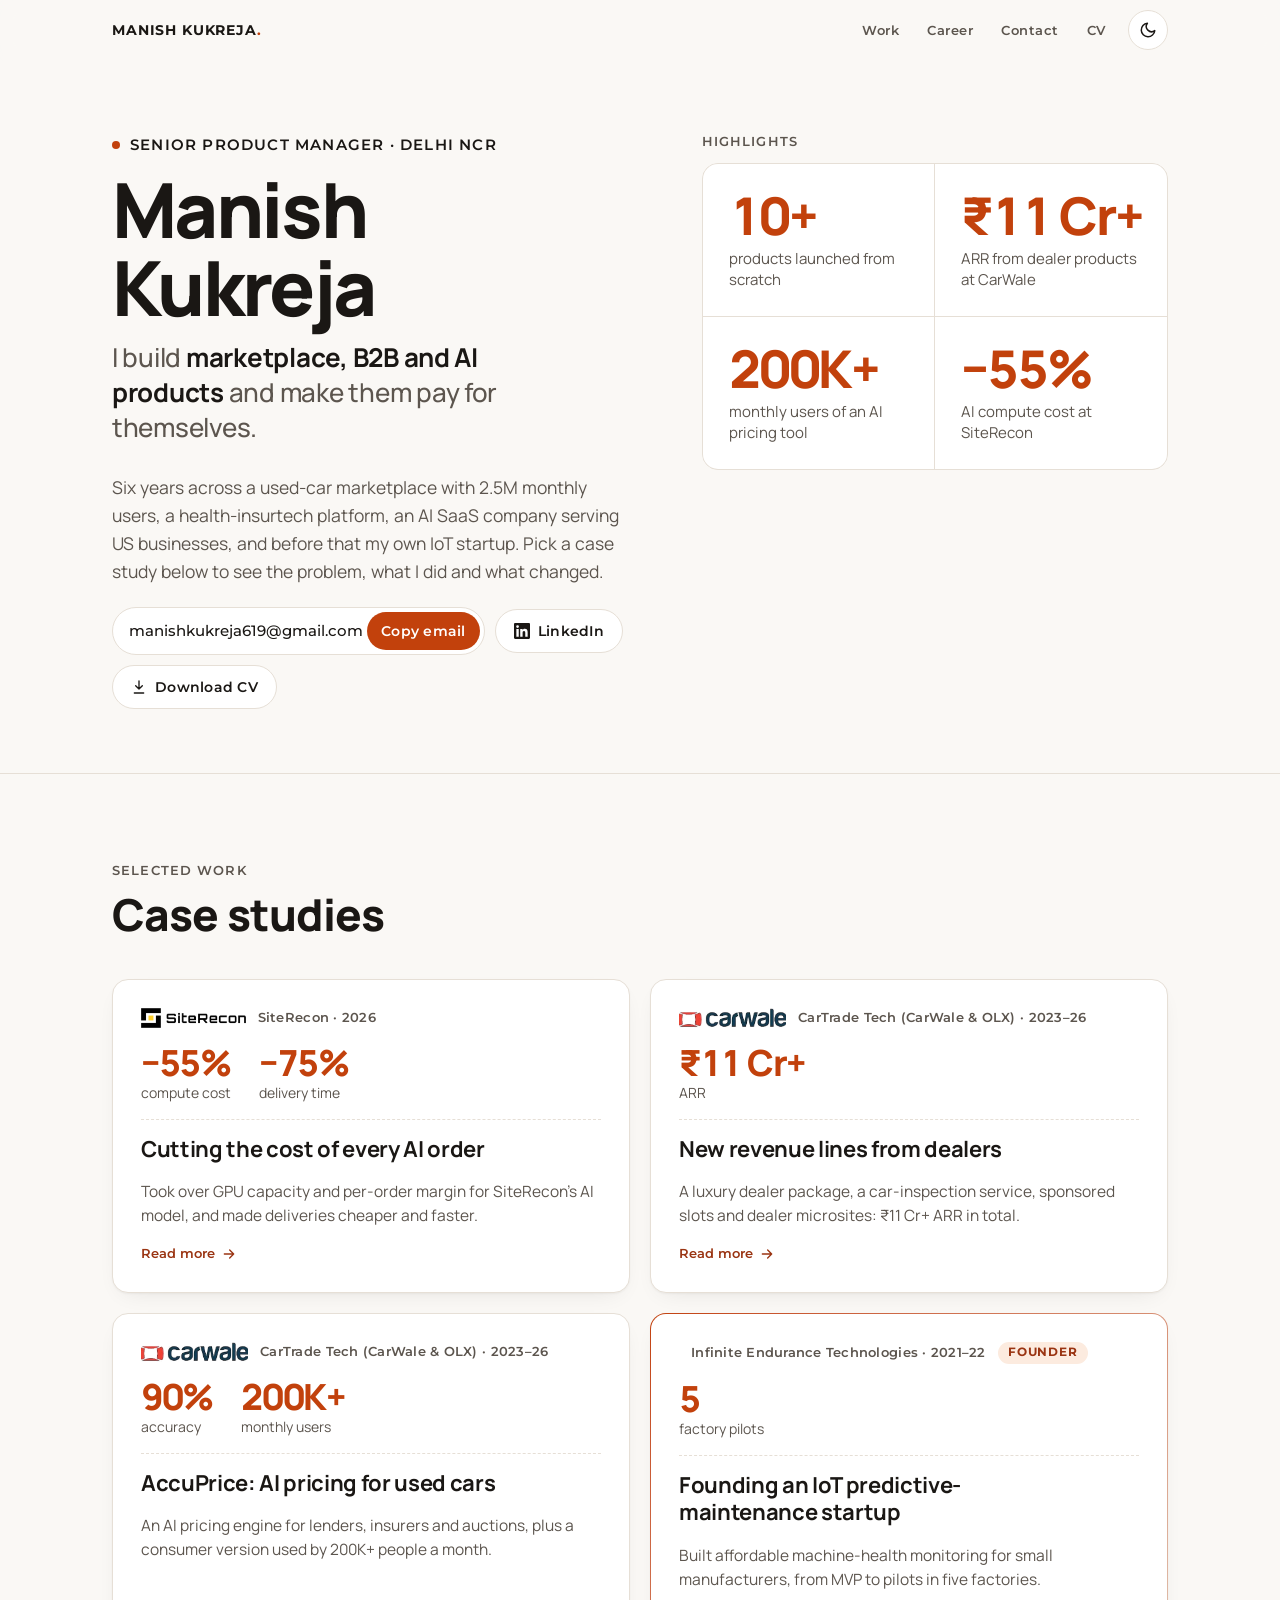
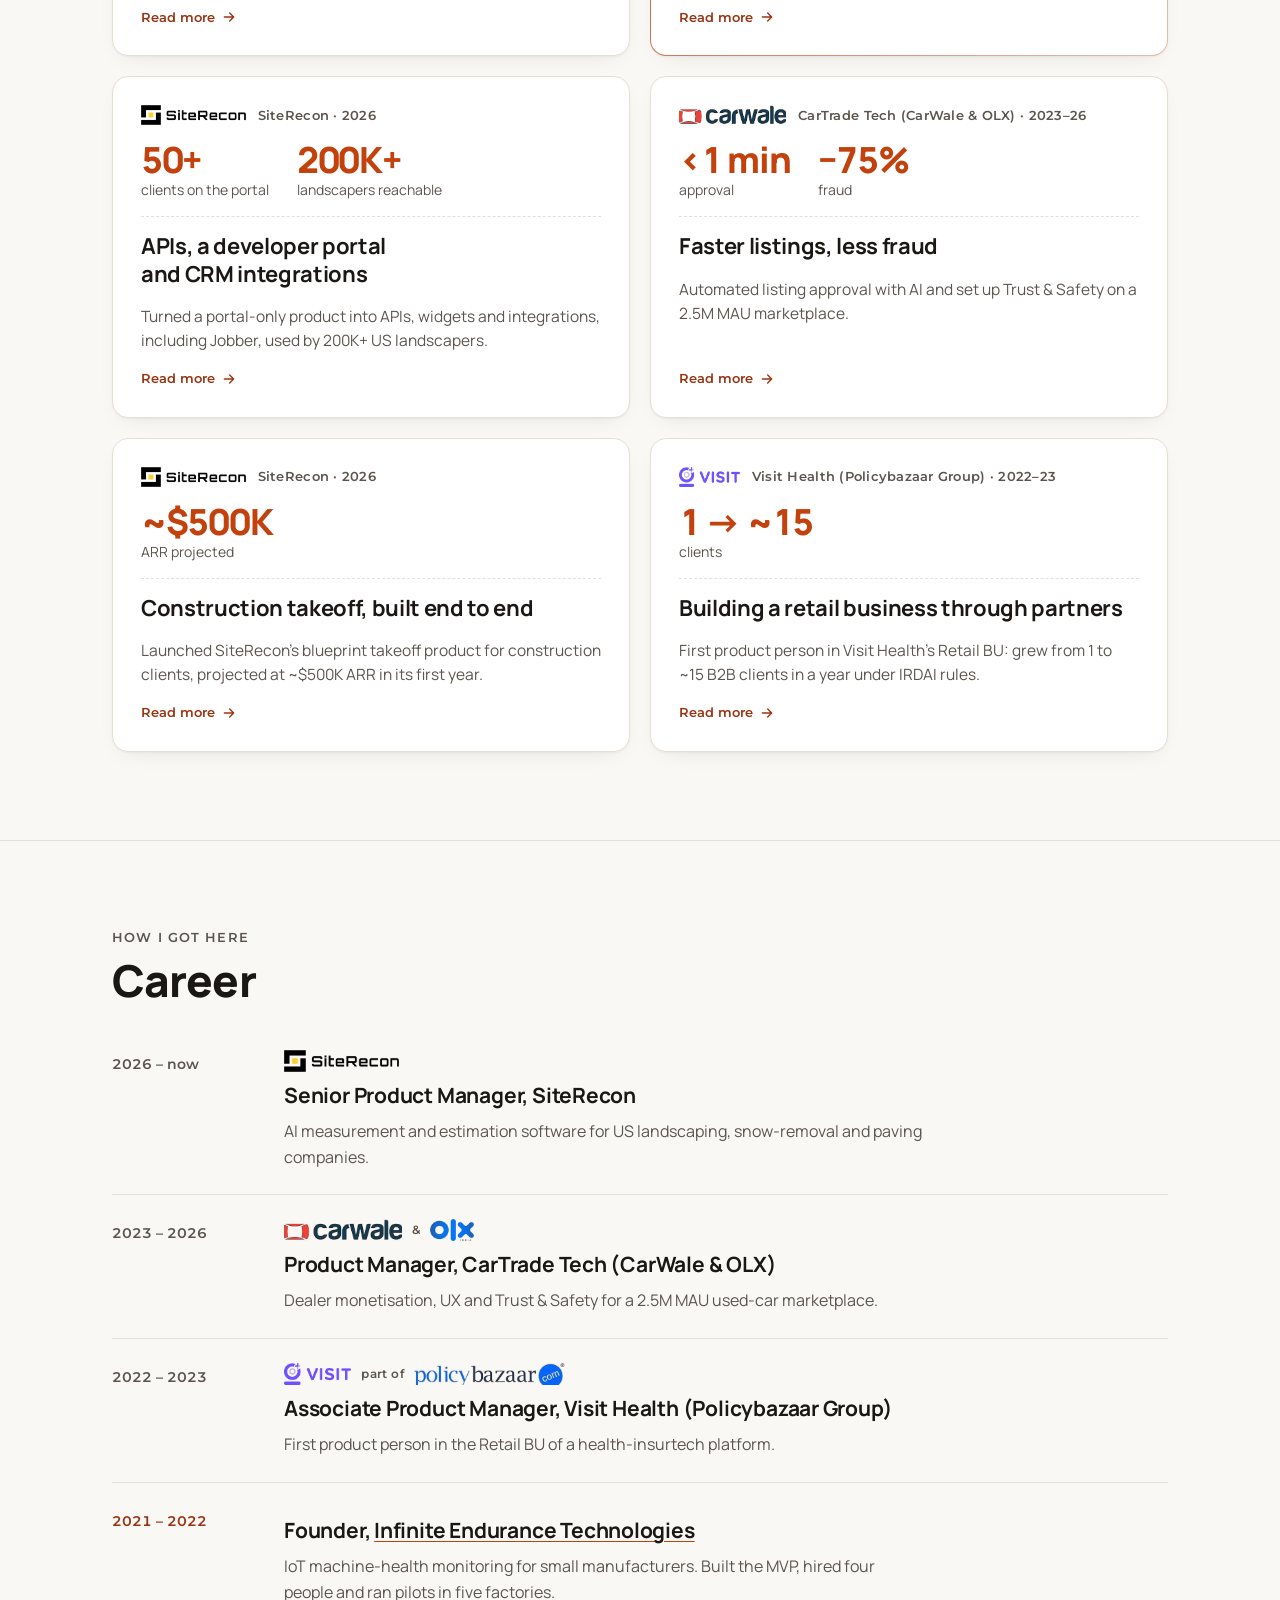
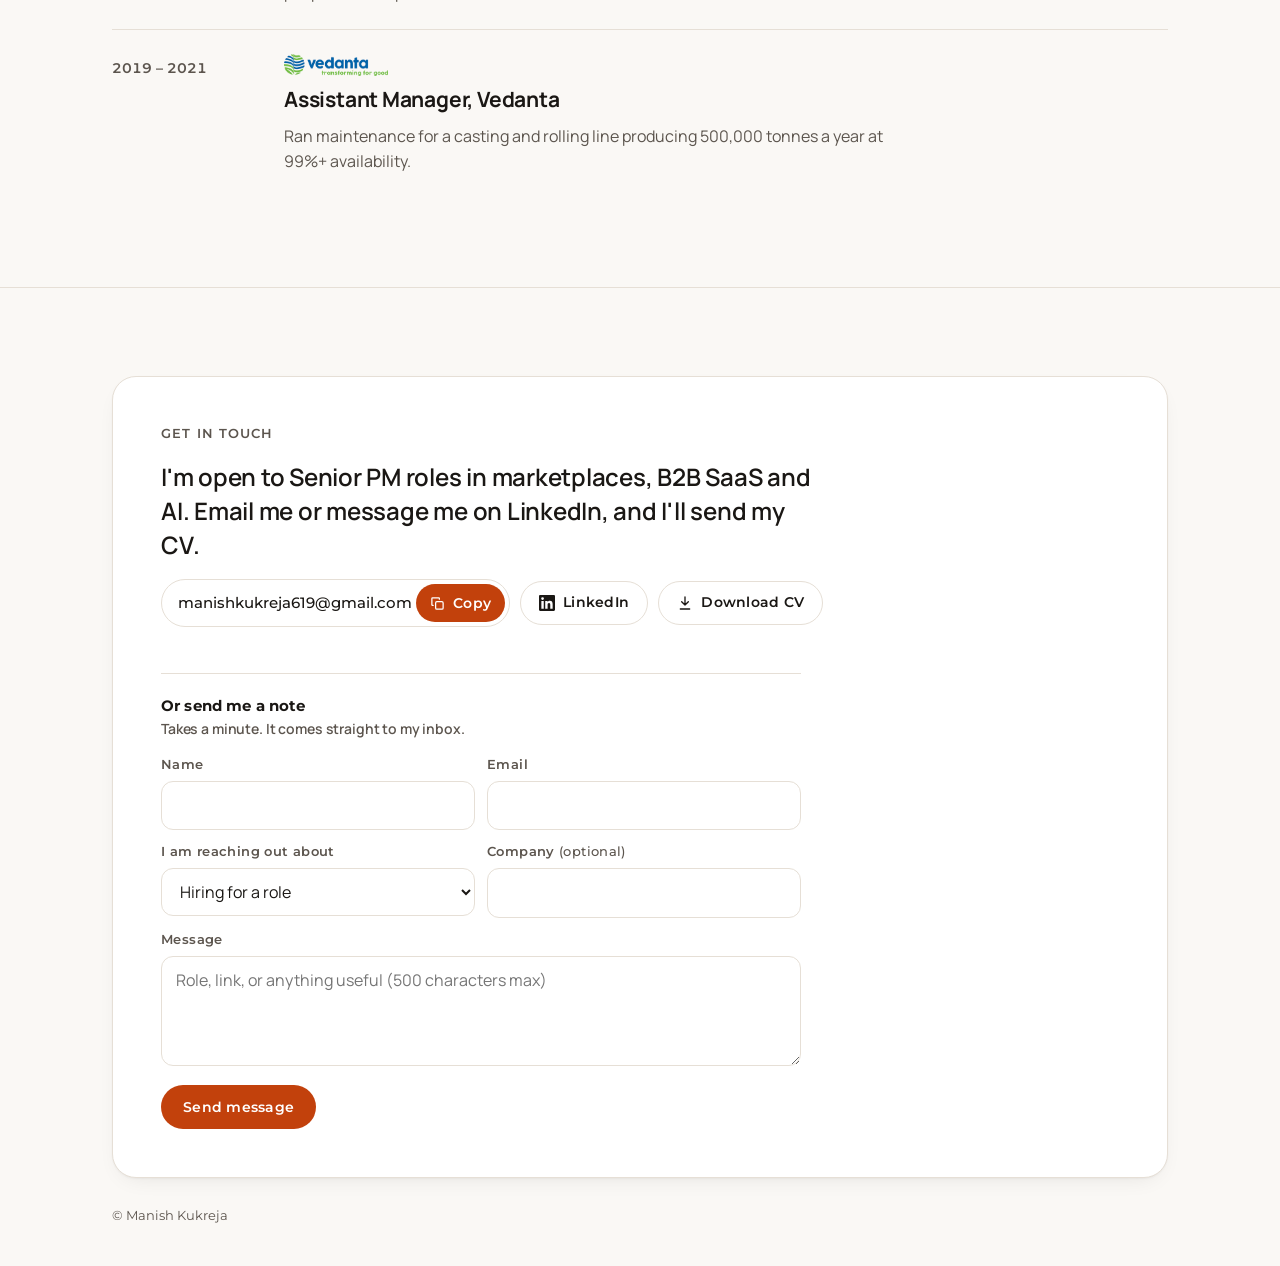
==== commit 3d7f3a96: "Add files via upload" ====
--- a/index.html
+++ b/index.html
@@ -135,10 +135,30 @@
       <span class="label">Get in touch</span>
       <p>I'm open to Senior PM roles in marketplaces, B2B SaaS and AI. Email me or message me on LinkedIn, and I'll send my CV.</p>
       <div class="contact">
-        <a class="btn copy" href="mailto:manishkukreja619@gmail.com">manishkukreja619@gmail.com</a>
+        <span class="email-chip"><a class="email" href="mailto:manishkukreja619@gmail.com">manishkukreja619@gmail.com</a><button class="btn copy" type="button" aria-label="Copy email address"><svg viewBox="0 0 24 24" fill="none" stroke="currentColor" stroke-width="2" stroke-linecap="round" stroke-linejoin="round" aria-hidden="true"><rect x="9" y="9" width="12" height="12" rx="2"></rect><path d="M5 15H4a1 1 0 0 1-1-1V4a1 1 0 0 1 1-1h10a1 1 0 0 1 1 1v1"></path></svg> Copy</button></span>
         <a class="btn btn-ghost" href="https://www.linkedin.com/in/manish-kukreja/" target="_blank" rel="noopener"><svg viewBox="0 0 24 24" fill="currentColor" aria-hidden="true"><path d="M20.45 20.45h-3.56v-5.57c0-1.33-.02-3.04-1.85-3.04-1.85 0-2.14 1.45-2.14 2.94v5.67H9.34V9h3.42v1.56h.05c.48-.9 1.64-1.85 3.37-1.85 3.6 0 4.27 2.37 4.27 5.46v6.28zM5.34 7.43a2.06 2.06 0 1 1 0-4.13 2.06 2.06 0 0 1 0 4.13zM7.12 20.45H3.56V9h3.56v11.45zM22.22 0H1.77C.79 0 0 .77 0 1.73v20.54C0 23.23.79 24 1.77 24h20.45c.98 0 1.78-.77 1.78-1.73V1.73C24 .77 23.2 0 22.22 0z"></path></svg>LinkedIn</a>
         <a class="btn btn-ghost" href="Manish_Kukreja_CV.pdf" download><svg viewBox="0 0 24 24" fill="none" stroke="currentColor" stroke-width="2" stroke-linecap="round" stroke-linejoin="round" aria-hidden="true"><path d="M12 3v12M7 10l5 5 5-5M5 21h14"></path></svg>Download CV</a>
       </div>
+    <form class="cform" id="contactForm" action="https://api.web3forms.com/submit" method="POST">
+      <h3>Or send me a note</h3>
+      <p class="sub">Takes a minute. It comes straight to my inbox.</p>
+      <input type="hidden" name="access_key" value="a6b0ed73-392d-4c37-8e34-6415d0125fb6">
+      <input type="hidden" name="from_name" value="Portfolio website">
+      <input type="checkbox" name="botcheck" class="hp" tabindex="-1" autocomplete="off" aria-hidden="true">
+      <div class="row two">
+        <div><label for="cf-name">Name</label><input id="cf-name" name="name" type="text" required autocomplete="name"></div>
+        <div><label for="cf-email">Email</label><input id="cf-email" name="email" type="email" required autocomplete="email"></div>
+      </div>
+      <div class="row two">
+        <div><label for="cf-purpose">I am reaching out about</label>
+          <select id="cf-purpose" name="purpose" required>
+            <option>Hiring for a role</option><option>Referral or intro</option><option>Collaboration</option><option>Just saying hi</option>
+          </select></div>
+        <div><label for="cf-company">Company <span style="font-weight:500">(optional)</span></label><input id="cf-company" name="company" type="text" autocomplete="organization"></div>
+      </div>
+      <div class="row"><div><label for="cf-msg">Message</label><textarea id="cf-msg" name="message" required maxlength="500" placeholder="Role, link, or anything useful (500 characters max)"></textarea></div></div>
+      <div class="actions"><button type="submit">Send message</button><span class="form-status" id="formStatus" role="status" aria-live="polite"></span></div>
+    </form>
     </div>
     <p class="fine">© Manish Kukreja</p>
   </div>
@@ -147,7 +167,8 @@
 (function(){var r=document.documentElement,b=document.getElementById('themeBtn');
 try{var t=localStorage.getItem('theme');if(t)r.setAttribute('data-theme',t)}catch(e){}
 if(b)b.addEventListener('click',function(){var d=r.getAttribute('data-theme')||(matchMedia('(prefers-color-scheme: dark)').matches?'dark':'light');var n=d==='dark'?'light':'dark';r.setAttribute('data-theme',n);try{localStorage.setItem('theme',n)}catch(e){}});
-var c=document.getElementById('copyBtn');if(c)c.addEventListener('click',function(){var e=document.getElementById('email').textContent;(navigator.clipboard?navigator.clipboard.writeText(e):Promise.reject()).then(function(){c.textContent='Copied';setTimeout(function(){c.textContent='Copy email'},1600)},function(){location.href='mailto:'+e})});
+document.querySelectorAll('button.copy').forEach(function(c){c.addEventListener('click',function(){var e='manishkukreja619@gmail.com',n=c.lastChild,o=n.textContent;function ok(){n.textContent=' Copied';setTimeout(function(){n.textContent=o},1600)}if(navigator.clipboard&&navigator.clipboard.writeText){navigator.clipboard.writeText(e).then(ok,function(){location.href='mailto:'+e})}else{location.href='mailto:'+e}})});
+var f=document.getElementById('contactForm');if(f)f.addEventListener('submit',function(e){e.preventDefault();var st=document.getElementById('formStatus'),btn=f.querySelector('button[type=submit]');if(f.botcheck&&f.botcheck.checked)return;var o={};new FormData(f).forEach(function(v,k){o[k]=v});o.subject='Portfolio enquiry: '+o.purpose+' - '+o.name;btn.disabled=true;btn.textContent='Sending...';st.className='form-status';st.textContent='';fetch('https://api.web3forms.com/submit',{method:'POST',headers:{'Content-Type':'application/json',Accept:'application/json'},body:JSON.stringify(o)}).then(function(r){return r.json()}).then(function(j){if(!j.success)throw 0;f.reset();st.textContent='Thanks! I will reply within 2 days.';st.className='form-status ok';btn.textContent='Sent'}).catch(function(){st.textContent='Could not send. Please email me directly.';st.className='form-status err';btn.disabled=false;btn.textContent='Send message'})});
 var tb=document.querySelector('.topbar');addEventListener('scroll',function(){tb&&tb.classList.toggle('scrolled',scrollY>8)},{passive:true});
 document.querySelectorAll('.logo img').forEach(function(i){i.addEventListener('error',function(){i.parentNode.style.display='none'})});
 })();
--- a/style.css
+++ b/style.css
@@ -238,3 +238,26 @@
 /* logos are dark-on-transparent: give them a light chip in dark mode */
 @media (prefers-color-scheme:dark){:root:not([data-theme="light"]) .logo{background:#fff;border-radius:6px;padding:3px 6px;box-sizing:content-box}}
 :root[data-theme="dark"] .logo{background:#fff;border-radius:6px;padding:3px 6px;box-sizing:content-box}
+
+/* ---------- email chip + contact form ---------- */
+.email-chip .email{text-decoration:none}
+.copy svg{width:15px;height:15px}
+.cform{margin-top:28px;padding-top:24px;border-top:1px solid var(--line);max-width:640px}
+.cform h3{font-family:var(--label);font-size:15px;font-weight:700;letter-spacing:.01em;margin:0 0 4px;color:var(--ink)}
+.cform .sub{margin:0 0 16px;color:var(--muted);font-size:14px}
+.cform .row{display:grid;grid-template-columns:1fr;gap:12px;margin-bottom:12px}
+@media (min-width:640px){.cform .row.two{grid-template-columns:1fr 1fr}}
+.cform label{display:block;font-family:var(--label);font-size:12.5px;font-weight:600;letter-spacing:.03em;color:var(--muted);margin-bottom:6px}
+.cform input,.cform select,.cform textarea{width:100%;box-sizing:border-box;font:inherit;font-size:16px;color:var(--ink);background:var(--surface);
+  border:1px solid var(--line);border-radius:12px;padding:11px 14px;min-height:44px}
+.cform textarea{min-height:110px;resize:vertical}
+.cform input:focus,.cform select:focus,.cform textarea:focus{outline:2px solid var(--accent);outline-offset:1px;border-color:var(--accent)}
+.cform .hp{position:absolute;left:-9999px;width:1px;height:1px;opacity:0}
+.cform .actions{display:flex;align-items:center;gap:14px;flex-wrap:wrap;margin-top:4px}
+.cform button[type=submit]{background:var(--accent);color:#fff;border:0;min-height:44px;padding:0 22px;border-radius:999px;font-family:var(--label);font-weight:600;font-size:13.5px;letter-spacing:.02em;cursor:pointer}
+:root[data-theme="dark"] .cform button[type=submit]{color:#1A1714}
+@media (prefers-color-scheme:dark){:root:not([data-theme="light"]) .cform button[type=submit]{color:#1A1714}}
+.cform button[type=submit]:disabled{opacity:.6;cursor:default}
+.form-status{font-size:14px;color:var(--muted)}
+.form-status.ok{color:var(--accent-ink)}
+.form-status.err{color:#B91C1C}
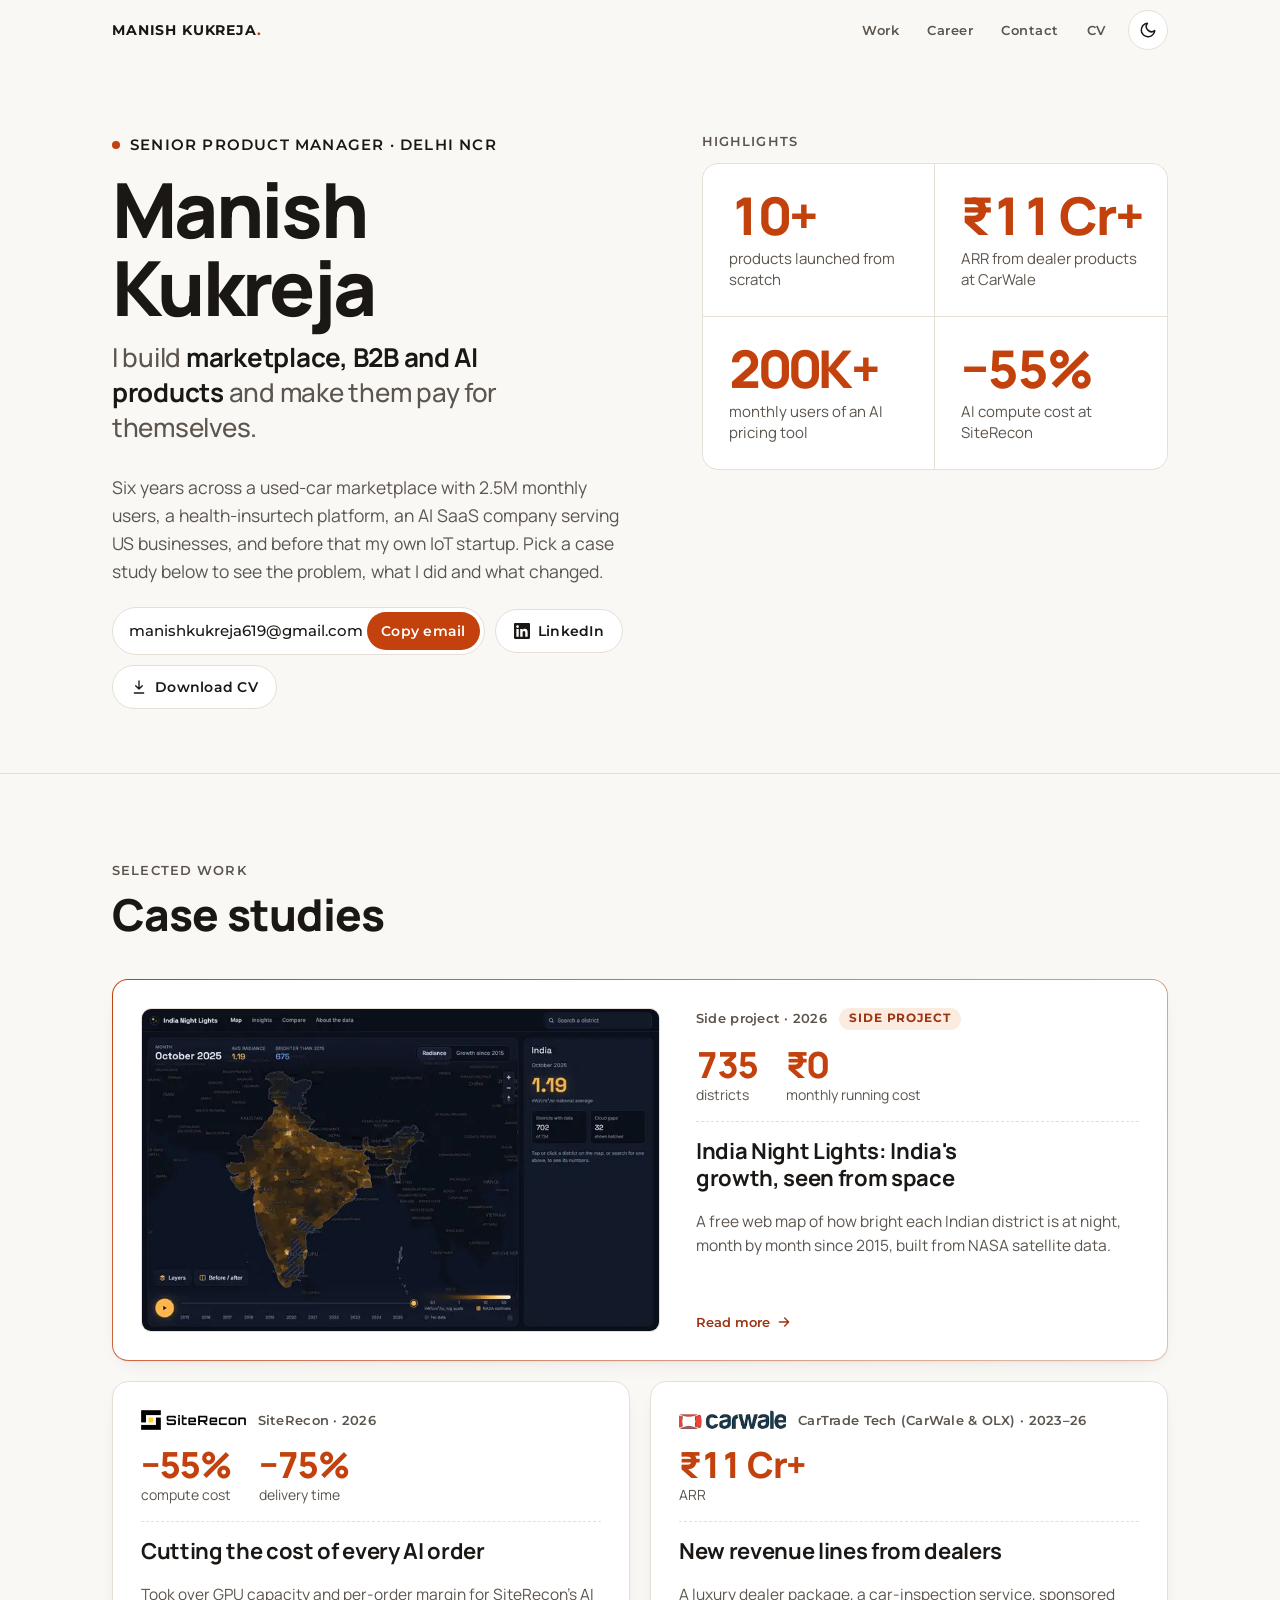
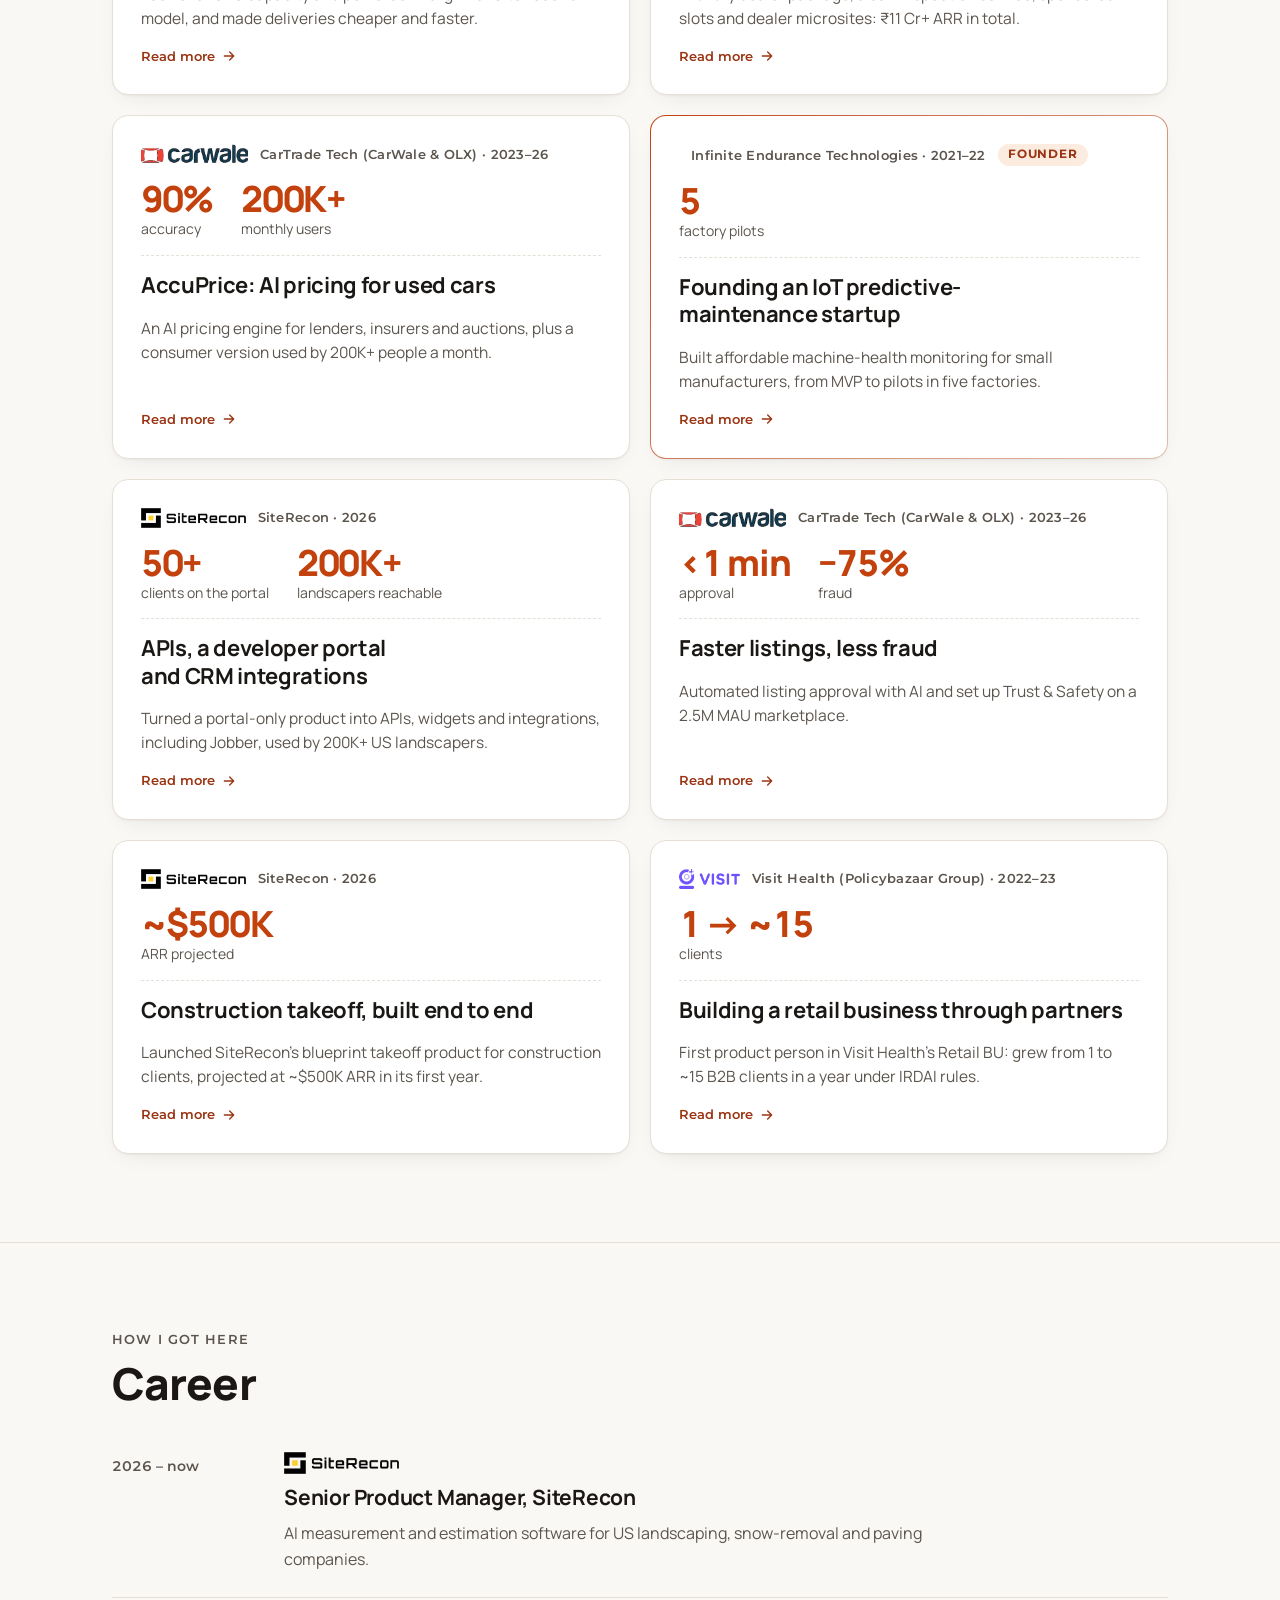
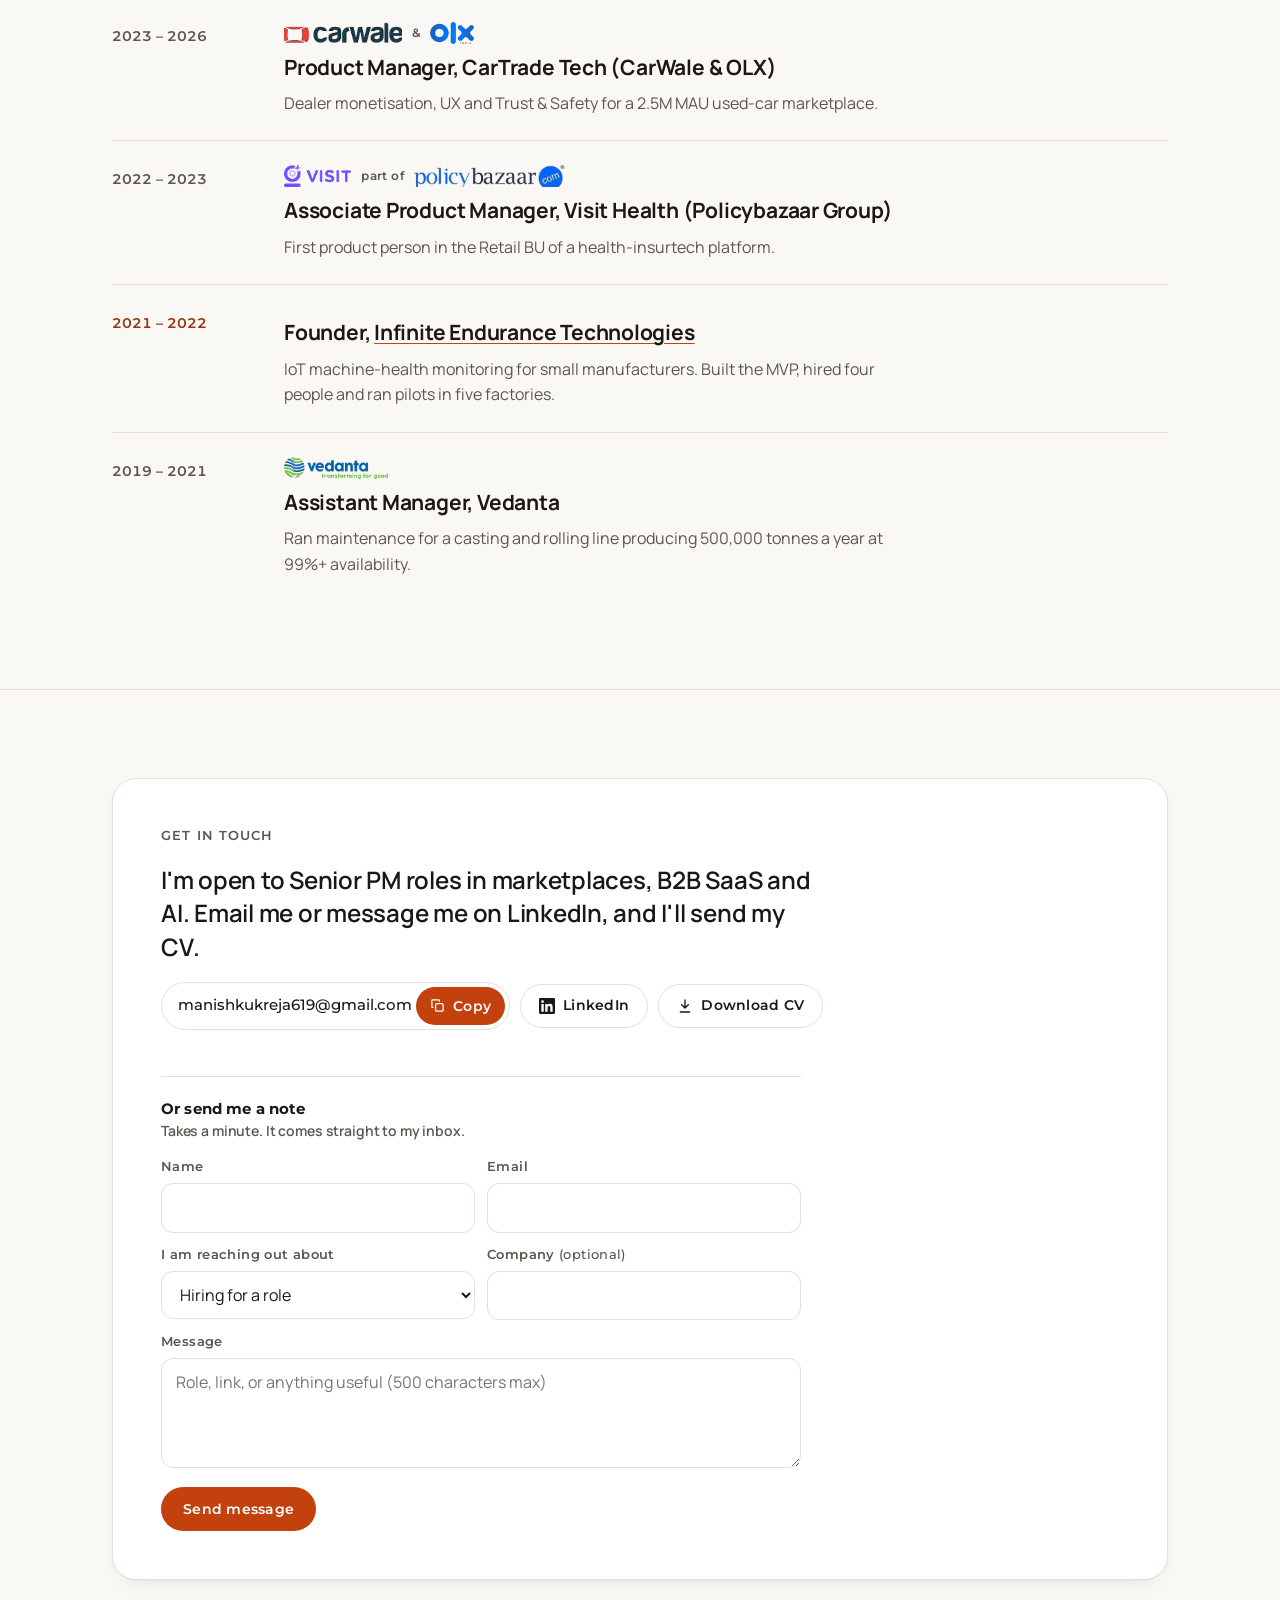
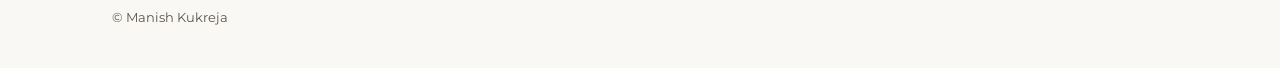
==== commit 3464c80a: "Add India Night Lights case study Co-Authored-By: Claude Opus 5.5 <noreply@anthropic.com>" ====
--- a/index.html
+++ b/index.html
@@ -55,6 +55,16 @@
   <div class="wrap">
     <div class="sec-head"><span class="label">Selected work</span><h2 id="work-h">Case studies</h2></div>
     <div class="grid">
+<a class="card founder card-wide" href="india-night-lights.html">
+  <img class="card-thumb" src="img/india-night-lights/hero-thumb.webp" alt="Map of India's districts at night, October 2025, coloured from dark to bright amber" width="720" height="450" loading="lazy">
+  <div class="card-body">
+    <div class="card-top"><span class="co">Side project · 2026</span><span class="badge">Side project</span></div>
+    <div class="metrics"><div class="metric"><b>735</b><span>districts</span></div><div class="metric"><b>₹0</b><span>monthly running cost</span></div></div>
+    <h3>India Night Lights: India&#x27;s growth, seen from space</h3>
+    <p>A free web map of how bright each Indian district is at night, month by month since 2015, built from NASA satellite data.</p>
+    <span class="more">Read more <svg viewBox="0 0 24 24" fill="none" stroke="currentColor" stroke-width="2" stroke-linecap="round" stroke-linejoin="round" aria-hidden="true"><path d="M5 12h14M13 6l6 6-6 6"></path></svg></span>
+  </div>
+</a>
 <a class="card" href="ai-compute.html">
   <div class="card-top"><span class="logos"><span class="logo"><img src="siterecon.png" alt="SiteRecon logo" width="335" height="64"></span></span><span class="co">SiteRecon · 2026</span></div>
   <div class="metrics"><div class="metric"><b>−55%</b><span>compute cost</span></div><div class="metric"><b>−75%</b><span>delivery time</span></div></div>
--- a/style.css
+++ b/style.css
@@ -261,3 +261,41 @@
 .form-status{font-size:14px;color:var(--muted)}
 .form-status.ok{color:var(--accent-ink)}
 .form-status.err{color:#B91C1C}
+
+/* India Night Lights */
+.card-thumb{display:block;width:100%;height:auto;aspect-ratio:16/10;object-fit:cover;border-radius:calc(var(--radius) - 6px);border:1px solid var(--line);background:var(--surface-2)}
+.inl-actions{display:flex;flex-wrap:wrap;gap:10px}
+.btn-primary{background:var(--accent);color:#fff}
+.btn-primary:hover{color:#fff;filter:brightness(1.06)}
+:root[data-theme="dark"] .btn-primary,:root[data-theme="dark"] .btn-primary:hover{color:#1A1714}
+@media (prefers-color-scheme:dark){:root:not([data-theme="light"]) .btn-primary,:root:not([data-theme="light"]) .btn-primary:hover{color:#1A1714}}
+.inl-shot{margin:0;border:1px solid var(--line);border-radius:var(--radius);overflow:hidden;background:var(--surface-2);box-shadow:var(--shadow)}
+.inl-shot img{width:100%;height:auto}
+.inl-hero{margin-bottom:clamp(32px,4vw,48px)}
+.card-body{display:flex;flex-direction:column;gap:16px;min-width:0;flex:1}
+@media (min-width:720px){
+  a.card.card-wide{grid-column:1/-1;flex-direction:row;align-items:stretch;gap:clamp(24px,3vw,36px)}
+  a.card.card-wide .card-thumb{flex:0 0 52%;width:52%;align-self:center}
+}
+.inl-more{display:flex;flex-direction:column;gap:clamp(40px,5vw,64px);padding-block:clamp(32px,4vw,48px) clamp(40px,6vw,72px);border-top:1px solid var(--line)}
+.block .inl-decisions li b{color:var(--ink)}
+.inl-flow{list-style:none;margin:0;padding:0;display:grid;grid-template-columns:minmax(0,1fr);gap:28px;counter-reset:step}
+@media (min-width:760px){.inl-flow{grid-template-columns:repeat(4,minmax(0,1fr));gap:24px}}
+.block .inl-flow{max-width:none}
+.block .inl-flow li{counter-increment:step;display:flex;flex-direction:column;gap:6px;padding:18px;background:var(--surface);border:1px solid var(--line);border-radius:var(--radius);line-height:1.45}
+.block .inl-flow li::before{content:counter(step,decimal-leading-zero);position:static;width:auto;height:auto;background:none;border-radius:0;transform:none;font-family:var(--label);font-size:12.5px;font-weight:700;letter-spacing:.08em;color:var(--accent-ink)}
+.inl-flow li b{font-size:17px;line-height:1.3}
+.inl-flow li span{font-size:14.5px;color:var(--muted)}
+.inl-flow li:not(:last-child)::after{content:"↓";position:absolute;left:50%;bottom:-24px;transform:translateX(-50%);color:var(--accent);font-weight:700;line-height:1}
+@media (min-width:760px){.inl-flow li:not(:last-child)::after{content:"→";left:auto;right:-19px;bottom:auto;top:50%;transform:translateY(-50%)}}
+.inl-note{font-size:16px;color:var(--muted)}
+.inl-gallery{display:grid;grid-template-columns:minmax(0,1fr);gap:24px}
+@media (min-width:720px){.inl-gallery{grid-template-columns:repeat(2,minmax(0,1fr))}}
+.inl-fig{margin:0;display:flex;flex-direction:column;gap:10px;min-width:0}
+.inl-fig figcaption{font-size:15px;line-height:1.5;color:var(--muted)}
+.inl-mobile{display:grid;grid-template-columns:minmax(0,1fr);gap:16px;align-items:center;margin-top:8px}
+.inl-mobile .inl-shot{max-width:260px;width:100%;justify-self:center}
+@media (min-width:720px){.inl-mobile{grid-template-columns:260px minmax(0,1fr);gap:32px}.inl-mobile .inl-shot{justify-self:start}}
+.inl-mobile p{font-size:17px;color:var(--muted);max-width:40ch}
+.block p.inl-caveat{font-size:16px;color:var(--muted);border-left:3px solid var(--accent);padding-left:14px;max-width:70ch}
+.inl-caveat b{color:var(--ink)}
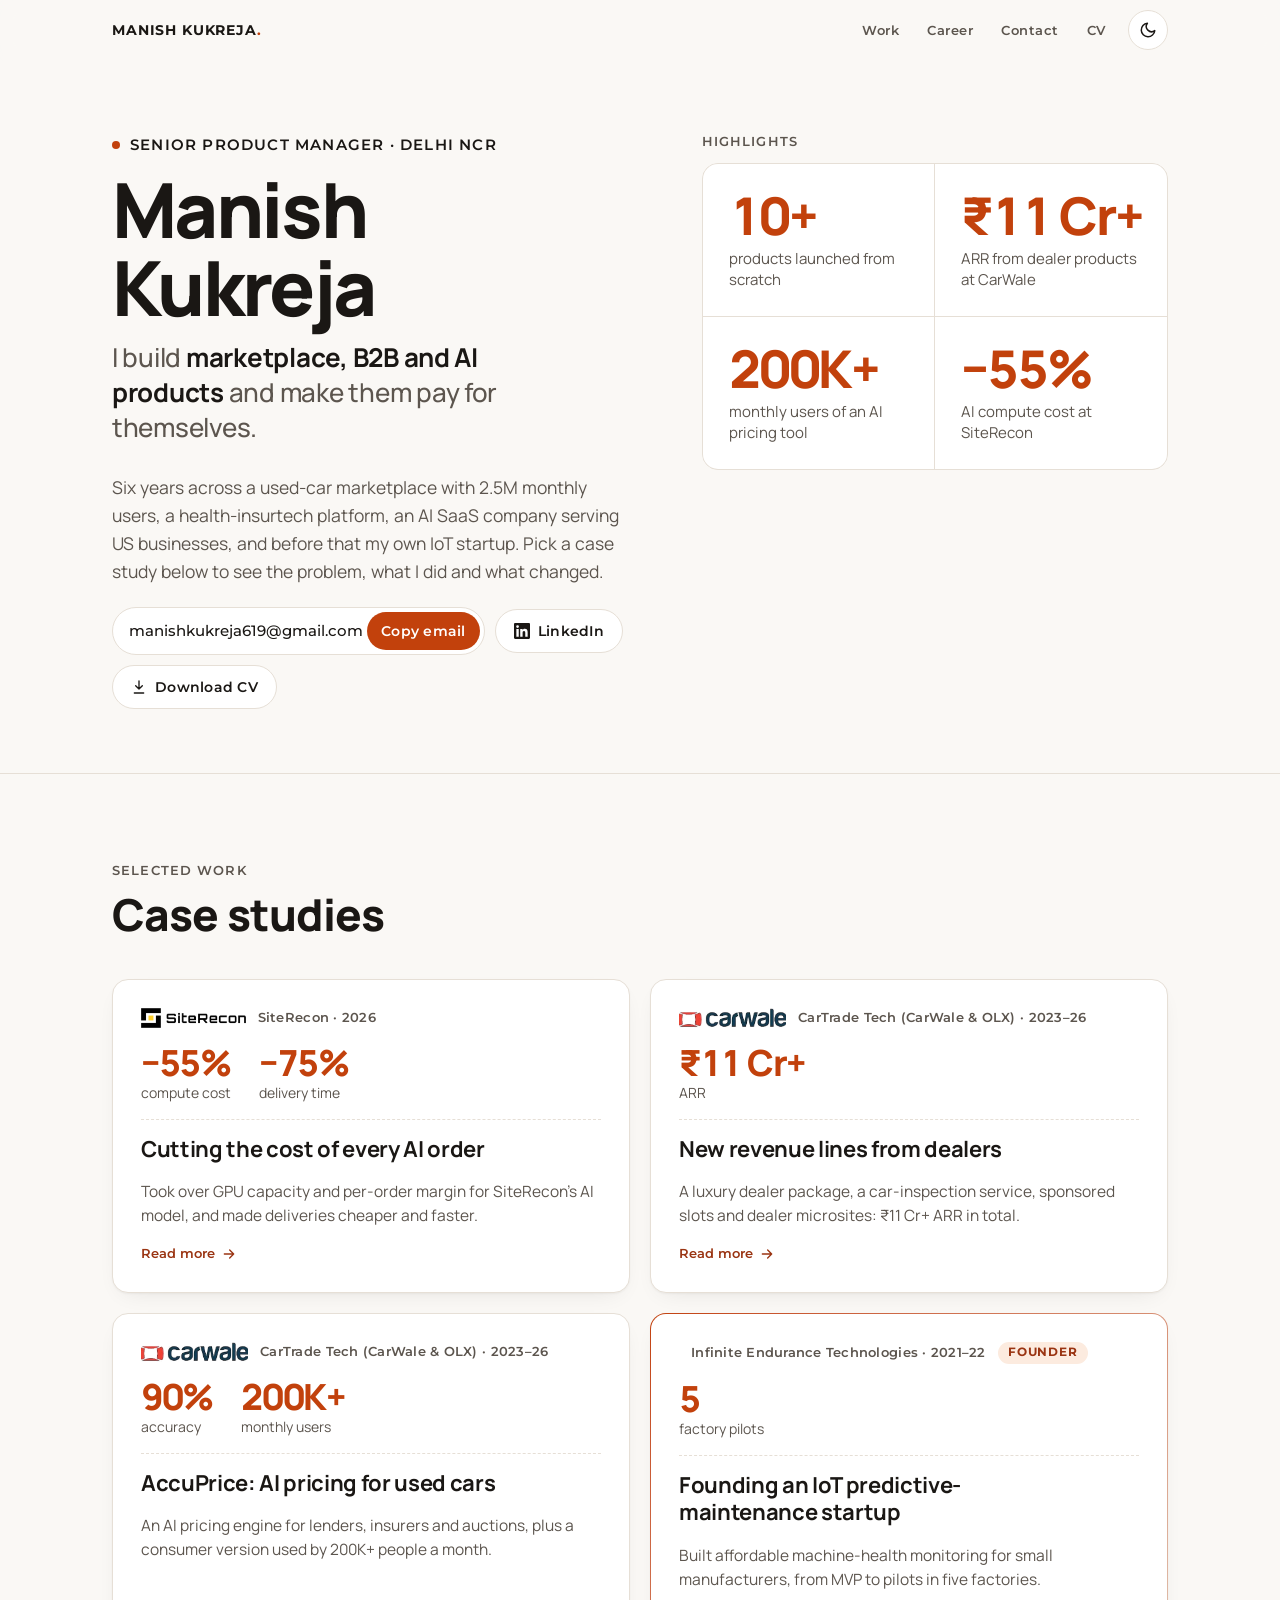
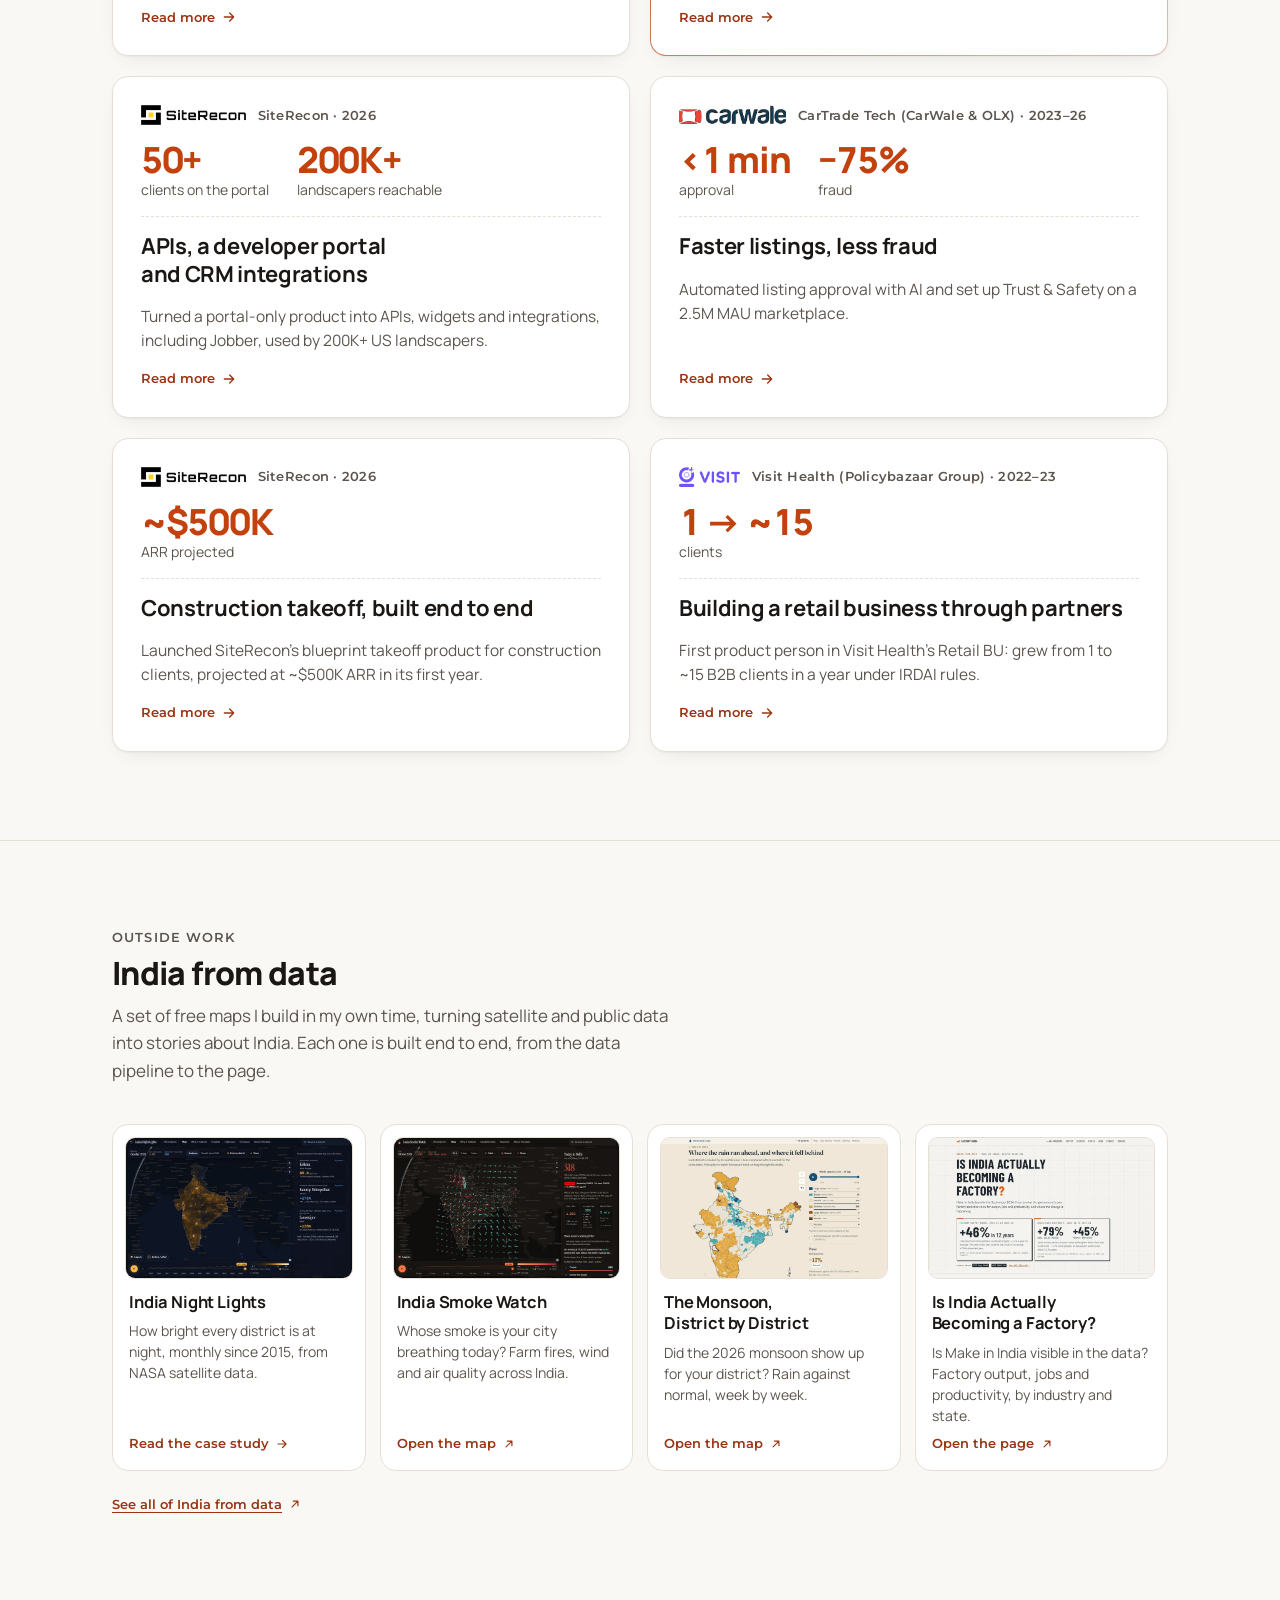
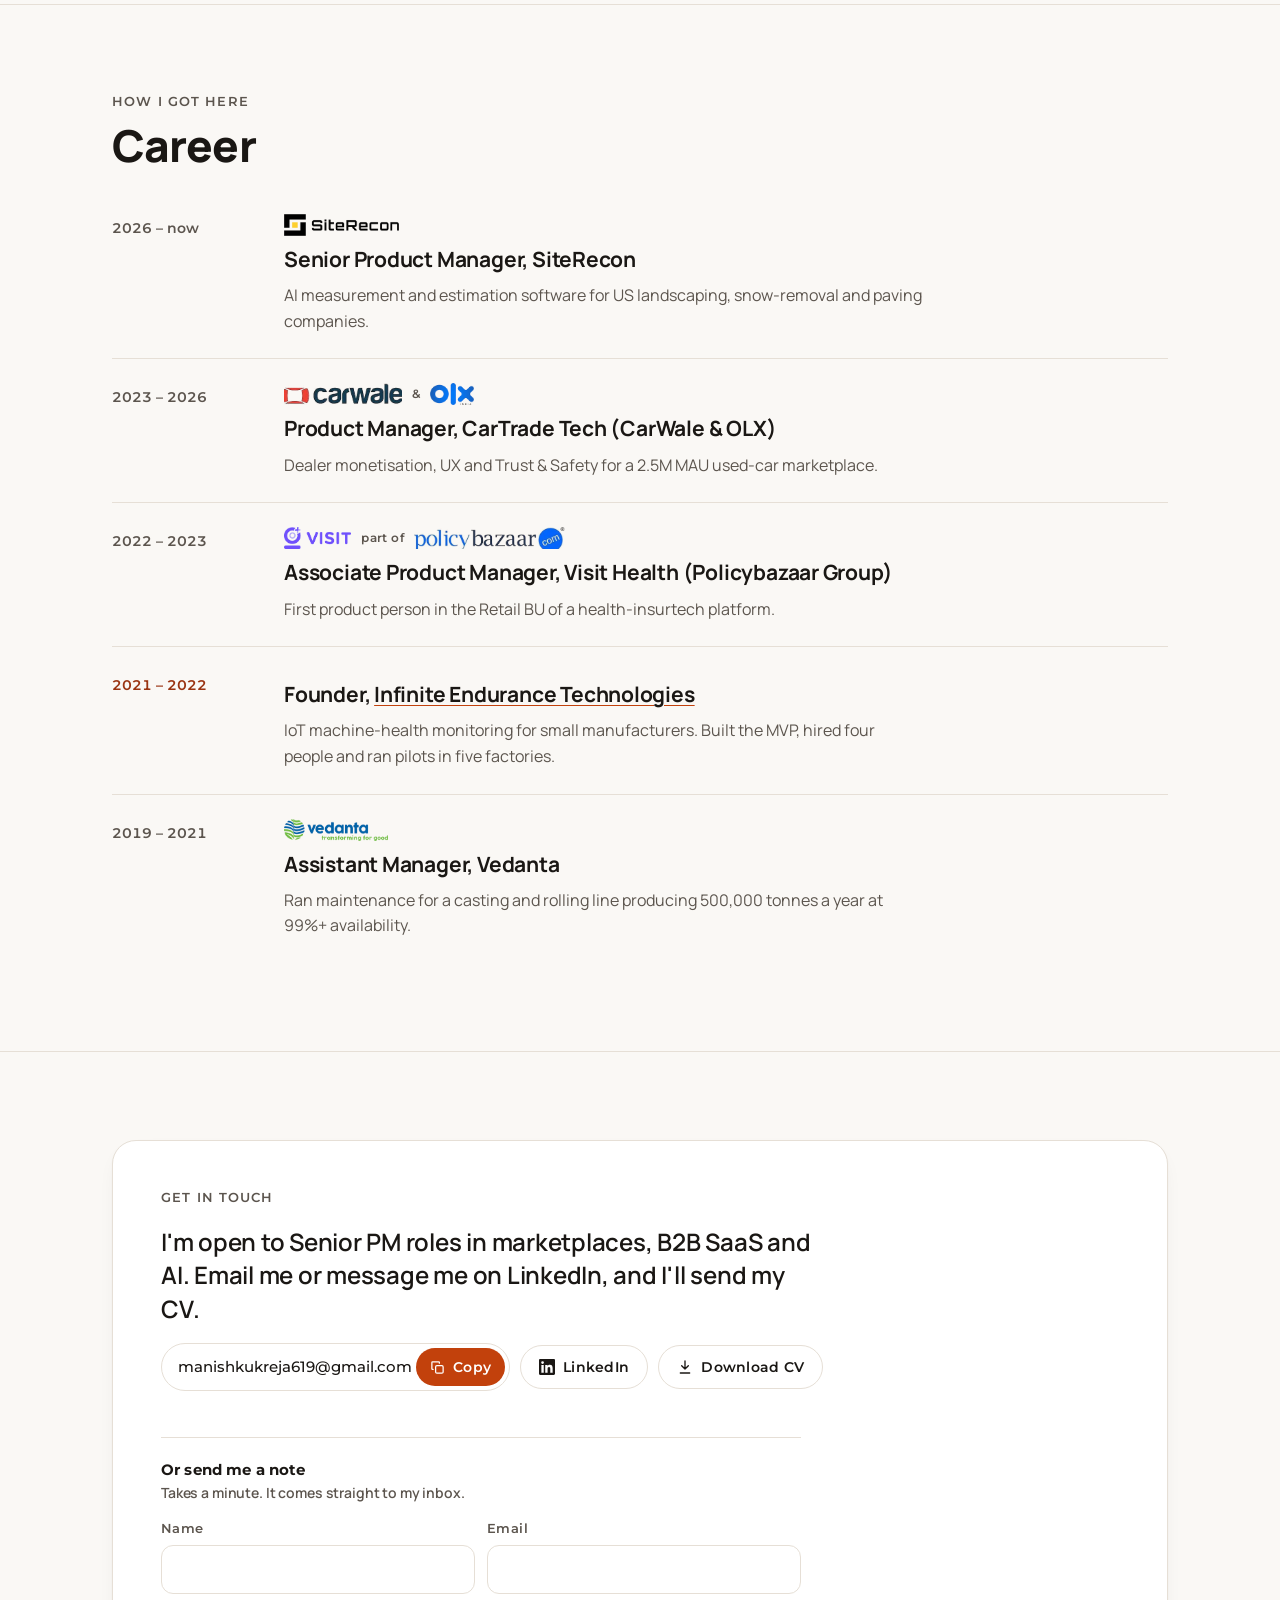
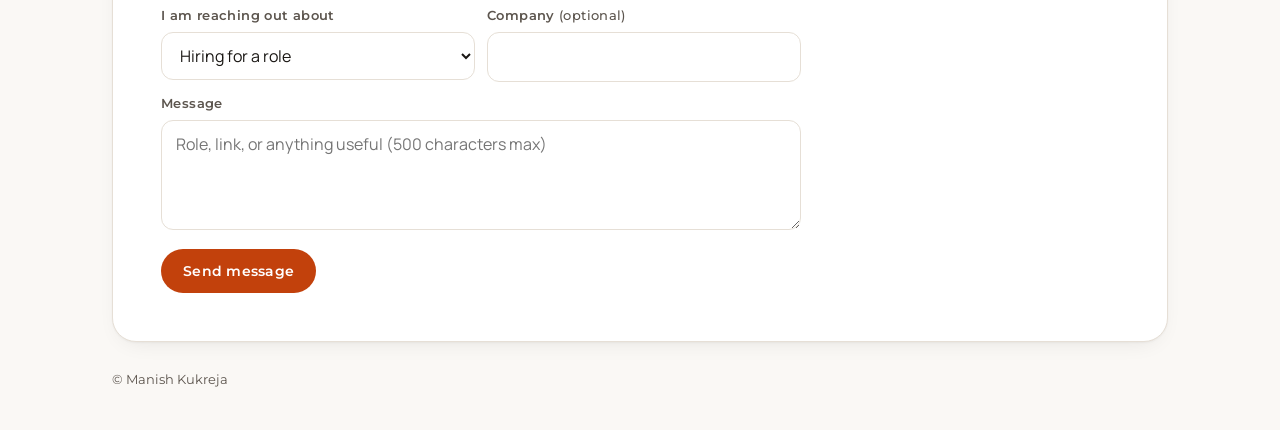
==== commit 9e4d880b: "Add India from data section; update Night Lights case study Co-Authored-By: Claude Opus 5.5 <noreply" ====
--- a/index.html
+++ b/index.html
@@ -55,16 +55,6 @@
   <div class="wrap">
     <div class="sec-head"><span class="label">Selected work</span><h2 id="work-h">Case studies</h2></div>
     <div class="grid">
-<a class="card founder card-wide" href="india-night-lights.html">
-  <img class="card-thumb" src="img/india-night-lights/hero-thumb.webp" alt="Map of India's districts at night, October 2025, coloured from dark to bright amber" width="720" height="450" loading="lazy">
-  <div class="card-body">
-    <div class="card-top"><span class="co">Side project · 2026</span><span class="badge">Side project</span></div>
-    <div class="metrics"><div class="metric"><b>735</b><span>districts</span></div><div class="metric"><b>₹0</b><span>monthly running cost</span></div></div>
-    <h3>India Night Lights: India&#x27;s growth, seen from space</h3>
-    <p>A free web map of how bright each Indian district is at night, month by month since 2015, built from NASA satellite data.</p>
-    <span class="more">Read more <svg viewBox="0 0 24 24" fill="none" stroke="currentColor" stroke-width="2" stroke-linecap="round" stroke-linejoin="round" aria-hidden="true"><path d="M5 12h14M13 6l6 6-6 6"></path></svg></span>
-  </div>
-</a>
 <a class="card" href="ai-compute.html">
   <div class="card-top"><span class="logos"><span class="logo"><img src="siterecon.png" alt="SiteRecon logo" width="335" height="64"></span></span><span class="co">SiteRecon · 2026</span></div>
   <div class="metrics"><div class="metric"><b>−55%</b><span>compute cost</span></div><div class="metric"><b>−75%</b><span>delivery time</span></div></div>
@@ -122,6 +112,39 @@
   <span class="more">Read more <svg viewBox="0 0 24 24" fill="none" stroke="currentColor" stroke-width="2" stroke-linecap="round" stroke-linejoin="round" aria-hidden="true"><path d="M5 12h14M13 6l6 6-6 6"></path></svg></span>
 </a>
     </div>
+  </div>
+</section>
+
+<section class="section side" id="side" aria-labelledby="side-h">
+  <div class="wrap">
+    <div class="sec-head"><span class="label">Outside work</span><h2 id="side-h">India from data</h2><p>A set of free maps I build in my own time, turning satellite and public data into stories about India. Each one is built end to end, from the data pipeline to the page.</p></div>
+    <div class="side-grid">
+<a class="side-card" href="india-night-lights.html">
+  <img src="img/india-from-data/night-lights.webp" alt="Map of India's districts at night, coloured from dark to bright amber" width="720" height="450" loading="lazy">
+  <h3>India Night Lights</h3>
+  <p>How bright every district is at night, monthly since 2015, from NASA satellite data.</p>
+  <span class="more">Read the case study <svg viewBox="0 0 24 24" fill="none" stroke="currentColor" stroke-width="2" stroke-linecap="round" stroke-linejoin="round" aria-hidden="true"><path d="M5 12h14M13 6l6 6-6 6"></path></svg></span>
+</a>
+<a class="side-card" href="https://manishkkk18.github.io/data/india/smoke-watch/" target="_blank" rel="noopener">
+  <img src="img/india-from-data/smoke-watch.webp" alt="Map of farm-fire detections and wind arrows across north India, with Delhi's air quality in a side panel" width="720" height="450" loading="lazy">
+  <h3>India Smoke Watch</h3>
+  <p>Whose smoke is your city breathing today? Farm fires, wind and air quality across India.</p>
+  <span class="more">Open the map <svg viewBox="0 0 24 24" fill="none" stroke="currentColor" stroke-width="2" stroke-linecap="round" stroke-linejoin="round" aria-hidden="true"><path d="M7 17L17 7M9 7h8v8"></path></svg></span>
+</a>
+<a class="side-card" href="https://manishkkk18.github.io/data/india/monsoon/" target="_blank" rel="noopener">
+  <img src="img/india-from-data/monsoon.webp" alt="Map of Indian districts shaded by 2026 monsoon rainfall against normal, from brown for deficit to teal for excess" width="720" height="450" loading="lazy">
+  <h3>The Monsoon, District by District</h3>
+  <p>Did the 2026 monsoon show up for your district? Rain against normal, week by week.</p>
+  <span class="more">Open the map <svg viewBox="0 0 24 24" fill="none" stroke="currentColor" stroke-width="2" stroke-linecap="round" stroke-linejoin="round" aria-hidden="true"><path d="M7 17L17 7M9 7h8v8"></path></svg></span>
+</a>
+<a class="side-card" href="https://manishkkk18.github.io/data/india/manufacturing-insights/" target="_blank" rel="noopener">
+  <img src="img/india-from-data/manufacturing-insights.webp" alt="Page headline "Is India actually becoming a factory?" above factory output and jobs figures" width="720" height="450" loading="lazy">
+  <h3>Is India Actually Becoming a Factory?</h3>
+  <p>Is Make in India visible in the data? Factory output, jobs and productivity, by industry and state.</p>
+  <span class="more">Open the page <svg viewBox="0 0 24 24" fill="none" stroke="currentColor" stroke-width="2" stroke-linecap="round" stroke-linejoin="round" aria-hidden="true"><path d="M7 17L17 7M9 7h8v8"></path></svg></span>
+</a>
+    </div>
+    <p class="side-all"><a href="https://manishkkk18.github.io/data/india/" target="_blank" rel="noopener">See all of India from data <svg viewBox="0 0 24 24" fill="none" stroke="currentColor" stroke-width="2" stroke-linecap="round" stroke-linejoin="round" aria-hidden="true"><path d="M7 17L17 7M9 7h8v8"></path></svg></a></p>
   </div>
 </section>
 
--- a/style.css
+++ b/style.css
@@ -263,7 +263,6 @@
 .form-status.err{color:#B91C1C}
 
 /* India Night Lights */
-.card-thumb{display:block;width:100%;height:auto;aspect-ratio:16/10;object-fit:cover;border-radius:calc(var(--radius) - 6px);border:1px solid var(--line);background:var(--surface-2)}
 .inl-actions{display:flex;flex-wrap:wrap;gap:10px}
 .btn-primary{background:var(--accent);color:#fff}
 .btn-primary:hover{color:#fff;filter:brightness(1.06)}
@@ -272,11 +271,6 @@
 .inl-shot{margin:0;border:1px solid var(--line);border-radius:var(--radius);overflow:hidden;background:var(--surface-2);box-shadow:var(--shadow)}
 .inl-shot img{width:100%;height:auto}
 .inl-hero{margin-bottom:clamp(32px,4vw,48px)}
-.card-body{display:flex;flex-direction:column;gap:16px;min-width:0;flex:1}
-@media (min-width:720px){
-  a.card.card-wide{grid-column:1/-1;flex-direction:row;align-items:stretch;gap:clamp(24px,3vw,36px)}
-  a.card.card-wide .card-thumb{flex:0 0 52%;width:52%;align-self:center}
-}
 .inl-more{display:flex;flex-direction:column;gap:clamp(40px,5vw,64px);padding-block:clamp(32px,4vw,48px) clamp(40px,6vw,72px);border-top:1px solid var(--line)}
 .block .inl-decisions li b{color:var(--ink)}
 .inl-flow{list-style:none;margin:0;padding:0;display:grid;grid-template-columns:minmax(0,1fr);gap:28px;counter-reset:step}
@@ -299,3 +293,26 @@
 .inl-mobile p{font-size:17px;color:var(--muted);max-width:40ch}
 .block p.inl-caveat{font-size:16px;color:var(--muted);border-left:3px solid var(--accent);padding-left:14px;max-width:70ch}
 .inl-caveat b{color:var(--ink)}
+
+/* India from data */
+.side .sec-head h2{font-size:clamp(24px,3vw,32px)}
+.side-grid{display:grid;grid-template-columns:minmax(0,1fr);gap:14px}
+@media (min-width:560px){.side-grid{grid-template-columns:repeat(2,minmax(0,1fr))}}
+@media (min-width:1000px){.side-grid{grid-template-columns:repeat(4,minmax(0,1fr))}}
+a.side-card{display:flex;flex-direction:column;gap:8px;padding:12px 12px 16px;background:var(--surface);border:1px solid var(--line);border-radius:var(--radius);color:var(--ink);text-decoration:none;min-width:0;transition:border-color .2s}
+a.side-card:hover{border-color:color-mix(in srgb,var(--accent) 45%,var(--line));color:var(--ink)}
+a.side-card img{width:100%;height:auto;aspect-ratio:16/10;object-fit:cover;border-radius:10px;border:1px solid var(--line);background:var(--surface-2);margin-bottom:4px}
+a.side-card h3{font-size:16.5px;font-weight:700;letter-spacing:-.01em;line-height:1.3;padding-inline:4px}
+a.side-card p{font-size:14px;line-height:1.5;color:var(--muted);padding-inline:4px}
+a.side-card .more{padding-inline:4px;font-size:12.5px}
+a.side-card .more svg{width:14px;height:14px}
+.side-all{margin-top:18px}
+.side-all a{display:inline-flex;align-items:center;gap:6px;font-family:var(--label);font-size:13px;font-weight:600}
+.side-all svg{width:14px;height:14px}
+@media (max-width:559px){
+  a.side-card{display:grid;grid-template-columns:108px minmax(0,1fr);column-gap:12px;row-gap:4px;padding:10px;align-items:start}
+  a.side-card img{grid-row:1/4;margin:0;border-radius:8px}
+  a.side-card h3{font-size:15.5px;padding:0}
+  a.side-card p{font-size:13.5px;padding:0;display:-webkit-box;-webkit-line-clamp:2;-webkit-box-orient:vertical;overflow:hidden}
+  a.side-card .more{padding:0}
+}
